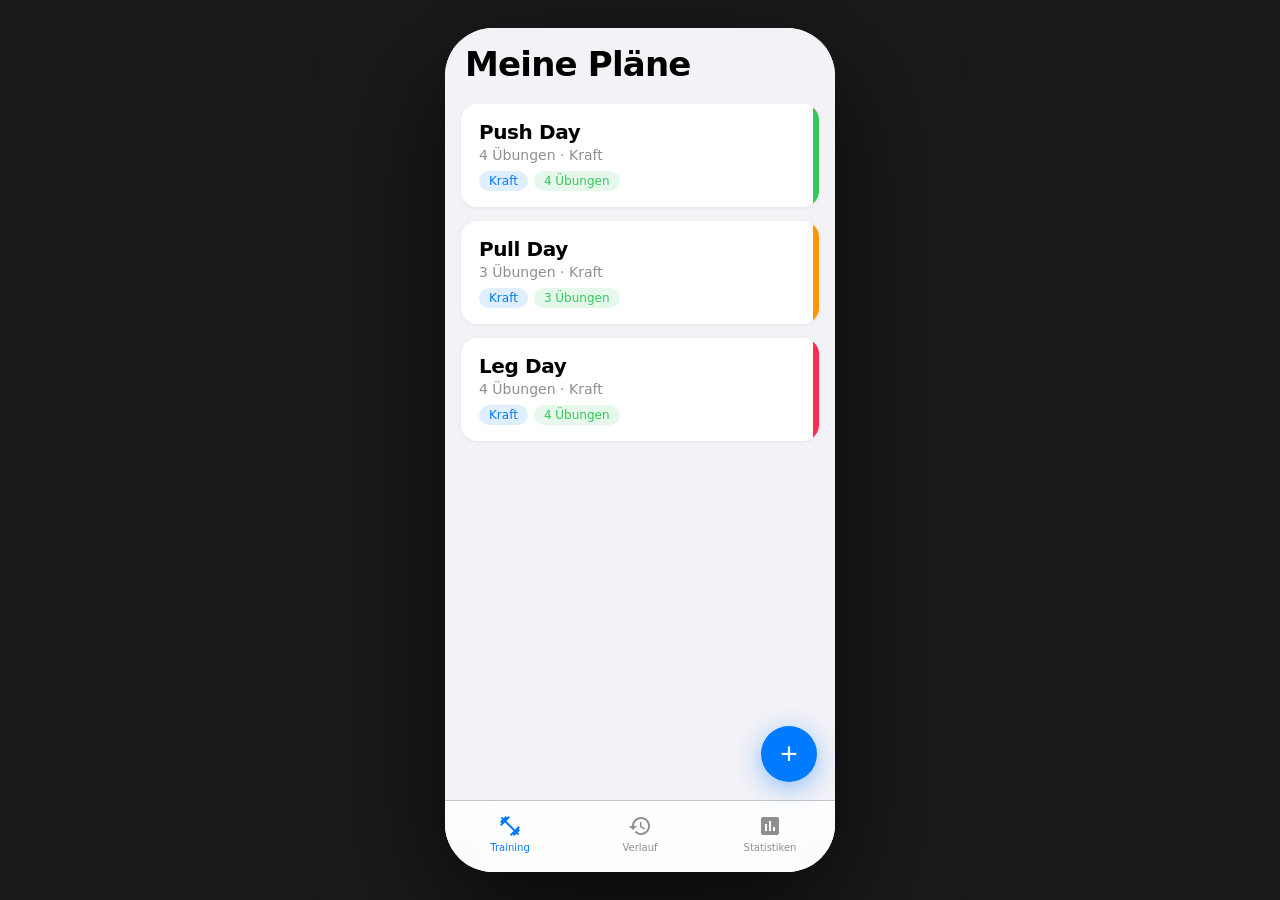
==== index.html @ 185071c6 "Add FitTrack iOS-style fitness app Single-file HTML/CSS/JS app with workout plan management, per-set" ====
<!DOCTYPE html>
<html lang="de">
<head>
  <meta charset="UTF-8">
  <meta name="viewport" content="width=device-width, initial-scale=1.0, maximum-scale=1.0, user-scalable=no">
  <title>FitTrack</title>
  <style>
    :root {
      --ios-blue: #007AFF;
      --ios-green: #34C759;
      --ios-red: #FF3B30;
      --ios-orange: #FF9500;
      --ios-purple: #AF52DE;
      --ios-gray: #8E8E93;
      --ios-gray2: #AEAEB2;
      --ios-gray3: #C7C7CC;
      --ios-gray4: #D1D1D6;
      --ios-gray5: #E5E5EA;
      --ios-gray6: #F2F2F7;
      --bg-primary: #F2F2F7;
      --bg-secondary: #FFFFFF;
      --label-primary: #000000;
      --label-secondary: #3C3C43;
      --separator: rgba(60,60,67,0.29);
      --tab-bar-height: 72px;
    }
    * { margin:0; padding:0; box-sizing:border-box; -webkit-tap-highlight-color:transparent; }

    body {
      font-family: -apple-system, BlinkMacSystemFont, 'SF Pro Display', 'Segoe UI', system-ui, sans-serif;
      background: #1a1a1a;
      display: flex;
      justify-content: center;
      align-items: center;
      min-height: 100vh;
      overflow: hidden;
    }

    /* Phone wrapper for desktop */
    .phone-frame {
      width: 390px;
      height: 844px;
      background: var(--bg-primary);
      border-radius: 48px;
      overflow: hidden;
      position: relative;
      box-shadow: 0 40px 120px rgba(0,0,0,0.7), inset 0 0 0 1.5px rgba(255,255,255,0.15);
    }

    @media (max-width: 430px) {
      body { background: var(--bg-primary); align-items: flex-start; }
      .phone-frame { width:100vw; height:100vh; height:100dvh; border-radius:0; box-shadow:none; }
    }

    .app {
      width: 100%;
      height: 100%;
      display: flex;
      flex-direction: column;
      overflow: hidden;
      position: relative;
      background: var(--bg-primary);
    }

    /* === SCREENS === */
    .screen {
      position: absolute;
      inset: 0;
      display: flex;
      flex-direction: column;
      background: var(--bg-primary);
      transform: translateX(100%);
      transition: transform 0.38s cubic-bezier(0.25,0.46,0.45,0.94);
      will-change: transform;
      z-index: 10;
    }
    .screen.active { transform: translateX(0); }
    .screen.slide-behind { transform: translateX(-30%); }

    .tab-screen { display:none; flex-direction:column; flex:1; overflow:hidden; }
    .tab-screen.active { display:flex; }

    #main-container {
      flex:1; display:flex; flex-direction:column; overflow:hidden;
      transition: transform 0.38s cubic-bezier(0.25,0.46,0.45,0.94);
    }

    /* === NAV BAR === */
    .nav-bar {
      background: rgba(255,255,255,0.88);
      backdrop-filter: blur(24px);
      -webkit-backdrop-filter: blur(24px);
      border-bottom: 0.5px solid var(--separator);
      padding: 0 16px 10px;
      height: 52px;
      display: flex;
      align-items: flex-end;
      flex-shrink: 0;
      position: relative;
      z-index: 5;
    }
    .nav-title { font-size:17px; font-weight:600; letter-spacing:-0.4px; flex:1; text-align:center; }
    .nav-btn {
      font-size:17px; color:var(--ios-blue); cursor:pointer; min-width:60px;
      display:flex; align-items:center; gap:4px; background:none; border:none;
      padding:0; font-family:inherit; letter-spacing:-0.2px;
    }
    .nav-btn.right { justify-content:flex-end; }

    /* === LARGE TITLE === */
    .large-title-wrap { padding:8px 20px 6px; }
    .large-title { font-size:34px; font-weight:800; letter-spacing:-0.8px; }

    /* === SCROLL === */
    .scroll-content {
      flex:1; overflow-y:auto; overflow-x:hidden;
      -webkit-overflow-scrolling:touch;
      scroll-behavior:smooth;
    }
    .scroll-content.with-tab { padding-bottom: var(--tab-bar-height); }

    /* === LIST GROUPS === */
    .section { margin:20px 16px 0; }
    .section-header {
      font-size:13px; font-weight:400; color:var(--ios-gray);
      text-transform:uppercase; letter-spacing:0.6px;
      padding:0 6px 7px;
    }
    .section-body { background:var(--bg-secondary); border-radius:12px; overflow:hidden; }

    .row {
      display:flex; align-items:center; padding:13px 16px;
      min-height:48px; cursor:pointer; position:relative;
      transition:background-color 0.1s;
    }
    .row:active { background:var(--ios-gray6); }
    .row + .row::before {
      content:''; position:absolute; top:0; left:16px; right:0;
      height:0.5px; background:var(--separator);
    }
    .row-icon {
      width:32px; height:32px; border-radius:8px;
      display:flex; align-items:center; justify-content:center;
      margin-right:14px; flex-shrink:0; font-size:17px;
    }
    .row-body { flex:1; min-width:0; }
    .row-title { font-size:17px; letter-spacing:-0.3px; }
    .row-sub { font-size:13px; color:var(--ios-gray); margin-top:2px; line-height:1.3; }
    .row-right { color:var(--ios-gray3); font-size:19px; margin-left:6px; flex-shrink:0; }
    .row-value { color:var(--ios-gray); font-size:17px; margin-right:6px; }

    /* === TAGS === */
    .tags { display:flex; gap:6px; flex-wrap:wrap; margin-top:8px; }
    .tag {
      font-size:12px; font-weight:500; padding:3px 10px; border-radius:100px;
      background:var(--ios-gray6); color:var(--ios-gray);
    }
    .tag.blue { background:rgba(0,122,255,.12); color:var(--ios-blue); }
    .tag.green { background:rgba(52,199,89,.12); color:var(--ios-green); }
    .tag.orange { background:rgba(255,149,0,.12); color:var(--ios-orange); }
    .tag.red { background:rgba(255,59,48,.12); color:var(--ios-red); }

    /* === WORKOUT CARD === */
    .workout-card {
      margin:14px 16px 0; background:var(--bg-secondary);
      border-radius:16px; padding:16px 18px;
      cursor:pointer; transition:transform 0.12s, box-shadow 0.12s;
      box-shadow:0 1px 4px rgba(0,0,0,0.06);
      position:relative; overflow:hidden;
    }
    .workout-card:active { transform:scale(0.975); box-shadow:0 1px 2px rgba(0,0,0,0.04); }
    .wc-title { font-size:20px; font-weight:700; letter-spacing:-0.4px; }
    .wc-meta { font-size:14px; color:var(--ios-gray); margin-top:3px; }
    .wc-stripe {
      position:absolute; top:0; right:0; bottom:0; width:6px;
    }

    /* === BUTTONS === */
    .btn {
      display:flex; align-items:center; justify-content:center;
      height:52px; border-radius:14px; font-size:17px; font-weight:600;
      cursor:pointer; border:none; transition:opacity .12s, transform .1s;
      font-family:inherit; letter-spacing:-0.3px; width:100%;
    }
    .btn:active { opacity:.82; transform:scale(0.985); }
    .btn-blue { background:var(--ios-blue); color:#fff; }
    .btn-green { background:var(--ios-green); color:#fff; }
    .btn-red { background:var(--ios-red); color:#fff; }
    .btn-gray { background:var(--ios-gray5); color:var(--label-primary); }
    .btn-sm { height:44px; font-size:15px; }

    /* === FAB === */
    .fab {
      position:absolute; bottom:calc(var(--tab-bar-height) + 18px); right:18px;
      width:56px; height:56px; border-radius:50%;
      background:var(--ios-blue); color:#fff; border:none;
      cursor:pointer; display:flex; align-items:center; justify-content:center;
      box-shadow:0 6px 24px rgba(0,122,255,.42); font-size:30px; font-weight:300;
      transition:transform .12s, box-shadow .12s; z-index:50; line-height:1;
    }
    .fab:active { transform:scale(0.92); box-shadow:0 3px 12px rgba(0,122,255,.3); }
    .fab.hidden { display:none; }

    /* === TAB BAR === */
    .tab-bar {
      height:var(--tab-bar-height); background:rgba(255,255,255,.9);
      backdrop-filter:blur(24px); -webkit-backdrop-filter:blur(24px);
      border-top:0.5px solid var(--separator);
      display:flex; align-items:flex-start; padding-top:10px; flex-shrink:0;
    }
    .tab-item {
      flex:1; display:flex; flex-direction:column; align-items:center;
      gap:3px; cursor:pointer; padding:2px 0;
    }
    .tab-icon { width:26px; height:26px; display:flex; align-items:center; justify-content:center; }
    .tab-label { font-size:10px; font-weight:500; color:var(--ios-gray); transition:color .18s; }
    .tab-item.active .tab-label { color:var(--ios-blue); }
    .tab-icon svg { transition:fill .18s; }
    .tab-item.active .tab-icon svg { fill:var(--ios-blue) !important; }

    /* === MODALS === */
    .overlay {
      position:absolute; inset:0; background:rgba(0,0,0,.42);
      z-index:100; display:none; align-items:flex-end; justify-content:center;
    }
    .overlay.open { display:flex; }
    .sheet {
      background:var(--bg-secondary); border-radius:22px 22px 0 0;
      width:100%; padding:12px 18px 30px;
      transform:translateY(100%); transition:transform .34s cubic-bezier(0.25,0.46,0.45,0.94);
    }
    .overlay.open .sheet { transform:translateY(0); }
    .sheet-handle { width:38px; height:5px; border-radius:3px; background:var(--ios-gray4); margin:0 auto 18px; }
    .sheet-title { font-size:20px; font-weight:700; letter-spacing:-0.4px; margin-bottom:18px; }

    /* === INPUTS === */
    .field { margin-bottom:14px; }
    .field-label {
      font-size:12px; font-weight:500; color:var(--ios-gray);
      text-transform:uppercase; letter-spacing:0.7px; margin-bottom:6px;
    }
    .ios-input {
      width:100%; height:46px; background:var(--ios-gray6); border:none;
      border-radius:11px; padding:0 14px; font-size:17px; font-family:inherit;
      color:var(--label-primary); outline:none; letter-spacing:-0.2px;
      transition:background .15s, box-shadow .15s;
      -webkit-appearance:none; appearance:none;
    }
    .ios-input:focus {
      background:#fff; box-shadow:0 0 0 3px rgba(0,122,255,.25);
    }
    .ios-input.error { background:rgba(255,59,48,.08); box-shadow:0 0 0 3px rgba(255,59,48,.3); }
    .ios-input::placeholder { color:var(--ios-gray3); }
    .input-row { display:grid; grid-template-columns:1fr 1fr 1fr; gap:10px; }
    .ios-input.center { text-align:center; }

    /* === ACTIVE WORKOUT === */
    .dark-bg { background:#1C1C1E !important; }
    .dark-nav {
      background:rgba(28,28,30,.9) !important;
      border-bottom-color:rgba(255,255,255,.12) !important;
    }
    .dark-card { background:#2C2C2E; border-radius:14px; padding:14px 16px; }
    .dark-input {
      background:#3A3A3C; color:#fff;
    }
    .dark-input:focus { background:#48484A; box-shadow:0 0 0 2px rgba(0,122,255,.45); }

    /* === TIMER DISPLAY === */
    .timer-main {
      font-size:64px; font-weight:200; font-variant-numeric:tabular-nums;
      letter-spacing:-3px; color:#fff; text-align:center; line-height:1;
    }
    .timer-sub {
      font-size:12px; color:rgba(255,255,255,.45); text-align:center;
      margin-top:5px; text-transform:uppercase; letter-spacing:1.2px;
    }

    /* === SET ROW === */
    .set-header {
      display:grid; grid-template-columns:34px 1fr 1fr 38px;
      gap:8px; margin-bottom:6px;
      font-size:11px; color:rgba(255,255,255,.35);
      text-transform:uppercase; letter-spacing:0.8px; text-align:center;
    }
    .set-row {
      display:grid; grid-template-columns:34px 1fr 1fr 38px;
      gap:8px; align-items:center;
      padding:7px 0; border-top:0.5px solid rgba(255,255,255,.08);
    }
    .set-num { font-size:15px; font-weight:600; color:rgba(255,255,255,.4); text-align:center; }
    .set-input {
      height:38px; background:#3A3A3C; border:none;
      border-radius:9px; font-size:15px; font-family:inherit;
      color:#fff; outline:none; text-align:center; width:100%;
      -webkit-appearance:none; appearance:none;
      transition:background .15s;
    }
    .set-input:focus { background:#48484A; box-shadow:0 0 0 2px rgba(0,122,255,.4); }
    .set-check {
      width:34px; height:34px; border-radius:50%; background:#3A3A3C;
      border:none; cursor:pointer; display:flex; align-items:center; justify-content:center;
      transition:background .2s, transform .1s; flex-shrink:0;
    }
    .set-check:active { transform:scale(0.88); }
    .set-check.done { background:var(--ios-green); }
    .set-row.done-row .set-input { opacity:0.45; }

    /* === REST OVERLAY === */
    .rest-overlay {
      position:absolute; inset:0; background:rgba(0,0,0,.97);
      z-index:200; display:none;
      flex-direction:column; align-items:center; justify-content:center;
      color:#fff;
    }
    .rest-overlay.open { display:flex; }
    .rest-title { font-size:22px; font-weight:600; letter-spacing:-0.3px; margin-bottom:36px; }
    .ring-wrap { position:relative; width:210px; height:210px; margin-bottom:36px; }
    .ring-center {
      position:absolute; inset:0; display:flex; flex-direction:column;
      align-items:center; justify-content:center;
    }
    .rest-time { font-size:52px; font-weight:200; font-variant-numeric:tabular-nums; letter-spacing:-2px; }
    .rest-time-sub { font-size:12px; color:rgba(255,255,255,.5); text-transform:uppercase; letter-spacing:1px; margin-top:2px; }
    .rest-btns { display:flex; gap:12px; margin-bottom:16px; }
    .rest-adj {
      width:130px; height:46px; border-radius:12px; border:none;
      background:rgba(255,255,255,.12); color:#fff; font-size:15px;
      font-weight:500; cursor:pointer; font-family:inherit; transition:background .12s;
    }
    .rest-adj:active { background:rgba(255,255,255,.2); }
    .rest-skip {
      width:272px; height:52px; border-radius:14px; border:none;
      background:var(--ios-blue); color:#fff; font-size:17px; font-weight:600;
      cursor:pointer; font-family:inherit; transition:opacity .12s;
    }
    .rest-skip:active { opacity:.82; }

    /* === STATS === */
    .stats-grid { display:grid; grid-template-columns:1fr 1fr; gap:12px; padding:0 16px; margin-top:18px; }
    .stat-card { background:var(--bg-secondary); border-radius:16px; padding:16px; }
    .stat-val { font-size:28px; font-weight:700; letter-spacing:-0.6px; }
    .stat-lbl { font-size:13px; color:var(--ios-gray); margin-top:3px; }
    .bar-chart { display:flex; align-items:flex-end; justify-content:space-between; height:72px; gap:4px; padding:0 4px; }
    .bar-col { flex:1; display:flex; flex-direction:column; align-items:center; gap:4px; }
    .bar { border-radius:4px 4px 0 0; width:100%; transition:height .4s ease; min-height:4px; }
    .bar-lbl { font-size:10px; color:var(--ios-gray); font-weight:500; }

    /* === EMPTY STATE === */
    .empty {
      display:flex; flex-direction:column; align-items:center;
      justify-content:center; padding:56px 28px; text-align:center;
    }
    .empty-ico { font-size:56px; opacity:.35; margin-bottom:14px; }
    .empty-h { font-size:20px; font-weight:600; margin-bottom:8px; letter-spacing:-0.3px; }
    .empty-p { font-size:15px; color:var(--ios-gray); line-height:1.5; }

    /* === SUMMARY === */
    .summary-head {
      background:linear-gradient(160deg, #30D158 0%, #25A244 100%);
      padding:36px 24px 30px; color:#fff; text-align:center;
    }
    .summary-ico { font-size:52px; margin-bottom:10px; }
    .summary-h { font-size:26px; font-weight:800; letter-spacing:-0.5px; margin-bottom:4px; }
    .summary-date { font-size:14px; opacity:.8; }

    /* === HISTORY === */
    .hist-badge {
      width:46px; height:46px; border-radius:11px;
      display:flex; flex-direction:column; align-items:center; justify-content:center;
      margin-right:14px; flex-shrink:0; color:#fff;
    }
    .hist-mon { font-size:10px; font-weight:700; text-transform:uppercase; letter-spacing:.5px; }
    .hist-day { font-size:20px; font-weight:800; line-height:1; }

    /* === MISC === */
    .c-blue { color:var(--ios-blue); }
    .c-green { color:var(--ios-green); }
    .c-orange { color:var(--ios-orange); }
    .c-purple { color:var(--ios-purple); }
    .delete-x {
      background:none; border:none; color:var(--ios-red);
      font-size:22px; cursor:pointer; padding:4px 6px; line-height:1;
    }

    @keyframes fadeUp {
      from { opacity:0; transform:translateY(14px); }
      to { opacity:1; transform:translateY(0); }
    }
    .fade-up { animation:fadeUp .3s ease forwards; }

    /* Scrollbar hidden */
    .scroll-content::-webkit-scrollbar { display:none; }
    .scroll-content { -ms-overflow-style:none; scrollbar-width:none; }
  </style>
</head>
<body>
<div class="phone-frame">
<div class="app" id="app">

  <!-- ========== MAIN CONTAINER (Tab-basiert) ========== -->
  <div id="main-container">

    <!-- TAB: Training / Pläne -->
    <div class="tab-screen active" id="tab-workouts">
      <div class="large-title-wrap" style="padding-top:16px;">
        <div class="large-title">Meine Pläne</div>
      </div>
      <div class="scroll-content with-tab" id="plans-scroll">
        <div id="plans-list"></div>
        <div style="height:90px;"></div>
      </div>
    </div>

    <!-- TAB: Verlauf -->
    <div class="tab-screen" id="tab-history">
      <div class="large-title-wrap" style="padding-top:16px;">
        <div class="large-title">Verlauf</div>
      </div>
      <div class="scroll-content with-tab" id="history-scroll">
        <div id="history-list"></div>
        <div style="height:20px;"></div>
      </div>
    </div>

    <!-- TAB: Statistiken -->
    <div class="tab-screen" id="tab-stats">
      <div class="large-title-wrap" style="padding-top:16px;">
        <div class="large-title">Statistiken</div>
      </div>
      <div class="scroll-content with-tab" id="stats-scroll">
        <div id="stats-body"></div>
        <div style="height:20px;"></div>
      </div>
    </div>

    <!-- FAB -->
    <button class="fab" id="main-fab" onclick="openSheet('sheet-add-plan')">+</button>

    <!-- TAB BAR -->
    <div class="tab-bar">
      <div class="tab-item active" id="ti-workouts" onclick="switchTab('workouts')">
        <div class="tab-icon">
          <svg width="24" height="24" viewBox="0 0 24 24" fill="#8E8E93">
            <path d="M20.57 14.86L22 13.43 20.57 12 17 15.57 8.43 7 12 3.43 10.57 2 9.14 3.43 7.71 2 5.57 4.14 4.14 2.71 2.71 4.14l1.43 1.43L2 7.71l1.43 1.43L2 10.57 3.43 12 7 8.43 15.57 17 12 20.57 13.43 22l1.43-1.43L16.29 22l2.14-2.14 1.43 1.43 1.43-1.43-1.43-1.43L22 16.29z"/>
          </svg>
        </div>
        <span class="tab-label">Training</span>
      </div>
      <div class="tab-item" id="ti-history" onclick="switchTab('history')">
        <div class="tab-icon">
          <svg width="24" height="24" viewBox="0 0 24 24" fill="#8E8E93">
            <path d="M13 3c-4.97 0-9 4.03-9 9H1l3.89 3.89.07.14L9 12H6c0-3.87 3.13-7 7-7s7 3.13 7 7-3.13 7-7 7c-1.93 0-3.68-.79-4.94-2.06l-1.42 1.42C8.27 19.99 10.51 21 13 21c4.97 0 9-4.03 9-9s-4.03-9-9-9zm-1 5v5l4.28 2.54.72-1.21-3.5-2.08V8H12z"/>
          </svg>
        </div>
        <span class="tab-label">Verlauf</span>
      </div>
      <div class="tab-item" id="ti-stats" onclick="switchTab('stats')">
        <div class="tab-icon">
          <svg width="24" height="24" viewBox="0 0 24 24" fill="#8E8E93">
            <path d="M19 3H5c-1.1 0-2 .9-2 2v14c0 1.1.9 2 2 2h14c1.1 0 2-.9 2-2V5c0-1.1-.9-2-2-2zM9 17H7v-7h2v7zm4 0h-2V7h2v10zm4 0h-2v-4h2v4z"/>
          </svg>
        </div>
        <span class="tab-label">Statistiken</span>
      </div>
    </div>
  </div>

  <!-- ========== SCREEN: Plan Detail ========== -->
  <div class="screen" id="screen-plan">
    <div class="nav-bar">
      <button class="nav-btn" onclick="goBack()">
        <svg width="10" height="17" viewBox="0 0 10 17" fill="none">
          <path d="M9 1L1 8.5L9 16" stroke="#007AFF" stroke-width="2" stroke-linecap="round" stroke-linejoin="round"/>
        </svg>
        &nbsp;Zurück
      </button>
      <span class="nav-title" id="plan-screen-title"></span>
      <button class="nav-btn right" onclick="openSheet('sheet-add-exercise')" title="Übung hinzufügen">
        <svg width="22" height="22" viewBox="0 0 24 24" fill="#007AFF"><path d="M19 13h-6v6h-2v-6H5v-2h6V5h2v6h6v2z"/></svg>
      </button>
    </div>
    <div class="scroll-content" id="exercises-scroll">
      <div id="exercises-list"></div>
      <div style="padding:20px 16px 8px;">
        <button class="btn btn-green" onclick="startWorkout()">
          <svg width="18" height="18" viewBox="0 0 24 24" fill="white" style="margin-right:8px;"><path d="M8 5v14l11-7z"/></svg>
          Training starten
        </button>
      </div>
      <div style="height:30px;"></div>
    </div>
  </div>

  <!-- ========== SCREEN: Aktives Training ========== -->
  <div class="screen dark-bg" id="screen-workout">
    <div class="nav-bar dark-nav">
      <button class="nav-btn" onclick="confirmStop()" style="color:#FF3B30;font-weight:400;">Beenden</button>
      <span class="nav-title" style="color:#fff;" id="workout-title"></span>
      <div style="min-width:60px;"></div>
    </div>

    <!-- Gesamt-Timer -->
    <div style="padding:18px 16px 14px; background:#1C1C1E; text-align:center; flex-shrink:0;">
      <div class="timer-main" id="total-timer">00:00</div>
      <div class="timer-sub">Gesamtdauer</div>
    </div>

    <div class="scroll-content dark-bg" id="workout-scroll">
      <div id="workout-exercises"></div>
      <div style="height:40px;"></div>
    </div>

    <!-- Rest Timer Overlay (innerhalb des Workout-Screens) -->
    <div class="rest-overlay" id="rest-overlay">
      <div class="rest-title">⏸ Pause</div>
      <div class="ring-wrap">
        <svg width="210" height="210" viewBox="0 0 210 210">
          <circle cx="105" cy="105" r="96" fill="none" stroke="rgba(255,255,255,.1)" stroke-width="8"/>
          <circle cx="105" cy="105" r="96" fill="none" stroke="#007AFF" stroke-width="8"
                  stroke-linecap="round"
                  stroke-dasharray="603.2" stroke-dashoffset="0"
                  id="rest-ring" style="transform:rotate(-90deg);transform-origin:50% 50%;"/>
        </svg>
        <div class="ring-center">
          <div class="rest-time" id="rest-display">01:30</div>
          <div class="rest-time-sub">verbleibend</div>
        </div>
      </div>
      <div class="rest-btns">
        <button class="rest-adj" onclick="adjRest(-15)">−15 Sek</button>
        <button class="rest-adj" onclick="adjRest(+15)">+15 Sek</button>
      </div>
      <button class="rest-skip" onclick="skipRest()">Überspringen</button>
    </div>
  </div>

  <!-- ========== SCREEN: Zusammenfassung ========== -->
  <div class="screen" id="screen-summary">
    <div class="nav-bar">
      <div style="min-width:60px;"></div>
      <span class="nav-title">Zusammenfassung</span>
      <button class="nav-btn right" onclick="closeSummary()" style="font-weight:700;">Fertig</button>
    </div>
    <div class="scroll-content">
      <div class="summary-head">
        <div class="summary-ico">🏆</div>
        <div class="summary-h" id="sum-title">Training abgeschlossen!</div>
        <div class="summary-date" id="sum-date"></div>
      </div>
      <div class="stats-grid">
        <div class="stat-card"><div class="stat-val c-blue" id="sum-dur">--</div><div class="stat-lbl">Dauer</div></div>
        <div class="stat-card"><div class="stat-val c-green" id="sum-sets">0</div><div class="stat-lbl">Sätze</div></div>
        <div class="stat-card"><div class="stat-val c-orange" id="sum-exs">0</div><div class="stat-lbl">Übungen</div></div>
        <div class="stat-card"><div class="stat-val c-purple" id="sum-vol">—</div><div class="stat-lbl">Volumen</div></div>
      </div>
      <div class="section" style="margin-top:18px;">
        <div class="section-header">Ausgeführte Übungen</div>
        <div class="section-body" id="sum-exercises"></div>
      </div>
      <div style="height:30px;"></div>
    </div>
  </div>

  <!-- ========== SHEET: Plan hinzufügen ========== -->
  <div class="overlay" id="sheet-add-plan" onclick="closeSheet('sheet-add-plan')">
    <div class="sheet" onclick="event.stopPropagation()">
      <div class="sheet-handle"></div>
      <div class="sheet-title">Neuer Trainingsplan</div>
      <div class="field">
        <div class="field-label">Name</div>
        <input class="ios-input" id="inp-plan-name" placeholder="z.B. Push Day, Bein Tag…" type="text">
      </div>
      <div class="field">
        <div class="field-label">Kategorie</div>
        <select class="ios-input" id="inp-plan-cat">
          <option>Kraft</option><option>Ausdauer</option><option>HIIT</option>
          <option>Ganzkörper</option><option>Flexibilität</option>
        </select>
      </div>
      <div style="margin-top:6px;">
        <button class="btn btn-blue" onclick="addPlan()">Plan erstellen</button>
        <button class="btn btn-gray" style="margin-top:10px;" onclick="closeSheet('sheet-add-plan')">Abbrechen</button>
      </div>
    </div>
  </div>

  <!-- ========== SHEET: Übung hinzufügen ========== -->
  <div class="overlay" id="sheet-add-exercise" onclick="closeSheet('sheet-add-exercise')">
    <div class="sheet" onclick="event.stopPropagation()">
      <div class="sheet-handle"></div>
      <div class="sheet-title">Neue Übung</div>
      <div class="field">
        <div class="field-label">Übungsname</div>
        <input class="ios-input" id="inp-ex-name" placeholder="z.B. Bankdrücken, Kniebeugen…" type="text">
      </div>
      <div class="input-row" style="margin-bottom:14px;">
        <div class="field">
          <div class="field-label">Sätze</div>
          <input class="ios-input center" id="inp-ex-sets" placeholder="3" type="number" min="1" max="20">
        </div>
        <div class="field">
          <div class="field-label">Wdh.</div>
          <input class="ios-input center" id="inp-ex-reps" placeholder="10" type="number" min="1" max="200">
        </div>
        <div class="field">
          <div class="field-label">kg</div>
          <input class="ios-input center" id="inp-ex-weight" placeholder="0" type="number" min="0" step="0.5">
        </div>
      </div>
      <div class="field">
        <div class="field-label">Pause (Sekunden)</div>
        <input class="ios-input center" id="inp-ex-rest" placeholder="90" type="number" min="0" max="600">
      </div>
      <div style="margin-top:6px;">
        <button class="btn btn-blue" onclick="addExercise()">Übung hinzufügen</button>
        <button class="btn btn-gray" style="margin-top:10px;" onclick="closeSheet('sheet-add-exercise')">Abbrechen</button>
      </div>
    </div>
  </div>

  <!-- ========== SHEET: Training beenden ========== -->
  <div class="overlay" id="sheet-stop" onclick="closeSheet('sheet-stop')">
    <div class="sheet" onclick="event.stopPropagation()">
      <div class="sheet-handle"></div>
      <div class="sheet-title" style="text-align:center;">Training beenden?</div>
      <p style="color:var(--ios-gray);font-size:15px;text-align:center;margin-bottom:22px;line-height:1.5;">
        Das Training wird gespeichert und<br>zum Verlauf hinzugefügt.
      </p>
      <button class="btn btn-red" onclick="endWorkout()">Training beenden &amp; speichern</button>
      <button class="btn btn-gray" style="margin-top:10px;" onclick="closeSheet('sheet-stop')">Weitermachen</button>
    </div>
  </div>

</div><!-- /app -->
</div><!-- /phone-frame -->

<script>
// ═══════════════════════════════════════════════
// STATE
// ═══════════════════════════════════════════════
let S = { plans: [], history: [] };

function loadState() {
  try { const d = localStorage.getItem('ft2'); if (d) S = JSON.parse(d); } catch(e) {}
}
function saveState() {
  try { localStorage.setItem('ft2', JSON.stringify(S)); } catch(e) {}
}

// ═══════════════════════════════════════════════
// NAVIGATION
// ═══════════════════════════════════════════════
let stack = [];
let curTab = 'workouts';

function switchTab(tab) {
  curTab = tab;
  ['workouts','history','stats'].forEach(t => {
    document.getElementById('tab-' + t).classList.toggle('active', t === tab);
    document.getElementById('ti-' + t).classList.toggle('active', t === tab);
  });
  document.getElementById('main-fab').classList.toggle('hidden', tab !== 'workouts');
  if (tab === 'history') renderHistory();
  if (tab === 'stats') renderStats();
}

function push(id) {
  if (stack.length === 0) {
    document.getElementById('main-container').style.transform = 'translateX(-30%)';
  } else {
    const prev = document.getElementById(stack[stack.length - 1]);
    prev.classList.remove('active');
    prev.classList.add('slide-behind');
  }
  const el = document.getElementById(id);
  el.classList.add('active');
  stack.push(id);
  updateFab();
}

function goBack() {
  if (!stack.length) return;
  const top = stack.pop();
  document.getElementById(top).classList.remove('active');
  if (stack.length) {
    const prev = document.getElementById(stack[stack.length - 1]);
    prev.classList.remove('slide-behind');
    prev.classList.add('active');
  } else {
    document.getElementById('main-container').style.transform = '';
  }
  updateFab();
}

function popAll() {
  while (stack.length) {
    const top = stack.pop();
    document.getElementById(top).classList.remove('active', 'slide-behind');
  }
  document.getElementById('main-container').style.transform = '';
  updateFab();
}

function updateFab() {
  document.getElementById('main-fab').classList.toggle('hidden', stack.length > 0 || curTab !== 'workouts');
}

// ═══════════════════════════════════════════════
// SHEETS
// ═══════════════════════════════════════════════
function openSheet(id) { document.getElementById(id).classList.add('open'); }
function closeSheet(id) { document.getElementById(id).classList.remove('open'); }

// ═══════════════════════════════════════════════
// PLANS
// ═══════════════════════════════════════════════
const EX_COLORS = ['#007AFF','#34C759','#FF9500','#FF2D55','#AF52DE','#5AC8FA','#FF6B35','#32ADE6'];
const EX_EMOJI = (n) => {
  n = n.toLowerCase();
  if (/bank|bench|press/.test(n)) return '🏋️';
  if (/knie|squat/.test(n)) return '🦵';
  if (/kreuz|deadlift/.test(n)) return '⚡';
  if (/lauf|run/.test(n)) return '🏃';
  if (/schulter|shoulder|ohp/.test(n)) return '🤸';
  if (/bizeps|bicep|curl/.test(n)) return '💪';
  if (/trizeps|tricep|dip/.test(n)) return '🔱';
  if (/rücken|back|row|latzug/.test(n)) return '🦾';
  if (/bauch|ab|crunch/.test(n)) return '🎯';
  if (/liegestütz|push/.test(n)) return '⬆️';
  if (/klimmzug|pull/.test(n)) return '🧗';
  return '💪';
};

function exColor(i) { return EX_COLORS[i % EX_COLORS.length]; }
function hashColor(seed) {
  let h = 0; for (const c of String(seed)) h = (h * 31 + c.charCodeAt(0)) | 0;
  return EX_COLORS[Math.abs(h) % EX_COLORS.length];
}

function renderPlans() {
  const el = document.getElementById('plans-list');
  if (!S.plans.length) {
    el.innerHTML = `<div class="empty"><div class="empty-ico">💪</div><div class="empty-h">Keine Pläne</div><div class="empty-p">Erstelle deinen ersten Trainingsplan mit dem <strong>+</strong> Button</div></div>`;
    return;
  }
  el.innerHTML = S.plans.map((p, i) => {
    const last = [...S.history].reverse().find(h => h.planId === p.id);
    const lastTag = last ? (() => {
      const d = Math.floor((Date.now() - new Date(last.date)) / 86400000);
      return `<span class="tag orange">${d===0?'Heute':d===1?'Gestern':'vor '+d+' d'}</span>`;
    })() : '';
    return `
    <div class="workout-card fade-up" style="animation-delay:${i*0.06}s;" onclick="openPlan('${p.id}')">
      <div class="wc-stripe" style="background:${hashColor(p.id)};"></div>
      <div class="wc-title">${esc(p.name)}</div>
      <div class="wc-meta">${p.exercises.length} Übung${p.exercises.length!==1?'en':''} · ${p.category}</div>
      <div class="tags">
        <span class="tag blue">${p.category}</span>
        ${p.exercises.length ? `<span class="tag green">${p.exercises.length} Übungen</span>` : ''}
        ${lastTag}
      </div>
    </div>`;
  }).join('');
}

function addPlan() {
  const name = document.getElementById('inp-plan-name').value.trim();
  if (!name) { shake('inp-plan-name'); return; }
  S.plans.push({
    id: uid(), name,
    category: document.getElementById('inp-plan-cat').value,
    exercises: [], createdAt: Date.now()
  });
  saveState(); closeSheet('sheet-add-plan'); renderPlans();
}

let curPlanId = null;

function openPlan(id) {
  curPlanId = id;
  const p = S.plans.find(p => p.id === id);
  document.getElementById('plan-screen-title').textContent = p.name;
  renderExercises();
  push('screen-plan');
}

// ═══════════════════════════════════════════════
// EXERCISES
// ═══════════════════════════════════════════════
function renderExercises() {
  const p = S.plans.find(p => p.id === curPlanId);
  const el = document.getElementById('exercises-list');
  if (!p || !p.exercises.length) {
    el.innerHTML = `<div class="empty"><div class="empty-ico">🏋️</div><div class="empty-h">Keine Übungen</div><div class="empty-p">Tippe auf <strong>+</strong> oben rechts um Übungen hinzuzufügen</div></div>`;
    return;
  }
  el.innerHTML = `
    <div class="section" style="margin-top:16px;">
      <div class="section-header">Übungen (${p.exercises.length})</div>
      <div class="section-body">
        ${p.exercises.map((ex, i) => `
          <div class="row" style="position:relative;">
            <div class="row-icon" style="background:${exColor(i)}18;color:${exColor(i)};">${EX_EMOJI(ex.name)}</div>
            <div class="row-body">
              <div class="row-title">${esc(ex.name)}</div>
              <div class="row-sub">${ex.sets} Sätze × ${ex.reps} Wdh. · ${ex.weight > 0 ? ex.weight + ' kg' : 'Körpergew.'} · Pause: ${fmtSec(ex.rest)}</div>
            </div>
            <button class="delete-x" onclick="event.stopPropagation();delExercise('${ex.id}')">×</button>
          </div>
        `).join('')}
      </div>
    </div>`;
}

function addExercise() {
  const name = document.getElementById('inp-ex-name').value.trim();
  if (!name) { shake('inp-ex-name'); return; }
  const p = S.plans.find(p => p.id === curPlanId);
  p.exercises.push({
    id: uid(), name,
    sets: parseInt(document.getElementById('inp-ex-sets').value) || 3,
    reps: parseInt(document.getElementById('inp-ex-reps').value) || 10,
    weight: parseFloat(document.getElementById('inp-ex-weight').value) || 0,
    rest: parseInt(document.getElementById('inp-ex-rest').value) || 90,
  });
  saveState(); closeSheet('sheet-add-exercise'); renderExercises();
}

function delExercise(id) {
  const p = S.plans.find(p => p.id === curPlanId);
  p.exercises = p.exercises.filter(e => e.id !== id);
  saveState(); renderExercises();
}

// ═══════════════════════════════════════════════
// AKTIVES TRAINING
// ═══════════════════════════════════════════════
let aw = null;          // activeWorkout object
let totalTimer = null;
let totalStart = 0;
let restInterval = null;
let restEnd = 0;
let restDur = 0;

function startWorkout() {
  const p = S.plans.find(p => p.id === curPlanId);
  if (!p?.exercises.length) { alert('Füge zuerst Übungen hinzu!'); return; }

  aw = {
    planId: p.id, planName: p.name,
    startTime: Date.now(),
    exercises: p.exercises.map(ex => ({
      ...ex,
      sets: Array.from({ length: ex.sets }, (_, i) => ({
        idx: i, reps: ex.reps, weight: ex.weight, done: false,
      }))
    }))
  };

  document.getElementById('workout-title').textContent = p.name;
  document.getElementById('total-timer').textContent = '00:00';
  totalStart = Date.now();
  totalTimer = setInterval(() => {
    document.getElementById('total-timer').textContent = fmtMs(Date.now() - totalStart);
  }, 1000);

  renderWorkout();
  push('screen-workout');
}

function renderWorkout() {
  if (!aw) return;
  document.getElementById('workout-exercises').innerHTML = aw.exercises.map((ex, ei) => `
    <div style="margin:14px 16px 0;">
      <div style="display:flex;align-items:center;margin-bottom:10px;">
        <div style="width:34px;height:34px;border-radius:9px;background:${exColor(ei)}28;color:${exColor(ei)};
          display:flex;align-items:center;justify-content:center;font-size:18px;margin-right:10px;">
          ${EX_EMOJI(ex.name)}
        </div>
        <div>
          <div style="color:#fff;font-size:17px;font-weight:600;letter-spacing:-0.3px;">${esc(ex.name)}</div>
          <div style="color:rgba(255,255,255,.42);font-size:12px;margin-top:1px;">
            ${ex.weight > 0 ? ex.weight + ' kg' : 'Körpergewicht'} · Pause: ${fmtSec(ex.rest)}
          </div>
        </div>
      </div>
      <div class="dark-card">
        <div class="set-header">
          <div>Satz</div><div>Wdh.</div><div>kg</div><div></div>
        </div>
        ${ex.sets.map((s, si) => `
          <div class="set-row${s.done ? ' done-row' : ''}" id="srow-${ex.id}-${si}">
            <div class="set-num">${si + 1}</div>
            <input class="set-input${s.done ? ' dark-input' : ''}" type="number" value="${s.reps}" min="0"
              onchange="setVal('${ex.id}',${si},'reps',this.value)" id="sreps-${ex.id}-${si}">
            <input class="set-input${s.done ? ' dark-input' : ''}" type="number" value="${s.weight}" min="0" step="0.5"
              onchange="setVal('${ex.id}',${si},'weight',this.value)" id="swgt-${ex.id}-${si}">
            <button class="set-check${s.done ? ' done' : ''}" onclick="toggleSet('${ex.id}',${si})" id="schk-${ex.id}-${si}">
              ${s.done ? checkSVG() : ''}
            </button>
          </div>
        `).join('')}
      </div>
    </div>
  `).join('');
}

function setVal(exId, si, field, val) {
  const ex = aw.exercises.find(e => e.id === exId);
  if (ex) ex.sets[si][field] = parseFloat(val) || 0;
}

function toggleSet(exId, si) {
  const ex = aw.exercises.find(e => e.id === exId);
  if (!ex) return;
  const s = ex.sets[si];
  s.done = !s.done;

  const row = document.getElementById(`srow-${exId}-${si}`);
  const chk = document.getElementById(`schk-${exId}-${si}`);
  if (row) row.classList.toggle('done-row', s.done);
  if (chk) {
    chk.classList.toggle('done', s.done);
    chk.innerHTML = s.done ? checkSVG() : '';
  }

  if (s.done && ex.rest > 0) startRest(ex.rest);
}

function checkSVG() {
  return `<svg viewBox="0 0 24 24" width="15" height="15" fill="white"><path d="M9 16.17L4.83 12l-1.42 1.41L9 19 21 7l-1.41-1.41z"/></svg>`;
}

// ═══════════════════════════════════════════════
// REST TIMER
// ═══════════════════════════════════════════════
const CIRC = 2 * Math.PI * 96; // 603.2

function startRest(dur) {
  stopRest();
  restDur = dur;
  restEnd = Date.now() + dur * 1000;
  document.getElementById('rest-overlay').classList.add('open');
  updateRestUI();
  restInterval = setInterval(() => {
    const rem = (restEnd - Date.now()) / 1000;
    if (rem <= 0) { skipRest(); return; }
    updateRestUI(rem);
  }, 100);
}

function updateRestUI(rem) {
  const r = rem !== undefined ? rem : restDur;
  document.getElementById('rest-display').textContent = fmtSec(Math.ceil(r));
  const frac = Math.max(0, r / restDur);
  document.getElementById('rest-ring').style.strokeDashoffset = CIRC * (1 - frac);
}

function adjRest(delta) {
  restEnd += delta * 1000;
  restDur = Math.max(5, restDur + delta);
  const rem = (restEnd - Date.now()) / 1000;
  updateRestUI(Math.max(0, rem));
}

function skipRest() { stopRest(); document.getElementById('rest-overlay').classList.remove('open'); }
function stopRest() { if (restInterval) { clearInterval(restInterval); restInterval = null; } }

// ═══════════════════════════════════════════════
// END WORKOUT
// ═══════════════════════════════════════════════
function confirmStop() { openSheet('sheet-stop'); }

function endWorkout() {
  if (totalTimer) { clearInterval(totalTimer); totalTimer = null; }
  stopRest();
  document.getElementById('rest-overlay').classList.remove('open');

  const dur = Date.now() - aw.startTime;
  const entry = {
    id: uid(), planId: aw.planId, planName: aw.planName,
    date: new Date().toISOString(), duration: dur,
    exercises: aw.exercises.map(ex => ({
      name: ex.name, weight: ex.sets[0]?.weight ?? 0,
      sets: ex.sets.filter(s => s.done).length,
      totalSets: ex.sets.length,
      reps: ex.sets.filter(s => s.done).map(s => s.reps),
    }))
  };
  S.history.push(entry);
  saveState();

  closeSheet('sheet-stop');
  popAll();
  aw = null;

  setTimeout(() => showSummary(entry, dur), 380);
}

// ═══════════════════════════════════════════════
// SUMMARY
// ═══════════════════════════════════════════════
function showSummary(entry, dur) {
  const sets = entry.exercises.reduce((s, e) => s + e.sets, 0);
  const vol  = entry.exercises.reduce((s, e) => s + e.reps.reduce((r, rep) => r + rep * e.weight, 0), 0);

  document.getElementById('sum-title').textContent = esc(entry.planName) + ' abgeschlossen!';
  document.getElementById('sum-date').textContent = new Date(entry.date).toLocaleDateString('de-DE', {weekday:'long',day:'numeric',month:'long'});
  document.getElementById('sum-dur').textContent  = fmtMs(dur);
  document.getElementById('sum-sets').textContent = sets;
  document.getElementById('sum-exs').textContent  = entry.exercises.length;
  document.getElementById('sum-vol').textContent  = vol > 0 ? Math.round(vol) + ' kg' : '—';

  document.getElementById('sum-exercises').innerHTML = entry.exercises.map(ex => `
    <div class="row">
      <div class="row-body">
        <div class="row-title">${esc(ex.name)}</div>
        <div class="row-sub">${ex.sets}/${ex.totalSets} Sätze ${ex.weight > 0 ? '· ' + ex.weight + ' kg' : ''}</div>
      </div>
      <div style="color:var(--ios-green);font-size:18px;font-weight:700;">${ex.sets === ex.totalSets ? '✓' : ex.sets + '/' + ex.totalSets}</div>
    </div>
  `).join('');

  switchTab('workouts');
  renderPlans();
  push('screen-summary');
}

function closeSummary() { goBack(); }

// ═══════════════════════════════════════════════
// HISTORY
// ═══════════════════════════════════════════════
const MONTHS = ['Jan','Feb','Mär','Apr','Mai','Jun','Jul','Aug','Sep','Okt','Nov','Dez'];

function renderHistory() {
  const el = document.getElementById('history-list');
  if (!S.history.length) {
    el.innerHTML = `<div class="empty"><div class="empty-ico">📅</div><div class="empty-h">Kein Verlauf</div><div class="empty-p">Abgeschlossene Trainingseinheiten erscheinen hier</div></div>`;
    return;
  }
  const sorted = [...S.history].reverse();
  const groups = {};
  sorted.forEach(h => {
    const d = new Date(h.date);
    const k = `${d.getFullYear()}-${d.getMonth()}`;
    if (!groups[k]) groups[k] = { label: d.toLocaleDateString('de-DE',{month:'long',year:'numeric'}), items:[] };
    groups[k].items.push(h);
  });

  el.innerHTML = Object.values(groups).map(g => `
    <div class="section">
      <div class="section-header">${g.label}</div>
      <div class="section-body">
        ${g.items.map(h => {
          const d = new Date(h.date);
          const sets = h.exercises.reduce((s,e)=>s+e.sets,0);
          return `
          <div class="row" style="position:relative;">
            <div class="hist-badge" style="background:${hashColor(h.planId)};">
              <div class="hist-mon">${MONTHS[d.getMonth()]}</div>
              <div class="hist-day">${d.getDate()}</div>
            </div>
            <div class="row-body">
              <div class="row-title">${esc(h.planName)}</div>
              <div class="row-sub">${fmtMs(h.duration)} · ${sets} Sätze · ${h.exercises.length} Übungen</div>
            </div>
            <div class="row-right">›</div>
          </div>`;
        }).join('')}
      </div>
    </div>
  `).join('');
}

// ═══════════════════════════════════════════════
// STATS
// ═══════════════════════════════════════════════
function renderStats() {
  const total = S.history.length;
  const dur   = S.history.reduce((s,h) => s + h.duration, 0);
  const sets  = S.history.reduce((s,h) => s + h.exercises.reduce((ss,e)=>ss+e.sets,0), 0);
  const vol   = S.history.reduce((s,h) => s + h.exercises.reduce((ss,e)=>ss+e.reps.reduce((r,rep)=>r+rep*e.weight,0),0), 0);

  // Last 7 days bar chart
  const days7 = Array.from({length:7}, (_,i) => {
    const d = new Date(); d.setDate(d.getDate() - (6-i));
    return { lbl: ['So','Mo','Di','Mi','Do','Fr','Sa'][d.getDay()], ds: d.toDateString() };
  });
  const counts = days7.map(day => S.history.filter(h => new Date(h.date).toDateString() === day.ds).length);
  const maxC = Math.max(...counts, 1);

  document.getElementById('stats-body').innerHTML = `
    <div class="stats-grid">
      <div class="stat-card"><div class="stat-val c-blue">${total}</div><div class="stat-lbl">Einheiten</div></div>
      <div class="stat-card"><div class="stat-val c-orange">${fmtMs(dur,true)}</div><div class="stat-lbl">Gesamtdauer</div></div>
      <div class="stat-card"><div class="stat-val c-green">${sets}</div><div class="stat-lbl">Sätze gesamt</div></div>
      <div class="stat-card"><div class="stat-val c-purple">${vol > 0 ? Math.round(vol/1000)+'t' : '—'}</div><div class="stat-lbl">Volumen ges.</div></div>
    </div>

    <div class="section">
      <div class="section-header">Aktivität – letzte 7 Tage</div>
      <div class="section-body" style="padding:16px 12px 12px;">
        <div class="bar-chart">
          ${days7.map((day,i) => `
            <div class="bar-col">
              <div class="bar" style="height:${4 + counts[i]/maxC*52}px;background:${counts[i]>0?'var(--ios-blue)':'var(--ios-gray5)'};"></div>
              <div class="bar-lbl">${day.lbl}</div>
            </div>
          `).join('')}
        </div>
      </div>
    </div>

    ${S.plans.length ? `
    <div class="section" style="margin-bottom:4px;">
      <div class="section-header">Meine Pläne</div>
      <div class="section-body">
        ${S.plans.map(p => {
          const cnt = S.history.filter(h=>h.planId===p.id).length;
          return `<div class="row" onclick="switchTab('workouts');openPlan('${p.id}')">
            <div class="row-icon" style="background:${hashColor(p.id)}22;color:${hashColor(p.id)};font-size:16px;">💪</div>
            <div class="row-body">
              <div class="row-title">${esc(p.name)}</div>
              <div class="row-sub">${cnt}× durchgeführt · ${p.exercises.length} Übungen</div>
            </div>
            <div class="row-right">›</div>
          </div>`;
        }).join('')}
      </div>
    </div>` : ''}
  `;
}

// ═══════════════════════════════════════════════
// HELPERS
// ═══════════════════════════════════════════════
function uid() { return Date.now().toString(36) + Math.random().toString(36).slice(2,6); }
function esc(s) { return String(s).replace(/&/g,'&amp;').replace(/</g,'&lt;').replace(/>/g,'&gt;').replace(/"/g,'&quot;'); }

function fmtMs(ms, short=false) {
  const s = Math.floor(ms/1000);
  const h = Math.floor(s/3600), m = Math.floor((s%3600)/60), ss = s%60;
  if (short) return h>0 ? `${h}h ${m}m` : `${m}m`;
  return h>0 ? `${pad(h)}:${pad(m)}:${pad(ss)}` : `${pad(m)}:${pad(ss)}`;
}
function fmtSec(s) {
  if (!s) return '0s';
  const m = Math.floor(s/60), r = s%60;
  return m>0 ? (r>0 ? `${m}m ${r}s` : `${m}m`) : `${s}s`;
}
function pad(n) { return String(n).padStart(2,'0'); }

function shake(id) {
  const el = document.getElementById(id);
  el.classList.add('error');
  setTimeout(() => el.classList.remove('error'), 1200);
  el.focus();
}

// Enter key in sheets
document.addEventListener('keydown', e => {
  if (e.key !== 'Enter') return;
  if (document.getElementById('sheet-add-plan').classList.contains('open')) addPlan();
  else if (document.getElementById('sheet-add-exercise').classList.contains('open')) addExercise();
});

// ═══════════════════════════════════════════════
// INIT
// ═══════════════════════════════════════════════
loadState();

// Demo-Daten beim ersten Start
if (!S.plans.length) {
  S.plans = [
    {
      id: 'p1', name: 'Push Day', category: 'Kraft', createdAt: Date.now(),
      exercises: [
        { id: 'e1', name: 'Bankdrücken',      sets:4, reps:8,  weight:80,  rest:120 },
        { id: 'e2', name: 'Schulterdrücken',  sets:3, reps:10, weight:50,  rest:90  },
        { id: 'e3', name: 'Schrägbankdrücken',sets:3, reps:10, weight:60,  rest:90  },
        { id: 'e4', name: 'Trizeps Dips',     sets:3, reps:12, weight:0,   rest:60  },
      ]
    },
    {
      id: 'p2', name: 'Pull Day', category: 'Kraft', createdAt: Date.now(),
      exercises: [
        { id: 'e5', name: 'Klimmzüge',        sets:4, reps:8,  weight:0,   rest:120 },
        { id: 'e6', name: 'Latzug',            sets:3, reps:12, weight:70,  rest:90  },
        { id: 'e7', name: 'Bizeps Curls',      sets:3, reps:12, weight:20,  rest:60  },
      ]
    },
    {
      id: 'p3', name: 'Leg Day', category: 'Kraft', createdAt: Date.now(),
      exercises: [
        { id: 'e8', name: 'Kniebeugen',        sets:5, reps:5,  weight:100, rest:180 },
        { id: 'e9', name: 'Kreuzheben',        sets:4, reps:6,  weight:120, rest:180 },
        { id: 'ea', name: 'Beinpresse',        sets:3, reps:12, weight:150, rest:90  },
        { id: 'eb', name: 'Wadendrücken',      sets:4, reps:15, weight:80,  rest:60  },
      ]
    }
  ];
  saveState();
}

renderPlans();
</script>
</body>
</html>
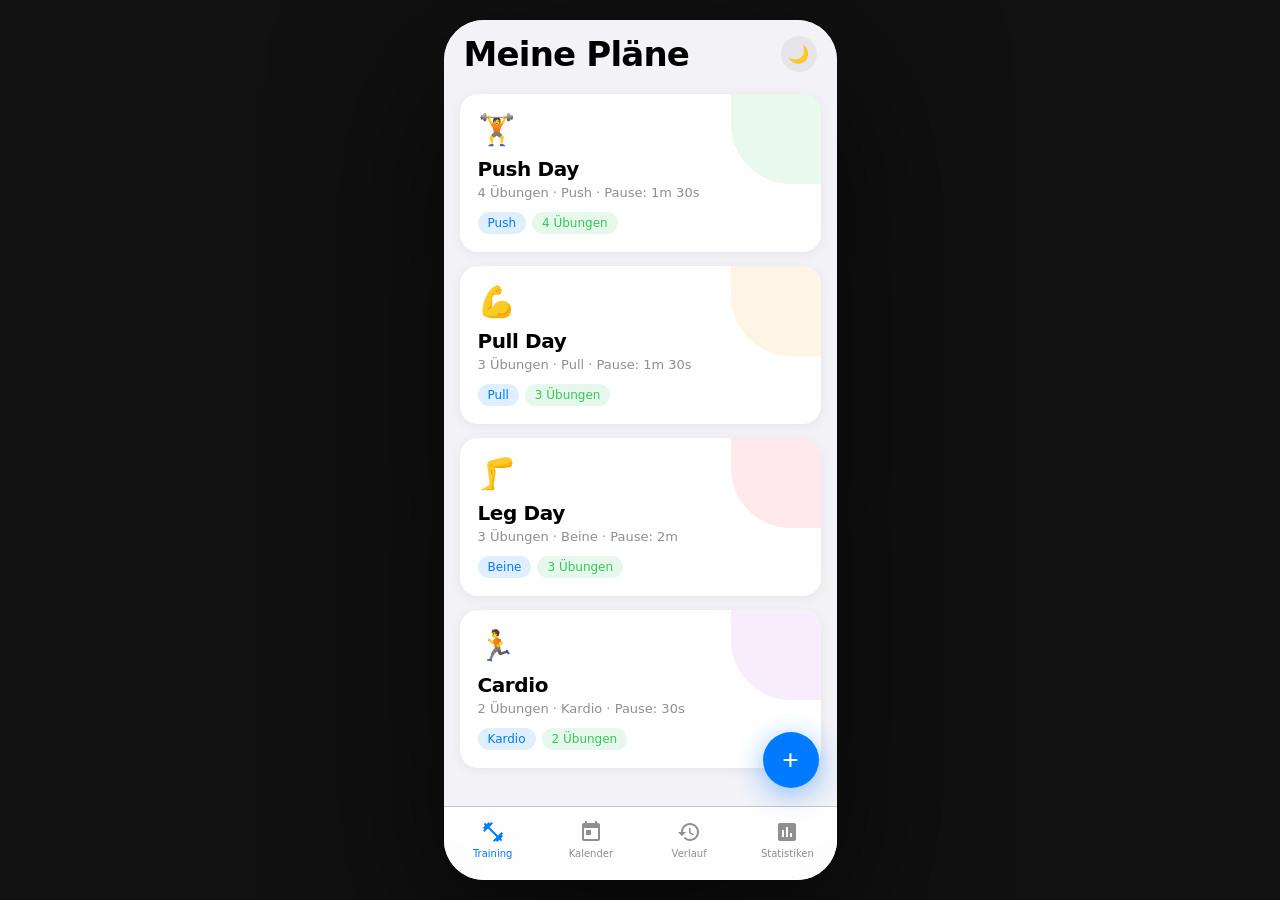
==== commit 51a1ad3b: "Redesign app with dark mode, calendar, icon picker and more categories - Add dark/light mode toggle " ====
--- a/index.html
+++ b/index.html
@@ -1,763 +1,749 @@
 <!DOCTYPE html>
-<html lang="de">
+<html lang="de" data-theme="light">
 <head>
-  <meta charset="UTF-8">
-  <meta name="viewport" content="width=device-width, initial-scale=1.0, maximum-scale=1.0, user-scalable=no">
-  <title>FitTrack</title>
-  <style>
-    :root {
-      --ios-blue: #007AFF;
-      --ios-green: #34C759;
-      --ios-red: #FF3B30;
-      --ios-orange: #FF9500;
-      --ios-purple: #AF52DE;
-      --ios-gray: #8E8E93;
-      --ios-gray2: #AEAEB2;
-      --ios-gray3: #C7C7CC;
-      --ios-gray4: #D1D1D6;
-      --ios-gray5: #E5E5EA;
-      --ios-gray6: #F2F2F7;
-      --bg-primary: #F2F2F7;
-      --bg-secondary: #FFFFFF;
-      --label-primary: #000000;
-      --label-secondary: #3C3C43;
-      --separator: rgba(60,60,67,0.29);
-      --tab-bar-height: 72px;
-    }
-    * { margin:0; padding:0; box-sizing:border-box; -webkit-tap-highlight-color:transparent; }
-
-    body {
-      font-family: -apple-system, BlinkMacSystemFont, 'SF Pro Display', 'Segoe UI', system-ui, sans-serif;
-      background: #1a1a1a;
-      display: flex;
-      justify-content: center;
-      align-items: center;
-      min-height: 100vh;
-      overflow: hidden;
-    }
-
-    /* Phone wrapper for desktop */
-    .phone-frame {
-      width: 390px;
-      height: 844px;
-      background: var(--bg-primary);
-      border-radius: 48px;
-      overflow: hidden;
-      position: relative;
-      box-shadow: 0 40px 120px rgba(0,0,0,0.7), inset 0 0 0 1.5px rgba(255,255,255,0.15);
-    }
-
-    @media (max-width: 430px) {
-      body { background: var(--bg-primary); align-items: flex-start; }
-      .phone-frame { width:100vw; height:100vh; height:100dvh; border-radius:0; box-shadow:none; }
-    }
-
-    .app {
-      width: 100%;
-      height: 100%;
-      display: flex;
-      flex-direction: column;
-      overflow: hidden;
-      position: relative;
-      background: var(--bg-primary);
-    }
-
-    /* === SCREENS === */
-    .screen {
-      position: absolute;
-      inset: 0;
-      display: flex;
-      flex-direction: column;
-      background: var(--bg-primary);
-      transform: translateX(100%);
-      transition: transform 0.38s cubic-bezier(0.25,0.46,0.45,0.94);
-      will-change: transform;
-      z-index: 10;
-    }
-    .screen.active { transform: translateX(0); }
-    .screen.slide-behind { transform: translateX(-30%); }
-
-    .tab-screen { display:none; flex-direction:column; flex:1; overflow:hidden; }
-    .tab-screen.active { display:flex; }
-
-    #main-container {
-      flex:1; display:flex; flex-direction:column; overflow:hidden;
-      transition: transform 0.38s cubic-bezier(0.25,0.46,0.45,0.94);
-    }
-
-    /* === NAV BAR === */
-    .nav-bar {
-      background: rgba(255,255,255,0.88);
-      backdrop-filter: blur(24px);
-      -webkit-backdrop-filter: blur(24px);
-      border-bottom: 0.5px solid var(--separator);
-      padding: 0 16px 10px;
-      height: 52px;
-      display: flex;
-      align-items: flex-end;
-      flex-shrink: 0;
-      position: relative;
-      z-index: 5;
-    }
-    .nav-title { font-size:17px; font-weight:600; letter-spacing:-0.4px; flex:1; text-align:center; }
-    .nav-btn {
-      font-size:17px; color:var(--ios-blue); cursor:pointer; min-width:60px;
-      display:flex; align-items:center; gap:4px; background:none; border:none;
-      padding:0; font-family:inherit; letter-spacing:-0.2px;
-    }
-    .nav-btn.right { justify-content:flex-end; }
-
-    /* === LARGE TITLE === */
-    .large-title-wrap { padding:8px 20px 6px; }
-    .large-title { font-size:34px; font-weight:800; letter-spacing:-0.8px; }
-
-    /* === SCROLL === */
-    .scroll-content {
-      flex:1; overflow-y:auto; overflow-x:hidden;
-      -webkit-overflow-scrolling:touch;
-      scroll-behavior:smooth;
-    }
-    .scroll-content.with-tab { padding-bottom: var(--tab-bar-height); }
-
-    /* === LIST GROUPS === */
-    .section { margin:20px 16px 0; }
-    .section-header {
-      font-size:13px; font-weight:400; color:var(--ios-gray);
-      text-transform:uppercase; letter-spacing:0.6px;
-      padding:0 6px 7px;
-    }
-    .section-body { background:var(--bg-secondary); border-radius:12px; overflow:hidden; }
-
-    .row {
-      display:flex; align-items:center; padding:13px 16px;
-      min-height:48px; cursor:pointer; position:relative;
-      transition:background-color 0.1s;
-    }
-    .row:active { background:var(--ios-gray6); }
-    .row + .row::before {
-      content:''; position:absolute; top:0; left:16px; right:0;
-      height:0.5px; background:var(--separator);
-    }
-    .row-icon {
-      width:32px; height:32px; border-radius:8px;
-      display:flex; align-items:center; justify-content:center;
-      margin-right:14px; flex-shrink:0; font-size:17px;
-    }
-    .row-body { flex:1; min-width:0; }
-    .row-title { font-size:17px; letter-spacing:-0.3px; }
-    .row-sub { font-size:13px; color:var(--ios-gray); margin-top:2px; line-height:1.3; }
-    .row-right { color:var(--ios-gray3); font-size:19px; margin-left:6px; flex-shrink:0; }
-    .row-value { color:var(--ios-gray); font-size:17px; margin-right:6px; }
-
-    /* === TAGS === */
-    .tags { display:flex; gap:6px; flex-wrap:wrap; margin-top:8px; }
-    .tag {
-      font-size:12px; font-weight:500; padding:3px 10px; border-radius:100px;
-      background:var(--ios-gray6); color:var(--ios-gray);
-    }
-    .tag.blue { background:rgba(0,122,255,.12); color:var(--ios-blue); }
-    .tag.green { background:rgba(52,199,89,.12); color:var(--ios-green); }
-    .tag.orange { background:rgba(255,149,0,.12); color:var(--ios-orange); }
-    .tag.red { background:rgba(255,59,48,.12); color:var(--ios-red); }
-
-    /* === WORKOUT CARD === */
-    .workout-card {
-      margin:14px 16px 0; background:var(--bg-secondary);
-      border-radius:16px; padding:16px 18px;
-      cursor:pointer; transition:transform 0.12s, box-shadow 0.12s;
-      box-shadow:0 1px 4px rgba(0,0,0,0.06);
-      position:relative; overflow:hidden;
-    }
-    .workout-card:active { transform:scale(0.975); box-shadow:0 1px 2px rgba(0,0,0,0.04); }
-    .wc-title { font-size:20px; font-weight:700; letter-spacing:-0.4px; }
-    .wc-meta { font-size:14px; color:var(--ios-gray); margin-top:3px; }
-    .wc-stripe {
-      position:absolute; top:0; right:0; bottom:0; width:6px;
-    }
-
-    /* === BUTTONS === */
-    .btn {
-      display:flex; align-items:center; justify-content:center;
-      height:52px; border-radius:14px; font-size:17px; font-weight:600;
-      cursor:pointer; border:none; transition:opacity .12s, transform .1s;
-      font-family:inherit; letter-spacing:-0.3px; width:100%;
-    }
-    .btn:active { opacity:.82; transform:scale(0.985); }
-    .btn-blue { background:var(--ios-blue); color:#fff; }
-    .btn-green { background:var(--ios-green); color:#fff; }
-    .btn-red { background:var(--ios-red); color:#fff; }
-    .btn-gray { background:var(--ios-gray5); color:var(--label-primary); }
-    .btn-sm { height:44px; font-size:15px; }
-
-    /* === FAB === */
-    .fab {
-      position:absolute; bottom:calc(var(--tab-bar-height) + 18px); right:18px;
-      width:56px; height:56px; border-radius:50%;
-      background:var(--ios-blue); color:#fff; border:none;
-      cursor:pointer; display:flex; align-items:center; justify-content:center;
-      box-shadow:0 6px 24px rgba(0,122,255,.42); font-size:30px; font-weight:300;
-      transition:transform .12s, box-shadow .12s; z-index:50; line-height:1;
-    }
-    .fab:active { transform:scale(0.92); box-shadow:0 3px 12px rgba(0,122,255,.3); }
-    .fab.hidden { display:none; }
-
-    /* === TAB BAR === */
-    .tab-bar {
-      height:var(--tab-bar-height); background:rgba(255,255,255,.9);
-      backdrop-filter:blur(24px); -webkit-backdrop-filter:blur(24px);
-      border-top:0.5px solid var(--separator);
-      display:flex; align-items:flex-start; padding-top:10px; flex-shrink:0;
-    }
-    .tab-item {
-      flex:1; display:flex; flex-direction:column; align-items:center;
-      gap:3px; cursor:pointer; padding:2px 0;
-    }
-    .tab-icon { width:26px; height:26px; display:flex; align-items:center; justify-content:center; }
-    .tab-label { font-size:10px; font-weight:500; color:var(--ios-gray); transition:color .18s; }
-    .tab-item.active .tab-label { color:var(--ios-blue); }
-    .tab-icon svg { transition:fill .18s; }
-    .tab-item.active .tab-icon svg { fill:var(--ios-blue) !important; }
-
-    /* === MODALS === */
-    .overlay {
-      position:absolute; inset:0; background:rgba(0,0,0,.42);
-      z-index:100; display:none; align-items:flex-end; justify-content:center;
-    }
-    .overlay.open { display:flex; }
-    .sheet {
-      background:var(--bg-secondary); border-radius:22px 22px 0 0;
-      width:100%; padding:12px 18px 30px;
-      transform:translateY(100%); transition:transform .34s cubic-bezier(0.25,0.46,0.45,0.94);
-    }
-    .overlay.open .sheet { transform:translateY(0); }
-    .sheet-handle { width:38px; height:5px; border-radius:3px; background:var(--ios-gray4); margin:0 auto 18px; }
-    .sheet-title { font-size:20px; font-weight:700; letter-spacing:-0.4px; margin-bottom:18px; }
-
-    /* === INPUTS === */
-    .field { margin-bottom:14px; }
-    .field-label {
-      font-size:12px; font-weight:500; color:var(--ios-gray);
-      text-transform:uppercase; letter-spacing:0.7px; margin-bottom:6px;
-    }
-    .ios-input {
-      width:100%; height:46px; background:var(--ios-gray6); border:none;
-      border-radius:11px; padding:0 14px; font-size:17px; font-family:inherit;
-      color:var(--label-primary); outline:none; letter-spacing:-0.2px;
-      transition:background .15s, box-shadow .15s;
-      -webkit-appearance:none; appearance:none;
-    }
-    .ios-input:focus {
-      background:#fff; box-shadow:0 0 0 3px rgba(0,122,255,.25);
-    }
-    .ios-input.error { background:rgba(255,59,48,.08); box-shadow:0 0 0 3px rgba(255,59,48,.3); }
-    .ios-input::placeholder { color:var(--ios-gray3); }
-    .input-row { display:grid; grid-template-columns:1fr 1fr 1fr; gap:10px; }
-    .ios-input.center { text-align:center; }
-
-    /* === ACTIVE WORKOUT === */
-    .dark-bg { background:#1C1C1E !important; }
-    .dark-nav {
-      background:rgba(28,28,30,.9) !important;
-      border-bottom-color:rgba(255,255,255,.12) !important;
-    }
-    .dark-card { background:#2C2C2E; border-radius:14px; padding:14px 16px; }
-    .dark-input {
-      background:#3A3A3C; color:#fff;
-    }
-    .dark-input:focus { background:#48484A; box-shadow:0 0 0 2px rgba(0,122,255,.45); }
-
-    /* === TIMER DISPLAY === */
-    .timer-main {
-      font-size:64px; font-weight:200; font-variant-numeric:tabular-nums;
-      letter-spacing:-3px; color:#fff; text-align:center; line-height:1;
-    }
-    .timer-sub {
-      font-size:12px; color:rgba(255,255,255,.45); text-align:center;
-      margin-top:5px; text-transform:uppercase; letter-spacing:1.2px;
-    }
-
-    /* === SET ROW === */
-    .set-header {
-      display:grid; grid-template-columns:34px 1fr 1fr 38px;
-      gap:8px; margin-bottom:6px;
-      font-size:11px; color:rgba(255,255,255,.35);
-      text-transform:uppercase; letter-spacing:0.8px; text-align:center;
-    }
-    .set-row {
-      display:grid; grid-template-columns:34px 1fr 1fr 38px;
-      gap:8px; align-items:center;
-      padding:7px 0; border-top:0.5px solid rgba(255,255,255,.08);
-    }
-    .set-num { font-size:15px; font-weight:600; color:rgba(255,255,255,.4); text-align:center; }
-    .set-input {
-      height:38px; background:#3A3A3C; border:none;
-      border-radius:9px; font-size:15px; font-family:inherit;
-      color:#fff; outline:none; text-align:center; width:100%;
-      -webkit-appearance:none; appearance:none;
-      transition:background .15s;
-    }
-    .set-input:focus { background:#48484A; box-shadow:0 0 0 2px rgba(0,122,255,.4); }
-    .set-check {
-      width:34px; height:34px; border-radius:50%; background:#3A3A3C;
-      border:none; cursor:pointer; display:flex; align-items:center; justify-content:center;
-      transition:background .2s, transform .1s; flex-shrink:0;
-    }
-    .set-check:active { transform:scale(0.88); }
-    .set-check.done { background:var(--ios-green); }
-    .set-row.done-row .set-input { opacity:0.45; }
-
-    /* === REST OVERLAY === */
-    .rest-overlay {
-      position:absolute; inset:0; background:rgba(0,0,0,.97);
-      z-index:200; display:none;
-      flex-direction:column; align-items:center; justify-content:center;
-      color:#fff;
-    }
-    .rest-overlay.open { display:flex; }
-    .rest-title { font-size:22px; font-weight:600; letter-spacing:-0.3px; margin-bottom:36px; }
-    .ring-wrap { position:relative; width:210px; height:210px; margin-bottom:36px; }
-    .ring-center {
-      position:absolute; inset:0; display:flex; flex-direction:column;
-      align-items:center; justify-content:center;
-    }
-    .rest-time { font-size:52px; font-weight:200; font-variant-numeric:tabular-nums; letter-spacing:-2px; }
-    .rest-time-sub { font-size:12px; color:rgba(255,255,255,.5); text-transform:uppercase; letter-spacing:1px; margin-top:2px; }
-    .rest-btns { display:flex; gap:12px; margin-bottom:16px; }
-    .rest-adj {
-      width:130px; height:46px; border-radius:12px; border:none;
-      background:rgba(255,255,255,.12); color:#fff; font-size:15px;
-      font-weight:500; cursor:pointer; font-family:inherit; transition:background .12s;
-    }
-    .rest-adj:active { background:rgba(255,255,255,.2); }
-    .rest-skip {
-      width:272px; height:52px; border-radius:14px; border:none;
-      background:var(--ios-blue); color:#fff; font-size:17px; font-weight:600;
-      cursor:pointer; font-family:inherit; transition:opacity .12s;
-    }
-    .rest-skip:active { opacity:.82; }
-
-    /* === STATS === */
-    .stats-grid { display:grid; grid-template-columns:1fr 1fr; gap:12px; padding:0 16px; margin-top:18px; }
-    .stat-card { background:var(--bg-secondary); border-radius:16px; padding:16px; }
-    .stat-val { font-size:28px; font-weight:700; letter-spacing:-0.6px; }
-    .stat-lbl { font-size:13px; color:var(--ios-gray); margin-top:3px; }
-    .bar-chart { display:flex; align-items:flex-end; justify-content:space-between; height:72px; gap:4px; padding:0 4px; }
-    .bar-col { flex:1; display:flex; flex-direction:column; align-items:center; gap:4px; }
-    .bar { border-radius:4px 4px 0 0; width:100%; transition:height .4s ease; min-height:4px; }
-    .bar-lbl { font-size:10px; color:var(--ios-gray); font-weight:500; }
-
-    /* === EMPTY STATE === */
-    .empty {
-      display:flex; flex-direction:column; align-items:center;
-      justify-content:center; padding:56px 28px; text-align:center;
-    }
-    .empty-ico { font-size:56px; opacity:.35; margin-bottom:14px; }
-    .empty-h { font-size:20px; font-weight:600; margin-bottom:8px; letter-spacing:-0.3px; }
-    .empty-p { font-size:15px; color:var(--ios-gray); line-height:1.5; }
-
-    /* === SUMMARY === */
-    .summary-head {
-      background:linear-gradient(160deg, #30D158 0%, #25A244 100%);
-      padding:36px 24px 30px; color:#fff; text-align:center;
-    }
-    .summary-ico { font-size:52px; margin-bottom:10px; }
-    .summary-h { font-size:26px; font-weight:800; letter-spacing:-0.5px; margin-bottom:4px; }
-    .summary-date { font-size:14px; opacity:.8; }
-
-    /* === HISTORY === */
-    .hist-badge {
-      width:46px; height:46px; border-radius:11px;
-      display:flex; flex-direction:column; align-items:center; justify-content:center;
-      margin-right:14px; flex-shrink:0; color:#fff;
-    }
-    .hist-mon { font-size:10px; font-weight:700; text-transform:uppercase; letter-spacing:.5px; }
-    .hist-day { font-size:20px; font-weight:800; line-height:1; }
-
-    /* === MISC === */
-    .c-blue { color:var(--ios-blue); }
-    .c-green { color:var(--ios-green); }
-    .c-orange { color:var(--ios-orange); }
-    .c-purple { color:var(--ios-purple); }
-    .delete-x {
-      background:none; border:none; color:var(--ios-red);
-      font-size:22px; cursor:pointer; padding:4px 6px; line-height:1;
-    }
-
-    @keyframes fadeUp {
-      from { opacity:0; transform:translateY(14px); }
-      to { opacity:1; transform:translateY(0); }
-    }
-    .fade-up { animation:fadeUp .3s ease forwards; }
-
-    /* Scrollbar hidden */
-    .scroll-content::-webkit-scrollbar { display:none; }
-    .scroll-content { -ms-overflow-style:none; scrollbar-width:none; }
-  </style>
+<meta charset="UTF-8">
+<meta name="viewport" content="width=device-width, initial-scale=1.0, maximum-scale=1.0, user-scalable=no">
+<title>FitTrack</title>
+<style>
+:root {
+  --blue:#007AFF; --green:#34C759; --red:#FF3B30; --orange:#FF9500;
+  --purple:#AF52DE; --pink:#FF2D55; --teal:#5AC8FA; --indigo:#5856D6;
+  --bg:#F2F2F7; --card:#FFF; --inp:#F2F2F7; --inp-f:#FFF;
+  --lbl:#000; --lbl2:rgba(60,60,67,.6); --lbl3:rgba(60,60,67,.3);
+  --sep:rgba(60,60,67,.29); --tab-bg:rgba(255,255,255,.92);
+  --nav-bg:rgba(255,255,255,.9); --gray:#8E8E93; --g5:#E5E5EA; --g6:#F2F2F7;
+  --tab-h:74px; --tr:background .28s,color .28s,border-color .28s,box-shadow .28s;
+}
+[data-theme="dark"] {
+  --bg:#000; --card:#1C1C1E; --inp:#2C2C2E; --inp-f:#3A3A3C;
+  --lbl:#FFF; --lbl2:rgba(235,235,245,.6); --lbl3:rgba(235,235,245,.3);
+  --sep:rgba(84,84,88,.55); --tab-bg:rgba(28,28,30,.92);
+  --nav-bg:rgba(28,28,30,.9); --g5:#2C2C2E; --g6:#1C1C1E;
+}
+*{margin:0;padding:0;box-sizing:border-box;-webkit-tap-highlight-color:transparent}
+body{
+  font-family:-apple-system,BlinkMacSystemFont,'SF Pro Display','Segoe UI',system-ui,sans-serif;
+  background:#111;display:flex;justify-content:center;align-items:center;
+  min-height:100vh;overflow:hidden;transition:background .3s;
+}
+[data-theme="dark"] body{background:#000}
+.frame{
+  width:393px;height:852px;background:var(--bg);border-radius:50px;overflow:hidden;
+  position:relative;transition:var(--tr);
+  box-shadow:0 50px 160px rgba(0,0,0,.75),inset 0 0 0 1.5px rgba(255,255,255,.12);
+}
+@media(max-height:900px){.frame{height:calc(100vh - 40px);border-radius:40px}}
+@media(max-width:430px){body{background:var(--bg);align-items:flex-start}.frame{width:100vw;height:100vh;height:100dvh;border-radius:0;box-shadow:none}}
+.app{width:100%;height:100%;display:flex;flex-direction:column;overflow:hidden;position:relative;background:var(--bg);transition:var(--tr)}
+
+/* SCREENS */
+.screen{position:absolute;inset:0;display:flex;flex-direction:column;background:var(--bg);
+  transform:translateX(100%);transition:transform .38s cubic-bezier(.25,.46,.45,.94),background .28s;will-change:transform;z-index:10}
+.screen.active{transform:translateX(0)}
+.screen.behind{transform:translateX(-30%)}
+.tab-s{display:none;flex-direction:column;flex:1;overflow:hidden}
+.tab-s.active{display:flex}
+#mc{flex:1;display:flex;flex-direction:column;overflow:hidden;transition:transform .38s cubic-bezier(.25,.46,.45,.94)}
+
+/* NAV */
+.nav{background:var(--nav-bg);backdrop-filter:blur(24px);-webkit-backdrop-filter:blur(24px);
+  border-bottom:.5px solid var(--sep);padding:0 16px 10px;height:52px;
+  display:flex;align-items:flex-end;flex-shrink:0;z-index:5;transition:var(--tr)}
+.nav-t{font-size:17px;font-weight:600;letter-spacing:-.4px;flex:1;text-align:center;color:var(--lbl)}
+.nav-b{font-size:17px;color:var(--blue);cursor:pointer;min-width:60px;display:flex;
+  align-items:center;gap:3px;background:none;border:none;padding:0;font-family:inherit}
+.nav-b.r{justify-content:flex-end}
+
+/* LARGE TITLE */
+.lt-area{display:flex;align-items:center;justify-content:space-between;padding:14px 20px 6px}
+.lt{font-size:34px;font-weight:800;letter-spacing:-.8px;color:var(--lbl);transition:var(--tr)}
+
+/* THEME TOGGLE */
+.theme-btn{width:36px;height:36px;border-radius:50%;background:var(--g5);border:none;
+  cursor:pointer;display:flex;align-items:center;justify-content:center;font-size:17px;
+  transition:background .2s,transform .15s;flex-shrink:0}
+.theme-btn:active{transform:scale(.88)}
+
+/* SCROLL */
+.scroll{flex:1;overflow-y:auto;overflow-x:hidden;-webkit-overflow-scrolling:touch}
+.scroll.tab{padding-bottom:var(--tab-h)}
+.scroll::-webkit-scrollbar{display:none}
+.scroll{-ms-overflow-style:none;scrollbar-width:none}
+
+/* TAB BAR */
+.tabbar{height:var(--tab-h);background:var(--tab-bg);backdrop-filter:blur(24px);
+  -webkit-backdrop-filter:blur(24px);border-top:.5px solid var(--sep);
+  display:flex;align-items:flex-start;padding-top:10px;flex-shrink:0;transition:var(--tr)}
+.ti{flex:1;display:flex;flex-direction:column;align-items:center;gap:3px;cursor:pointer;padding:2px 0}
+.ti-ic{width:26px;height:26px;display:flex;align-items:center;justify-content:center}
+.ti-lb{font-size:10px;font-weight:500;color:var(--gray);transition:color .18s}
+.ti.act .ti-lb{color:var(--blue)}
+.ti-ic svg{transition:fill .18s}
+.ti.act .ti-ic svg{fill:var(--blue)!important}
+
+/* FAB */
+.fab{position:absolute;bottom:calc(var(--tab-h) + 18px);right:18px;
+  width:56px;height:56px;border-radius:50%;background:var(--blue);color:#fff;border:none;
+  cursor:pointer;display:flex;align-items:center;justify-content:center;
+  box-shadow:0 6px 28px rgba(0,122,255,.45);font-size:28px;font-weight:200;
+  transition:transform .12s,box-shadow .12s;z-index:50;line-height:1}
+.fab:active{transform:scale(.92);box-shadow:0 3px 14px rgba(0,122,255,.3)}
+.fab.off{display:none}
+
+/* SECTIONS */
+.sec{margin:22px 16px 0}
+.sec-h{font-size:12px;font-weight:500;color:var(--gray);text-transform:uppercase;
+  letter-spacing:.7px;padding:0 6px 8px}
+.sec-b{background:var(--card);border-radius:14px;overflow:hidden;transition:var(--tr)}
+
+/* ROWS */
+.row{display:flex;align-items:center;padding:14px 16px;min-height:52px;cursor:pointer;
+  position:relative;transition:background .1s}
+.row:active{background:var(--g5)}
+.row+.row::before{content:'';position:absolute;top:0;left:16px;right:0;height:.5px;background:var(--sep)}
+.row-ic{width:34px;height:34px;border-radius:9px;display:flex;align-items:center;
+  justify-content:center;margin-right:14px;flex-shrink:0;font-size:18px}
+.row-bd{flex:1;min-width:0}
+.row-t{font-size:17px;letter-spacing:-.3px;color:var(--lbl)}
+.row-s{font-size:13px;color:var(--gray);margin-top:2px;line-height:1.3}
+.row-r{color:var(--lbl3);font-size:20px;margin-left:6px}
+
+/* WORKOUT CARDS */
+.wcard{margin:14px 16px 0;background:var(--card);border-radius:18px;padding:18px;
+  cursor:pointer;position:relative;overflow:hidden;
+  box-shadow:0 2px 12px rgba(0,0,0,.06);transition:transform .12s,background .28s,box-shadow .28s}
+[data-theme="dark"] .wcard{box-shadow:0 2px 16px rgba(0,0,0,.35)}
+.wcard:active{transform:scale(.975)}
+.wc-acc{position:absolute;top:0;right:0;width:90px;height:90px;border-radius:0 18px 0 60px;opacity:.1}
+.wc-ico{font-size:30px;margin-bottom:10px;display:block}
+.wc-t{font-size:20px;font-weight:700;letter-spacing:-.4px;color:var(--lbl);margin-bottom:4px}
+.wc-m{font-size:13px;color:var(--gray);margin-bottom:12px}
+.tags{display:flex;gap:6px;flex-wrap:wrap}
+.tag{font-size:12px;font-weight:500;padding:4px 10px;border-radius:100px;
+  background:var(--g5);color:var(--gray);transition:var(--tr)}
+.tag.bl{background:rgba(0,122,255,.12);color:var(--blue)}
+.tag.gr{background:rgba(52,199,89,.12);color:var(--green)}
+.tag.or{background:rgba(255,149,0,.12);color:var(--orange)}
+.tag.pu{background:rgba(175,82,222,.12);color:var(--purple)}
+
+/* BUTTONS */
+.btn{display:flex;align-items:center;justify-content:center;height:52px;border-radius:14px;
+  font-size:17px;font-weight:600;cursor:pointer;border:none;font-family:inherit;
+  letter-spacing:-.3px;width:100%;gap:8px;transition:opacity .12s,transform .1s}
+.btn:active{opacity:.82;transform:scale(.985)}
+.b-bl{background:var(--blue);color:#fff}
+.b-gr{background:var(--green);color:#fff}
+.b-rd{background:var(--red);color:#fff}
+.b-gy{background:var(--g5);color:var(--lbl);transition:var(--tr)}
+
+/* OVERLAYS */
+.ov{position:absolute;inset:0;background:rgba(0,0,0,.5);z-index:100;
+  display:none;align-items:flex-end;backdrop-filter:blur(3px)}
+.ov.op{display:flex}
+.sheet{background:var(--card);border-radius:24px 24px 0 0;width:100%;
+  padding:14px 20px 36px;transform:translateY(100%);
+  transition:transform .36s cubic-bezier(.25,.46,.45,.94),background .28s;
+  max-height:88%;overflow-y:auto}
+.ov.op .sheet{transform:translateY(0)}
+.sh-handle{width:40px;height:5px;border-radius:3px;background:var(--lbl3);margin:0 auto 20px;transition:var(--tr)}
+.sh-t{font-size:22px;font-weight:700;letter-spacing:-.5px;margin-bottom:22px;color:var(--lbl)}
+
+/* INPUTS */
+.fld{margin-bottom:16px}
+.fld-l{font-size:12px;font-weight:600;color:var(--gray);text-transform:uppercase;
+  letter-spacing:.7px;margin-bottom:7px}
+.inp{width:100%;height:48px;background:var(--inp);border:none;border-radius:12px;
+  padding:0 14px;font-size:17px;font-family:inherit;color:var(--lbl);outline:none;
+  letter-spacing:-.2px;transition:var(--tr);-webkit-appearance:none;appearance:none}
+.inp:focus{background:var(--inp-f);box-shadow:0 0 0 3px rgba(0,122,255,.25)}
+.inp.err{background:rgba(255,59,48,.1);box-shadow:0 0 0 3px rgba(255,59,48,.3)}
+.inp::placeholder{color:var(--lbl3)}
+.inp.c{text-align:center}
+.inp-row{display:grid;grid-template-columns:1fr 1fr 1fr;gap:10px}
+
+/* ICON PICKER */
+.ico-grid{display:grid;grid-template-columns:repeat(4,1fr);gap:10px;margin-bottom:4px}
+.ico-opt{height:76px;border-radius:14px;background:var(--inp);border:2.5px solid transparent;
+  cursor:pointer;display:flex;flex-direction:column;align-items:center;justify-content:center;
+  gap:6px;transition:all .18s;font-family:inherit}
+.ico-opt:active{transform:scale(.94)}
+.ico-opt.sel{background:rgba(0,122,255,.1);border-color:var(--blue)}
+.ico-opt .ie{font-size:28px;line-height:1}
+.ico-opt .il{font-size:10px;font-weight:500;color:var(--gray)}
+.ico-opt.sel .il{color:var(--blue)}
+
+/* CATEGORY CHIPS */
+.cat-wrap{display:flex;flex-wrap:wrap;gap:8px;margin-bottom:4px}
+.cat-c{padding:8px 14px;border-radius:100px;background:var(--inp);border:2px solid transparent;
+  font-size:14px;font-weight:500;cursor:pointer;color:var(--lbl);font-family:inherit;
+  transition:all .18s}
+.cat-c:active{transform:scale(.94)}
+.cat-c.sel{background:rgba(0,122,255,.1);border-color:var(--blue);color:var(--blue)}
+
+/* REST PRESETS */
+.rest-wrap{display:flex;gap:8px;flex-wrap:wrap}
+.rp{padding:8px 14px;border-radius:100px;background:var(--inp);border:2px solid transparent;
+  font-size:14px;font-weight:500;cursor:pointer;color:var(--lbl);font-family:inherit;transition:all .18s}
+.rp:active{transform:scale(.94)}
+.rp.sel{background:rgba(52,199,89,.12);border-color:var(--green);color:var(--green)}
+
+/* ACTIVE WORKOUT */
+.wdark{background:#0A0A0A!important}
+.wdark-nav{background:rgba(10,10,10,.92)!important;border-bottom-color:rgba(255,255,255,.1)!important}
+.wo-top{background:#0A0A0A;padding:18px 16px 14px;text-align:center;flex-shrink:0}
+.tm{font-size:66px;font-weight:200;font-variant-numeric:tabular-nums;
+  letter-spacing:-3px;color:#fff;line-height:1}
+.tm-s{font-size:11px;color:rgba(255,255,255,.38);text-transform:uppercase;letter-spacing:1.5px;margin-top:5px}
+.ex-card{margin:14px 16px 0}
+.ex-hd{display:flex;align-items:center;margin-bottom:10px;gap:10px}
+.ex-ic{width:36px;height:36px;border-radius:10px;flex-shrink:0;
+  display:flex;align-items:center;justify-content:center;font-size:18px}
+.ex-n{color:#fff;font-size:17px;font-weight:600;letter-spacing:-.3px}
+.ex-m{color:rgba(255,255,255,.4);font-size:12px;margin-top:1px}
+.dk-card{background:#1C1C1E;border-radius:14px;padding:14px 16px}
+.sh{display:grid;grid-template-columns:34px 1fr 1fr 38px;gap:8px;
+  margin-bottom:8px;font-size:11px;color:rgba(255,255,255,.28);
+  text-transform:uppercase;letter-spacing:.8px;text-align:center}
+.sr{display:grid;grid-template-columns:34px 1fr 1fr 38px;gap:8px;align-items:center;
+  padding:7px 0;border-top:.5px solid rgba(255,255,255,.07)}
+.sn{font-size:15px;font-weight:600;color:rgba(255,255,255,.32);text-align:center}
+.si{height:38px;background:#2C2C2E;border:none;border-radius:9px;font-size:15px;
+  font-family:inherit;color:#fff;outline:none;text-align:center;width:100%;
+  -webkit-appearance:none;transition:background .15s}
+.si:focus{background:#3A3A3C;box-shadow:0 0 0 2px rgba(0,122,255,.4)}
+.sc{width:34px;height:34px;border-radius:50%;background:#2C2C2E;border:none;
+  cursor:pointer;display:flex;align-items:center;justify-content:center;
+  transition:background .2s,transform .1s;flex-shrink:0}
+.sc:active{transform:scale(.88)}
+.sc.done{background:var(--green)}
+.sr.dk .si{opacity:.45}
+
+/* REST OVERLAY */
+.ro{position:absolute;inset:0;background:rgba(0,0,0,.97);z-index:200;
+  display:none;flex-direction:column;align-items:center;justify-content:center;color:#fff}
+.ro.op{display:flex}
+.ro-t{font-size:22px;font-weight:600;letter-spacing:-.3px;margin-bottom:36px}
+.rw{position:relative;width:200px;height:200px;margin-bottom:36px}
+.rc{position:absolute;inset:0;display:flex;flex-direction:column;align-items:center;justify-content:center}
+.rd{font-size:54px;font-weight:200;font-variant-numeric:tabular-nums;letter-spacing:-2px}
+.rs{font-size:11px;color:rgba(255,255,255,.38);text-transform:uppercase;letter-spacing:1.2px;margin-top:3px}
+.rb-row{display:flex;gap:12px;margin-bottom:14px}
+.ra{width:130px;height:46px;border-radius:12px;border:none;background:rgba(255,255,255,.12);
+  color:#fff;font-size:15px;font-weight:500;cursor:pointer;font-family:inherit;transition:background .12s}
+.ra:active{background:rgba(255,255,255,.22)}
+.rsk{width:272px;height:52px;border-radius:14px;border:none;background:var(--blue);
+  color:#fff;font-size:17px;font-weight:600;cursor:pointer;font-family:inherit;transition:opacity .12s}
+.rsk:active{opacity:.82}
+
+/* CALENDAR */
+.cal-week{display:grid;grid-template-columns:repeat(7,1fr);gap:5px;
+  padding:0 16px;margin-top:16px}
+.cd{background:var(--card);border-radius:14px;padding:10px 3px;text-align:center;
+  cursor:pointer;transition:transform .12s,background .28s;
+  min-height:84px;display:flex;flex-direction:column;align-items:center;gap:5px;
+  border:2px solid transparent}
+.cd:active{transform:scale(.93)}
+.cd.today{background:rgba(0,122,255,.08);border-color:var(--blue)}
+.cd-dn{font-size:10px;font-weight:700;color:var(--gray);text-transform:uppercase;letter-spacing:.4px}
+.cd.today .cd-dn{color:var(--blue)}
+.cd-num{width:28px;height:28px;border-radius:50%;display:flex;align-items:center;
+  justify-content:center;font-size:14px;font-weight:600;color:var(--lbl)}
+.cd.today .cd-num{background:var(--blue);color:#fff}
+.cd-pi{font-size:20px;line-height:1}
+.cd-pl{font-size:9px;font-weight:700;padding:2px 5px;border-radius:100px;
+  color:#fff;max-width:52px;overflow:hidden;text-overflow:ellipsis;white-space:nowrap}
+
+/* STATS */
+.s-grid{display:grid;grid-template-columns:1fr 1fr;gap:12px;padding:0 16px;margin-top:18px}
+.s-card{background:var(--card);border-radius:16px;padding:18px;transition:var(--tr)}
+.s-v{font-size:28px;font-weight:800;letter-spacing:-.6px}
+.s-l{font-size:13px;color:var(--gray);margin-top:3px}
+.bc{display:flex;align-items:flex-end;justify-content:space-between;
+  height:68px;gap:4px;padding:0 2px}
+.bc-col{flex:1;display:flex;flex-direction:column;align-items:center;gap:4px}
+.bc-b{border-radius:5px 5px 0 0;width:100%;transition:height .5s ease;min-height:4px}
+.bc-l{font-size:10px;color:var(--gray);font-weight:500}
+
+/* HISTORY */
+.hb{width:46px;height:46px;border-radius:12px;display:flex;flex-direction:column;
+  align-items:center;justify-content:center;margin-right:14px;flex-shrink:0;color:#fff}
+.hm{font-size:10px;font-weight:700;text-transform:uppercase;letter-spacing:.5px}
+.hd{font-size:20px;font-weight:800;line-height:1}
+
+/* SUMMARY */
+.sum-hd{padding:40px 24px 32px;color:#fff;text-align:center;
+  background:linear-gradient(155deg,#30D158,#25A244)}
+.sum-e{font-size:56px;margin-bottom:12px}
+.sum-t{font-size:28px;font-weight:800;letter-spacing:-.5px;margin-bottom:4px}
+.sum-d{font-size:14px;opacity:.8}
+
+/* EMPTY */
+.empty{display:flex;flex-direction:column;align-items:center;justify-content:center;
+  padding:60px 28px;text-align:center}
+.ei{font-size:60px;opacity:.28;margin-bottom:16px}
+.eh{font-size:20px;font-weight:700;margin-bottom:8px;color:var(--lbl)}
+.ep{font-size:15px;color:var(--gray);line-height:1.5}
+
+/* DELETE */
+.del{background:none;border:none;color:var(--red);font-size:22px;cursor:pointer;
+  padding:4px 8px;line-height:1;flex-shrink:0}
+
+/* COLORS */
+.c-bl{color:var(--blue)}.c-gr{color:var(--green)}.c-or{color:var(--orange)}.c-pu{color:var(--purple)}
+
+@keyframes fadeUp{from{opacity:0;transform:translateY(14px)}to{opacity:1;transform:translateY(0)}}
+.fu{animation:fadeUp .3s ease forwards}
+</style>
 </head>
 <body>
-<div class="phone-frame">
+<div class="frame">
 <div class="app" id="app">
 
-  <!-- ========== MAIN CONTAINER (Tab-basiert) ========== -->
-  <div id="main-container">
-
-    <!-- TAB: Training / Pläne -->
-    <div class="tab-screen active" id="tab-workouts">
-      <div class="large-title-wrap" style="padding-top:16px;">
-        <div class="large-title">Meine Pläne</div>
-      </div>
-      <div class="scroll-content with-tab" id="plans-scroll">
-        <div id="plans-list"></div>
-        <div style="height:90px;"></div>
-      </div>
-    </div>
-
-    <!-- TAB: Verlauf -->
-    <div class="tab-screen" id="tab-history">
-      <div class="large-title-wrap" style="padding-top:16px;">
-        <div class="large-title">Verlauf</div>
-      </div>
-      <div class="scroll-content with-tab" id="history-scroll">
-        <div id="history-list"></div>
-        <div style="height:20px;"></div>
-      </div>
-    </div>
-
-    <!-- TAB: Statistiken -->
-    <div class="tab-screen" id="tab-stats">
-      <div class="large-title-wrap" style="padding-top:16px;">
-        <div class="large-title">Statistiken</div>
-      </div>
-      <div class="scroll-content with-tab" id="stats-scroll">
-        <div id="stats-body"></div>
-        <div style="height:20px;"></div>
-      </div>
-    </div>
-
-    <!-- FAB -->
-    <button class="fab" id="main-fab" onclick="openSheet('sheet-add-plan')">+</button>
-
-    <!-- TAB BAR -->
-    <div class="tab-bar">
-      <div class="tab-item active" id="ti-workouts" onclick="switchTab('workouts')">
-        <div class="tab-icon">
-          <svg width="24" height="24" viewBox="0 0 24 24" fill="#8E8E93">
-            <path d="M20.57 14.86L22 13.43 20.57 12 17 15.57 8.43 7 12 3.43 10.57 2 9.14 3.43 7.71 2 5.57 4.14 4.14 2.71 2.71 4.14l1.43 1.43L2 7.71l1.43 1.43L2 10.57 3.43 12 7 8.43 15.57 17 12 20.57 13.43 22l1.43-1.43L16.29 22l2.14-2.14 1.43 1.43 1.43-1.43-1.43-1.43L22 16.29z"/>
-          </svg>
-        </div>
-        <span class="tab-label">Training</span>
-      </div>
-      <div class="tab-item" id="ti-history" onclick="switchTab('history')">
-        <div class="tab-icon">
-          <svg width="24" height="24" viewBox="0 0 24 24" fill="#8E8E93">
-            <path d="M13 3c-4.97 0-9 4.03-9 9H1l3.89 3.89.07.14L9 12H6c0-3.87 3.13-7 7-7s7 3.13 7 7-3.13 7-7 7c-1.93 0-3.68-.79-4.94-2.06l-1.42 1.42C8.27 19.99 10.51 21 13 21c4.97 0 9-4.03 9-9s-4.03-9-9-9zm-1 5v5l4.28 2.54.72-1.21-3.5-2.08V8H12z"/>
-          </svg>
-        </div>
-        <span class="tab-label">Verlauf</span>
-      </div>
-      <div class="tab-item" id="ti-stats" onclick="switchTab('stats')">
-        <div class="tab-icon">
-          <svg width="24" height="24" viewBox="0 0 24 24" fill="#8E8E93">
-            <path d="M19 3H5c-1.1 0-2 .9-2 2v14c0 1.1.9 2 2 2h14c1.1 0 2-.9 2-2V5c0-1.1-.9-2-2-2zM9 17H7v-7h2v7zm4 0h-2V7h2v10zm4 0h-2v-4h2v4z"/>
-          </svg>
-        </div>
-        <span class="tab-label">Statistiken</span>
-      </div>
-    </div>
-  </div>
-
-  <!-- ========== SCREEN: Plan Detail ========== -->
-  <div class="screen" id="screen-plan">
-    <div class="nav-bar">
-      <button class="nav-btn" onclick="goBack()">
-        <svg width="10" height="17" viewBox="0 0 10 17" fill="none">
-          <path d="M9 1L1 8.5L9 16" stroke="#007AFF" stroke-width="2" stroke-linecap="round" stroke-linejoin="round"/>
-        </svg>
-        &nbsp;Zurück
+<!-- MAIN -->
+<div id="mc">
+
+  <!-- TAB: Training -->
+  <div class="tab-s active" id="tab-training">
+    <div class="lt-area">
+      <div class="lt">Meine Pläne</div>
+      <button class="theme-btn" onclick="toggleTheme()" id="theme-btn">🌙</button>
+    </div>
+    <div class="scroll tab" id="plans-scroll">
+      <div id="plans-list"></div>
+      <div style="height:90px"></div>
+    </div>
+    <button class="fab" id="fab" onclick="openSheet('sh-plan')">+</button>
+  </div>
+
+  <!-- TAB: Kalender -->
+  <div class="tab-s" id="tab-kalender">
+    <div class="lt-area">
+      <div class="lt">Wochenplan</div>
+      <button class="theme-btn" onclick="toggleTheme()">🌙</button>
+    </div>
+    <div class="scroll tab" id="cal-scroll">
+      <div id="cal-body"></div>
+      <div style="height:20px"></div>
+    </div>
+  </div>
+
+  <!-- TAB: Verlauf -->
+  <div class="tab-s" id="tab-verlauf">
+    <div class="lt-area">
+      <div class="lt">Verlauf</div>
+      <button class="theme-btn" onclick="toggleTheme()">🌙</button>
+    </div>
+    <div class="scroll tab" id="hist-scroll">
+      <div id="hist-list"></div>
+      <div style="height:20px"></div>
+    </div>
+  </div>
+
+  <!-- TAB: Stats -->
+  <div class="tab-s" id="tab-stats">
+    <div class="lt-area">
+      <div class="lt">Statistiken</div>
+      <button class="theme-btn" onclick="toggleTheme()">🌙</button>
+    </div>
+    <div class="scroll tab" id="stats-scroll">
+      <div id="stats-body"></div>
+      <div style="height:20px"></div>
+    </div>
+  </div>
+
+  <!-- TAB BAR -->
+  <div class="tabbar">
+    <div class="ti act" id="ti-training" onclick="switchTab('training')">
+      <div class="ti-ic"><svg width="24" height="24" viewBox="0 0 24 24" fill="#8E8E93"><path d="M20.57 14.86L22 13.43 20.57 12 17 15.57 8.43 7 12 3.43 10.57 2 9.14 3.43 7.71 2 5.57 4.14 4.14 2.71 2.71 4.14l1.43 1.43L2 7.71l1.43 1.43L2 10.57 3.43 12 7 8.43 15.57 17 12 20.57 13.43 22l1.43-1.43L16.29 22l2.14-2.14 1.43 1.43 1.43-1.43-1.43-1.43L22 16.29z"/></svg></div>
+      <span class="ti-lb">Training</span>
+    </div>
+    <div class="ti" id="ti-kalender" onclick="switchTab('kalender')">
+      <div class="ti-ic"><svg width="24" height="24" viewBox="0 0 24 24" fill="#8E8E93"><path d="M19 3h-1V1h-2v2H8V1H6v2H5c-1.11 0-2 .9-2 2v14c0 1.1.89 2 2 2h14c1.1 0 2-.9 2-2V5c0-1.1-.9-2-2-2zm0 16H5V8h14v11zM7 10h5v5H7z"/></svg></div>
+      <span class="ti-lb">Kalender</span>
+    </div>
+    <div class="ti" id="ti-verlauf" onclick="switchTab('verlauf')">
+      <div class="ti-ic"><svg width="24" height="24" viewBox="0 0 24 24" fill="#8E8E93"><path d="M13 3c-4.97 0-9 4.03-9 9H1l3.89 3.89.07.14L9 12H6c0-3.87 3.13-7 7-7s7 3.13 7 7-3.13 7-7 7c-1.93 0-3.68-.79-4.94-2.06l-1.42 1.42C8.27 19.99 10.51 21 13 21c4.97 0 9-4.03 9-9s-4.03-9-9-9zm-1 5v5l4.28 2.54.72-1.21-3.5-2.08V8H12z"/></svg></div>
+      <span class="ti-lb">Verlauf</span>
+    </div>
+    <div class="ti" id="ti-stats" onclick="switchTab('stats')">
+      <div class="ti-ic"><svg width="24" height="24" viewBox="0 0 24 24" fill="#8E8E93"><path d="M19 3H5c-1.1 0-2 .9-2 2v14c0 1.1.9 2 2 2h14c1.1 0 2-.9 2-2V5c0-1.1-.9-2-2-2zM9 17H7v-7h2v7zm4 0h-2V7h2v10zm4 0h-2v-4h2v4z"/></svg></div>
+      <span class="ti-lb">Statistiken</span>
+    </div>
+  </div>
+</div>
+
+<!-- SCREEN: Plan Detail -->
+<div class="screen" id="sc-plan">
+  <div class="nav">
+    <button class="nav-b" onclick="goBack()">
+      <svg width="10" height="17" viewBox="0 0 10 17" fill="none"><path d="M9 1L1 8.5L9 16" stroke="#007AFF" stroke-width="2" stroke-linecap="round" stroke-linejoin="round"/></svg>
+      &nbsp;Zurück
+    </button>
+    <span class="nav-t" id="plan-sc-title"></span>
+    <button class="nav-b r" onclick="openSheet('sh-ex')" title="Übung hinzufügen">
+      <svg width="22" height="22" viewBox="0 0 24 24" fill="#007AFF"><path d="M19 13h-6v6h-2v-6H5v-2h6V5h2v6h6v2z"/></svg>
+    </button>
+  </div>
+  <div class="scroll" id="ex-scroll">
+    <div id="ex-list"></div>
+    <div style="padding:20px 16px 8px">
+      <button class="btn b-gr" onclick="startWo()">
+        <svg width="18" height="18" viewBox="0 0 24 24" fill="white"><path d="M8 5v14l11-7z"/></svg>
+        Training starten
       </button>
-      <span class="nav-title" id="plan-screen-title"></span>
-      <button class="nav-btn right" onclick="openSheet('sheet-add-exercise')" title="Übung hinzufügen">
-        <svg width="22" height="22" viewBox="0 0 24 24" fill="#007AFF"><path d="M19 13h-6v6h-2v-6H5v-2h6V5h2v6h6v2z"/></svg>
-      </button>
-    </div>
-    <div class="scroll-content" id="exercises-scroll">
-      <div id="exercises-list"></div>
-      <div style="padding:20px 16px 8px;">
-        <button class="btn btn-green" onclick="startWorkout()">
-          <svg width="18" height="18" viewBox="0 0 24 24" fill="white" style="margin-right:8px;"><path d="M8 5v14l11-7z"/></svg>
-          Training starten
+    </div>
+    <div style="height:30px"></div>
+  </div>
+</div>
+
+<!-- SCREEN: Aktives Training -->
+<div class="screen wdark" id="sc-wo">
+  <div class="nav wdark-nav">
+    <button class="nav-b" onclick="confirmStop()" style="color:#FF3B30;font-weight:400">Beenden</button>
+    <span class="nav-t" style="color:#fff" id="wo-title"></span>
+    <div style="min-width:60px"></div>
+  </div>
+  <div class="wo-top">
+    <div class="tm" id="wo-timer">00:00</div>
+    <div class="tm-s">Gesamtdauer</div>
+  </div>
+  <div class="scroll wdark" id="wo-scroll">
+    <div id="wo-exs"></div>
+    <div style="height:40px"></div>
+  </div>
+  <!-- Rest Overlay -->
+  <div class="ro" id="rest-ov">
+    <div class="ro-t">⏸ Pause</div>
+    <div class="rw">
+      <svg width="200" height="200" viewBox="0 0 200 200">
+        <circle cx="100" cy="100" r="88" fill="none" stroke="rgba(255,255,255,.1)" stroke-width="8"/>
+        <circle cx="100" cy="100" r="88" fill="none" stroke="#007AFF" stroke-width="8"
+          stroke-linecap="round" stroke-dasharray="552.9" stroke-dashoffset="0"
+          id="rest-ring" style="transform:rotate(-90deg);transform-origin:50% 50%"/>
+      </svg>
+      <div class="rc">
+        <div class="rd" id="rest-disp">01:30</div>
+        <div class="rs">verbleibend</div>
+      </div>
+    </div>
+    <div class="rb-row">
+      <button class="ra" onclick="adjRest(-15)">−15 Sek</button>
+      <button class="ra" onclick="adjRest(+15)">+15 Sek</button>
+    </div>
+    <button class="rsk" onclick="skipRest()">Überspringen</button>
+  </div>
+</div>
+
+<!-- SCREEN: Zusammenfassung -->
+<div class="screen" id="sc-sum">
+  <div class="nav">
+    <div style="min-width:60px"></div>
+    <span class="nav-t">Zusammenfassung</span>
+    <button class="nav-b r" onclick="closeSum()" style="font-weight:700">Fertig</button>
+  </div>
+  <div class="scroll">
+    <div class="sum-hd">
+      <div class="sum-e">🏆</div>
+      <div class="sum-t" id="sum-title">Training abgeschlossen!</div>
+      <div class="sum-d" id="sum-date"></div>
+    </div>
+    <div class="s-grid">
+      <div class="s-card"><div class="s-v c-bl" id="sum-dur">--</div><div class="s-l">Dauer</div></div>
+      <div class="s-card"><div class="s-v c-gr" id="sum-sets">0</div><div class="s-l">Sätze</div></div>
+      <div class="s-card"><div class="s-v c-or" id="sum-exs">0</div><div class="s-l">Übungen</div></div>
+      <div class="s-card"><div class="s-v c-pu" id="sum-vol">—</div><div class="s-l">Volumen</div></div>
+    </div>
+    <div class="sec" style="margin-top:18px">
+      <div class="sec-h">Übungen</div>
+      <div class="sec-b" id="sum-ex-list"></div>
+    </div>
+    <div style="height:30px"></div>
+  </div>
+</div>
+
+<!-- SHEET: Plan hinzufügen -->
+<div class="ov" id="sh-plan" onclick="closeSheet('sh-plan')">
+  <div class="sheet" onclick="event.stopPropagation()">
+    <div class="sh-handle"></div>
+    <div class="sh-t">Neuer Trainingsplan</div>
+
+    <div class="fld">
+      <div class="fld-l">Icon</div>
+      <div class="ico-grid" id="ico-grid">
+        <button class="ico-opt sel" data-ico="arm" onclick="selIco(this)">
+          <span class="ie">💪</span><span class="il">Kraft</span>
         </button>
-      </div>
-      <div style="height:30px;"></div>
-    </div>
-  </div>
-
-  <!-- ========== SCREEN: Aktives Training ========== -->
-  <div class="screen dark-bg" id="screen-workout">
-    <div class="nav-bar dark-nav">
-      <button class="nav-btn" onclick="confirmStop()" style="color:#FF3B30;font-weight:400;">Beenden</button>
-      <span class="nav-title" style="color:#fff;" id="workout-title"></span>
-      <div style="min-width:60px;"></div>
-    </div>
-
-    <!-- Gesamt-Timer -->
-    <div style="padding:18px 16px 14px; background:#1C1C1E; text-align:center; flex-shrink:0;">
-      <div class="timer-main" id="total-timer">00:00</div>
-      <div class="timer-sub">Gesamtdauer</div>
-    </div>
-
-    <div class="scroll-content dark-bg" id="workout-scroll">
-      <div id="workout-exercises"></div>
-      <div style="height:40px;"></div>
-    </div>
-
-    <!-- Rest Timer Overlay (innerhalb des Workout-Screens) -->
-    <div class="rest-overlay" id="rest-overlay">
-      <div class="rest-title">⏸ Pause</div>
-      <div class="ring-wrap">
-        <svg width="210" height="210" viewBox="0 0 210 210">
-          <circle cx="105" cy="105" r="96" fill="none" stroke="rgba(255,255,255,.1)" stroke-width="8"/>
-          <circle cx="105" cy="105" r="96" fill="none" stroke="#007AFF" stroke-width="8"
-                  stroke-linecap="round"
-                  stroke-dasharray="603.2" stroke-dashoffset="0"
-                  id="rest-ring" style="transform:rotate(-90deg);transform-origin:50% 50%;"/>
-        </svg>
-        <div class="ring-center">
-          <div class="rest-time" id="rest-display">01:30</div>
-          <div class="rest-time-sub">verbleibend</div>
-        </div>
-      </div>
-      <div class="rest-btns">
-        <button class="rest-adj" onclick="adjRest(-15)">−15 Sek</button>
-        <button class="rest-adj" onclick="adjRest(+15)">+15 Sek</button>
-      </div>
-      <button class="rest-skip" onclick="skipRest()">Überspringen</button>
-    </div>
-  </div>
-
-  <!-- ========== SCREEN: Zusammenfassung ========== -->
-  <div class="screen" id="screen-summary">
-    <div class="nav-bar">
-      <div style="min-width:60px;"></div>
-      <span class="nav-title">Zusammenfassung</span>
-      <button class="nav-btn right" onclick="closeSummary()" style="font-weight:700;">Fertig</button>
-    </div>
-    <div class="scroll-content">
-      <div class="summary-head">
-        <div class="summary-ico">🏆</div>
-        <div class="summary-h" id="sum-title">Training abgeschlossen!</div>
-        <div class="summary-date" id="sum-date"></div>
-      </div>
-      <div class="stats-grid">
-        <div class="stat-card"><div class="stat-val c-blue" id="sum-dur">--</div><div class="stat-lbl">Dauer</div></div>
-        <div class="stat-card"><div class="stat-val c-green" id="sum-sets">0</div><div class="stat-lbl">Sätze</div></div>
-        <div class="stat-card"><div class="stat-val c-orange" id="sum-exs">0</div><div class="stat-lbl">Übungen</div></div>
-        <div class="stat-card"><div class="stat-val c-purple" id="sum-vol">—</div><div class="stat-lbl">Volumen</div></div>
-      </div>
-      <div class="section" style="margin-top:18px;">
-        <div class="section-header">Ausgeführte Übungen</div>
-        <div class="section-body" id="sum-exercises"></div>
-      </div>
-      <div style="height:30px;"></div>
-    </div>
-  </div>
-
-  <!-- ========== SHEET: Plan hinzufügen ========== -->
-  <div class="overlay" id="sheet-add-plan" onclick="closeSheet('sheet-add-plan')">
-    <div class="sheet" onclick="event.stopPropagation()">
-      <div class="sheet-handle"></div>
-      <div class="sheet-title">Neuer Trainingsplan</div>
-      <div class="field">
-        <div class="field-label">Name</div>
-        <input class="ios-input" id="inp-plan-name" placeholder="z.B. Push Day, Bein Tag…" type="text">
-      </div>
-      <div class="field">
-        <div class="field-label">Kategorie</div>
-        <select class="ios-input" id="inp-plan-cat">
-          <option>Kraft</option><option>Ausdauer</option><option>HIIT</option>
-          <option>Ganzkörper</option><option>Flexibilität</option>
-        </select>
-      </div>
-      <div style="margin-top:6px;">
-        <button class="btn btn-blue" onclick="addPlan()">Plan erstellen</button>
-        <button class="btn btn-gray" style="margin-top:10px;" onclick="closeSheet('sheet-add-plan')">Abbrechen</button>
-      </div>
-    </div>
-  </div>
-
-  <!-- ========== SHEET: Übung hinzufügen ========== -->
-  <div class="overlay" id="sheet-add-exercise" onclick="closeSheet('sheet-add-exercise')">
-    <div class="sheet" onclick="event.stopPropagation()">
-      <div class="sheet-handle"></div>
-      <div class="sheet-title">Neue Übung</div>
-      <div class="field">
-        <div class="field-label">Übungsname</div>
-        <input class="ios-input" id="inp-ex-name" placeholder="z.B. Bankdrücken, Kniebeugen…" type="text">
-      </div>
-      <div class="input-row" style="margin-bottom:14px;">
-        <div class="field">
-          <div class="field-label">Sätze</div>
-          <input class="ios-input center" id="inp-ex-sets" placeholder="3" type="number" min="1" max="20">
-        </div>
-        <div class="field">
-          <div class="field-label">Wdh.</div>
-          <input class="ios-input center" id="inp-ex-reps" placeholder="10" type="number" min="1" max="200">
-        </div>
-        <div class="field">
-          <div class="field-label">kg</div>
-          <input class="ios-input center" id="inp-ex-weight" placeholder="0" type="number" min="0" step="0.5">
-        </div>
-      </div>
-      <div class="field">
-        <div class="field-label">Pause (Sekunden)</div>
-        <input class="ios-input center" id="inp-ex-rest" placeholder="90" type="number" min="0" max="600">
-      </div>
-      <div style="margin-top:6px;">
-        <button class="btn btn-blue" onclick="addExercise()">Übung hinzufügen</button>
-        <button class="btn btn-gray" style="margin-top:10px;" onclick="closeSheet('sheet-add-exercise')">Abbrechen</button>
-      </div>
-    </div>
-  </div>
-
-  <!-- ========== SHEET: Training beenden ========== -->
-  <div class="overlay" id="sheet-stop" onclick="closeSheet('sheet-stop')">
-    <div class="sheet" onclick="event.stopPropagation()">
-      <div class="sheet-handle"></div>
-      <div class="sheet-title" style="text-align:center;">Training beenden?</div>
-      <p style="color:var(--ios-gray);font-size:15px;text-align:center;margin-bottom:22px;line-height:1.5;">
-        Das Training wird gespeichert und<br>zum Verlauf hinzugefügt.
-      </p>
-      <button class="btn btn-red" onclick="endWorkout()">Training beenden &amp; speichern</button>
-      <button class="btn btn-gray" style="margin-top:10px;" onclick="closeSheet('sheet-stop')">Weitermachen</button>
-    </div>
-  </div>
+        <button class="ico-opt" data-ico="legs" onclick="selIco(this)">
+          <span class="ie">🦵</span><span class="il">Beine</span>
+        </button>
+        <button class="ico-opt" data-ico="upper" onclick="selIco(this)">
+          <span class="ie">🏋️</span><span class="il">Oberkörper</span>
+        </button>
+        <button class="ico-opt" data-ico="cardio" onclick="selIco(this)">
+          <span class="ie">🏃</span><span class="il">Kardio</span>
+        </button>
+      </div>
+    </div>
+
+    <div class="fld">
+      <div class="fld-l">Name</div>
+      <input class="inp" id="inp-pname" placeholder="z.B. Push Day, Bein Tag…" type="text">
+    </div>
+
+    <div class="fld">
+      <div class="fld-l">Kategorie</div>
+      <div class="cat-wrap" id="cat-wrap">
+        <button class="cat-c sel" onclick="selCat(this)">Kraft</button>
+        <button class="cat-c" onclick="selCat(this)">Push</button>
+        <button class="cat-c" onclick="selCat(this)">Pull</button>
+        <button class="cat-c" onclick="selCat(this)">Beine</button>
+        <button class="cat-c" onclick="selCat(this)">Ganzkörper</button>
+        <button class="cat-c" onclick="selCat(this)">Brust</button>
+        <button class="cat-c" onclick="selCat(this)">Rücken</button>
+        <button class="cat-c" onclick="selCat(this)">Schultern</button>
+        <button class="cat-c" onclick="selCat(this)">Arme</button>
+        <button class="cat-c" onclick="selCat(this)">Core</button>
+        <button class="cat-c" onclick="selCat(this)">HIIT</button>
+        <button class="cat-c" onclick="selCat(this)">Kardio</button>
+        <button class="cat-c" onclick="selCat(this)">Ausdauer</button>
+        <button class="cat-c" onclick="selCat(this)">Yoga</button>
+        <button class="cat-c" onclick="selCat(this)">Stretching</button>
+        <button class="cat-c" onclick="selCat(this)">Kampfsport</button>
+      </div>
+    </div>
+
+    <div class="fld">
+      <div class="fld-l">Standard-Pause</div>
+      <div class="rest-wrap" id="rest-wrap-plan">
+        <button class="rp" onclick="selRest(this,'rest-wrap-plan')" data-v="30">30 Sek</button>
+        <button class="rp sel" onclick="selRest(this,'rest-wrap-plan')" data-v="60">1 Min</button>
+        <button class="rp" onclick="selRest(this,'rest-wrap-plan')" data-v="90">1:30</button>
+        <button class="rp" onclick="selRest(this,'rest-wrap-plan')" data-v="120">2 Min</button>
+        <button class="rp" onclick="selRest(this,'rest-wrap-plan')" data-v="180">3 Min</button>
+        <button class="rp" onclick="selRest(this,'rest-wrap-plan')" data-v="300">5 Min</button>
+      </div>
+    </div>
+
+    <div style="margin-top:8px">
+      <button class="btn b-bl" onclick="addPlan()">Plan erstellen</button>
+      <button class="btn b-gy" style="margin-top:10px" onclick="closeSheet('sh-plan')">Abbrechen</button>
+    </div>
+  </div>
+</div>
+
+<!-- SHEET: Übung hinzufügen -->
+<div class="ov" id="sh-ex" onclick="closeSheet('sh-ex')">
+  <div class="sheet" onclick="event.stopPropagation()">
+    <div class="sh-handle"></div>
+    <div class="sh-t">Neue Übung</div>
+    <div class="fld">
+      <div class="fld-l">Übungsname</div>
+      <input class="inp" id="inp-exname" placeholder="z.B. Bankdrücken, Kniebeugen…" type="text">
+    </div>
+    <div class="inp-row" style="margin-bottom:16px">
+      <div class="fld">
+        <div class="fld-l">Sätze</div>
+        <input class="inp c" id="inp-sets" placeholder="3" type="number" min="1" max="20">
+      </div>
+      <div class="fld">
+        <div class="fld-l">Wdh.</div>
+        <input class="inp c" id="inp-reps" placeholder="10" type="number" min="1" max="200">
+      </div>
+      <div class="fld">
+        <div class="fld-l">Gewicht kg</div>
+        <input class="inp c" id="inp-wgt" placeholder="0" type="number" min="0" step="0.5">
+      </div>
+    </div>
+    <div class="fld">
+      <div class="fld-l">Pause</div>
+      <div class="rest-wrap" id="rest-wrap-ex">
+        <button class="rp" onclick="selRest(this,'rest-wrap-ex')" data-v="20">20 Sek</button>
+        <button class="rp" onclick="selRest(this,'rest-wrap-ex')" data-v="30">30 Sek</button>
+        <button class="rp" onclick="selRest(this,'rest-wrap-ex')" data-v="45">45 Sek</button>
+        <button class="rp sel" onclick="selRest(this,'rest-wrap-ex')" data-v="60">1 Min</button>
+        <button class="rp" onclick="selRest(this,'rest-wrap-ex')" data-v="90">1:30</button>
+        <button class="rp" onclick="selRest(this,'rest-wrap-ex')" data-v="120">2 Min</button>
+        <button class="rp" onclick="selRest(this,'rest-wrap-ex')" data-v="180">3 Min</button>
+        <button class="rp" onclick="selRest(this,'rest-wrap-ex')" data-v="300">5 Min</button>
+      </div>
+    </div>
+    <div style="margin-top:8px">
+      <button class="btn b-bl" onclick="addEx()">Übung hinzufügen</button>
+      <button class="btn b-gy" style="margin-top:10px" onclick="closeSheet('sh-ex')">Abbrechen</button>
+    </div>
+  </div>
+</div>
+
+<!-- SHEET: Training beenden -->
+<div class="ov" id="sh-stop" onclick="closeSheet('sh-stop')">
+  <div class="sheet" onclick="event.stopPropagation()">
+    <div class="sh-handle"></div>
+    <div class="sh-t" style="text-align:center">Training beenden?</div>
+    <p style="color:var(--gray);font-size:15px;text-align:center;margin-bottom:22px;line-height:1.6">
+      Das Training wird gespeichert<br>und zum Verlauf hinzugefügt.
+    </p>
+    <button class="btn b-rd" onclick="endWo()">Training beenden &amp; speichern</button>
+    <button class="btn b-gy" style="margin-top:10px" onclick="closeSheet('sh-stop')">Weitermachen</button>
+  </div>
+</div>
+
+<!-- SHEET: Tag-Plan wählen (Kalender) -->
+<div class="ov" id="sh-cal" onclick="closeSheet('sh-cal')">
+  <div class="sheet" onclick="event.stopPropagation()">
+    <div class="sh-handle"></div>
+    <div class="sh-t" id="sh-cal-title">Montag planen</div>
+    <div id="sh-cal-list"></div>
+    <button class="btn b-gy" style="margin-top:14px" onclick="closeSheet('sh-cal')">Abbrechen</button>
+  </div>
+</div>
 
 </div><!-- /app -->
-</div><!-- /phone-frame -->
+</div><!-- /frame -->
 
 <script>
-// ═══════════════════════════════════════════════
+// ═══════════════════════════════════════════
 // STATE
-// ═══════════════════════════════════════════════
-let S = { plans: [], history: [] };
-
-function loadState() {
-  try { const d = localStorage.getItem('ft2'); if (d) S = JSON.parse(d); } catch(e) {}
-}
-function saveState() {
-  try { localStorage.setItem('ft2', JSON.stringify(S)); } catch(e) {}
-}
-
-// ═══════════════════════════════════════════════
+// ═══════════════════════════════════════════
+const ICONS = { arm:'💪', legs:'🦵', upper:'🏋️', cardio:'🏃' };
+const MONTHS = ['Jan','Feb','Mär','Apr','Mai','Jun','Jul','Aug','Sep','Okt','Nov','Dez'];
+const DAYS = ['So','Mo','Di','Mi','Do','Fr','Sa'];
+const COLORS = ['#007AFF','#34C759','#FF9500','#FF2D55','#AF52DE','#5AC8FA','#FF6B35','#32ADE6'];
+const CIRC = 2*Math.PI*88; // 552.9
+
+let S = {
+  plans: [], history: [],
+  schedule: {0:null,1:null,2:null,3:null,4:null,5:null,6:null},
+  theme: 'light'
+};
+
+function loadS() {
+  try { const d=localStorage.getItem('ft3'); if(d) S={...S,...JSON.parse(d)}; } catch(e){}
+}
+function saveS() {
+  try { localStorage.setItem('ft3',JSON.stringify(S)); } catch(e){}
+}
+
+// ═══════════════════════════════════════════
+// THEME
+// ═══════════════════════════════════════════
+function applyTheme(t) {
+  document.documentElement.setAttribute('data-theme', t);
+  document.getElementById('theme-btn').textContent = t==='dark' ? '☀️' : '🌙';
+  document.querySelectorAll('.theme-btn').forEach(b => b.textContent = t==='dark'?'☀️':'🌙');
+}
+function toggleTheme() {
+  S.theme = S.theme==='dark' ? 'light' : 'dark';
+  applyTheme(S.theme); saveS();
+}
+
+// ═══════════════════════════════════════════
 // NAVIGATION
-// ═══════════════════════════════════════════════
+// ═══════════════════════════════════════════
 let stack = [];
-let curTab = 'workouts';
-
-function switchTab(tab) {
-  curTab = tab;
-  ['workouts','history','stats'].forEach(t => {
-    document.getElementById('tab-' + t).classList.toggle('active', t === tab);
-    document.getElementById('ti-' + t).classList.toggle('active', t === tab);
+let curTab = 'training';
+
+function switchTab(t) {
+  curTab = t;
+  ['training','kalender','verlauf','stats'].forEach(x => {
+    document.getElementById('tab-'+x).classList.toggle('active', x===t);
+    document.getElementById('ti-'+x).classList.toggle('act', x===t);
   });
-  document.getElementById('main-fab').classList.toggle('hidden', tab !== 'workouts');
-  if (tab === 'history') renderHistory();
-  if (tab === 'stats') renderStats();
+  document.getElementById('fab').classList.toggle('off', t!=='training');
+  if(t==='kalender') renderCal();
+  if(t==='verlauf') renderHist();
+  if(t==='stats') renderStats();
 }
 
 function push(id) {
-  if (stack.length === 0) {
-    document.getElementById('main-container').style.transform = 'translateX(-30%)';
-  } else {
-    const prev = document.getElementById(stack[stack.length - 1]);
-    prev.classList.remove('active');
-    prev.classList.add('slide-behind');
+  if(!stack.length) document.getElementById('mc').style.transform='translateX(-30%)';
+  else {
+    const prev=document.getElementById(stack[stack.length-1]);
+    prev.classList.remove('active'); prev.classList.add('behind');
   }
-  const el = document.getElementById(id);
-  el.classList.add('active');
-  stack.push(id);
+  document.getElementById(id).classList.add('active');
+  stack.push(id); updateFab();
+}
+
+function goBack() {
+  if(!stack.length) return;
+  const top=stack.pop();
+  document.getElementById(top).classList.remove('active');
+  if(stack.length) {
+    const prev=document.getElementById(stack[stack.length-1]);
+    prev.classList.remove('behind'); prev.classList.add('active');
+  } else document.getElementById('mc').style.transform='';
   updateFab();
 }
 
-function goBack() {
-  if (!stack.length) return;
-  const top = stack.pop();
-  document.getElementById(top).classList.remove('active');
-  if (stack.length) {
-    const prev = document.getElementById(stack[stack.length - 1]);
-    prev.classList.remove('slide-behind');
-    prev.classList.add('active');
-  } else {
-    document.getElementById('main-container').style.transform = '';
+function popAll() {
+  while(stack.length) {
+    const t=stack.pop();
+    document.getElementById(t).classList.remove('active','behind');
   }
-  updateFab();
-}
-
-function popAll() {
-  while (stack.length) {
-    const top = stack.pop();
-    document.getElementById(top).classList.remove('active', 'slide-behind');
-  }
-  document.getElementById('main-container').style.transform = '';
-  updateFab();
+  document.getElementById('mc').style.transform=''; updateFab();
 }
 
 function updateFab() {
-  document.getElementById('main-fab').classList.toggle('hidden', stack.length > 0 || curTab !== 'workouts');
-}
-
-// ═══════════════════════════════════════════════
+  document.getElementById('fab').classList.toggle('off', stack.length>0||curTab!=='training');
+}
+
+// ═══════════════════════════════════════════
 // SHEETS
-// ═══════════════════════════════════════════════
-function openSheet(id) { document.getElementById(id).classList.add('open'); }
-function closeSheet(id) { document.getElementById(id).classList.remove('open'); }
-
-// ═══════════════════════════════════════════════
+// ═══════════════════════════════════════════
+function openSheet(id) { document.getElementById(id).classList.add('op'); }
+function closeSheet(id) { document.getElementById(id).classList.remove('op'); }
+
+// ═══════════════════════════════════════════
+// SHEET HELPERS
+// ═══════════════════════════════════════════
+let selIcon = 'arm', selCategory = 'Kraft';
+let selRestPlan = 60, selRestEx = 60;
+
+function selIco(el) {
+  document.querySelectorAll('#ico-grid .ico-opt').forEach(e=>e.classList.remove('sel'));
+  el.classList.add('sel'); selIcon = el.dataset.ico;
+}
+function selCat(el) {
+  document.querySelectorAll('#cat-wrap .cat-c').forEach(e=>e.classList.remove('sel'));
+  el.classList.add('sel'); selCategory = el.textContent;
+}
+function selRest(el, wrapId) {
+  document.querySelectorAll('#'+wrapId+' .rp').forEach(e=>e.classList.remove('sel'));
+  el.classList.add('sel');
+  const v = parseInt(el.dataset.v);
+  if(wrapId==='rest-wrap-plan') selRestPlan=v; else selRestEx=v;
+}
+
+// ═══════════════════════════════════════════
 // PLANS
-// ═══════════════════════════════════════════════
-const EX_COLORS = ['#007AFF','#34C759','#FF9500','#FF2D55','#AF52DE','#5AC8FA','#FF6B35','#32ADE6'];
-const EX_EMOJI = (n) => {
-  n = n.toLowerCase();
-  if (/bank|bench|press/.test(n)) return '🏋️';
-  if (/knie|squat/.test(n)) return '🦵';
-  if (/kreuz|deadlift/.test(n)) return '⚡';
-  if (/lauf|run/.test(n)) return '🏃';
-  if (/schulter|shoulder|ohp/.test(n)) return '🤸';
-  if (/bizeps|bicep|curl/.test(n)) return '💪';
-  if (/trizeps|tricep|dip/.test(n)) return '🔱';
-  if (/rücken|back|row|latzug/.test(n)) return '🦾';
-  if (/bauch|ab|crunch/.test(n)) return '🎯';
-  if (/liegestütz|push/.test(n)) return '⬆️';
-  if (/klimmzug|pull/.test(n)) return '🧗';
-  return '💪';
-};
-
-function exColor(i) { return EX_COLORS[i % EX_COLORS.length]; }
-function hashColor(seed) {
-  let h = 0; for (const c of String(seed)) h = (h * 31 + c.charCodeAt(0)) | 0;
-  return EX_COLORS[Math.abs(h) % EX_COLORS.length];
-}
+// ═══════════════════════════════════════════
+function hcol(seed) {
+  let h=0; for(const c of String(seed)) h=(h*31+c.charCodeAt(0))|0;
+  return COLORS[Math.abs(h)%COLORS.length];
+}
+function exCol(i) { return COLORS[i%COLORS.length]; }
 
 function renderPlans() {
-  const el = document.getElementById('plans-list');
-  if (!S.plans.length) {
-    el.innerHTML = `<div class="empty"><div class="empty-ico">💪</div><div class="empty-h">Keine Pläne</div><div class="empty-p">Erstelle deinen ersten Trainingsplan mit dem <strong>+</strong> Button</div></div>`;
+  const el=document.getElementById('plans-list');
+  if(!S.plans.length) {
+    el.innerHTML=`<div class="empty"><div class="ei">💪</div><div class="eh">Noch keine Pläne</div><div class="ep">Tippe auf <strong>+</strong> um deinen ersten Trainingsplan zu erstellen</div></div>`;
     return;
   }
-  el.innerHTML = S.plans.map((p, i) => {
-    const last = [...S.history].reverse().find(h => h.planId === p.id);
-    const lastTag = last ? (() => {
-      const d = Math.floor((Date.now() - new Date(last.date)) / 86400000);
-      return `<span class="tag orange">${d===0?'Heute':d===1?'Gestern':'vor '+d+' d'}</span>`;
-    })() : '';
-    return `
-    <div class="workout-card fade-up" style="animation-delay:${i*0.06}s;" onclick="openPlan('${p.id}')">
-      <div class="wc-stripe" style="background:${hashColor(p.id)};"></div>
-      <div class="wc-title">${esc(p.name)}</div>
-      <div class="wc-meta">${p.exercises.length} Übung${p.exercises.length!==1?'en':''} · ${p.category}</div>
+  el.innerHTML=S.plans.map((p,i)=>{
+    const col=hcol(p.id);
+    const last=[...S.history].reverse().find(h=>h.planId===p.id);
+    const lastTag=last?(()=>{
+      const d=Math.floor((Date.now()-new Date(last.date))/86400000);
+      return `<span class="tag or">${d===0?'Heute':d===1?'Gestern':'vor '+d+' d'}</span>`;
+    })():'';
+    return `<div class="wcard fu" style="animation-delay:${i*.06}s" onclick="openPlan('${p.id}')">
+      <div class="wc-acc" style="background:${col}"></div>
+      <span class="wc-ico">${ICONS[p.icon||'arm']}</span>
+      <div class="wc-t">${esc(p.name)}</div>
+      <div class="wc-m">${p.exercises.length} Übung${p.exercises.length!==1?'en':''} · ${p.category} · Pause: ${fmtSec(p.defaultRest||60)}</div>
       <div class="tags">
-        <span class="tag blue">${p.category}</span>
-        ${p.exercises.length ? `<span class="tag green">${p.exercises.length} Übungen</span>` : ''}
+        <span class="tag bl">${p.category}</span>
+        ${p.exercises.length?`<span class="tag gr">${p.exercises.length} Übungen</span>`:''}
         ${lastTag}
       </div>
     </div>`;
@@ -765,443 +751,455 @@
 }
 
 function addPlan() {
-  const name = document.getElementById('inp-plan-name').value.trim();
-  if (!name) { shake('inp-plan-name'); return; }
-  S.plans.push({
-    id: uid(), name,
-    category: document.getElementById('inp-plan-cat').value,
-    exercises: [], createdAt: Date.now()
-  });
-  saveState(); closeSheet('sheet-add-plan'); renderPlans();
-}
-
-let curPlanId = null;
+  const name=document.getElementById('inp-pname').value.trim();
+  if(!name){shake('inp-pname');return;}
+  S.plans.push({id:uid(),name,category:selCategory,icon:selIcon,
+    defaultRest:selRestPlan,exercises:[],createdAt:Date.now()});
+  saveS(); closeSheet('sh-plan'); renderPlans();
+  // reset
+  document.getElementById('inp-pname').value='';
+}
+
+let curPlan=null;
 
 function openPlan(id) {
-  curPlanId = id;
-  const p = S.plans.find(p => p.id === id);
-  document.getElementById('plan-screen-title').textContent = p.name;
-  renderExercises();
-  push('screen-plan');
-}
-
-// ═══════════════════════════════════════════════
+  curPlan=id;
+  const p=S.plans.find(p=>p.id===id);
+  document.getElementById('plan-sc-title').textContent=p.name;
+  renderExs(); push('sc-plan');
+}
+
+// ═══════════════════════════════════════════
 // EXERCISES
-// ═══════════════════════════════════════════════
-function renderExercises() {
-  const p = S.plans.find(p => p.id === curPlanId);
-  const el = document.getElementById('exercises-list');
-  if (!p || !p.exercises.length) {
-    el.innerHTML = `<div class="empty"><div class="empty-ico">🏋️</div><div class="empty-h">Keine Übungen</div><div class="empty-p">Tippe auf <strong>+</strong> oben rechts um Übungen hinzuzufügen</div></div>`;
+// ═══════════════════════════════════════════
+function exEmoji(n) {
+  n=n.toLowerCase();
+  if(/bank|bench|press/.test(n)) return '🏋️';
+  if(/knie|squat/.test(n)) return '🦵';
+  if(/kreuz|deadlift/.test(n)) return '⚡';
+  if(/lauf|run|sprint/.test(n)) return '🏃';
+  if(/schulter|shoulder|ohp/.test(n)) return '🤸';
+  if(/bizeps|bicep|curl/.test(n)) return '💪';
+  if(/trizeps|tricep|dip/.test(n)) return '🔱';
+  if(/rücken|back|row|latzug/.test(n)) return '🦾';
+  if(/bauch|ab|crunch|plank/.test(n)) return '🎯';
+  if(/klimmzug|pull.up/.test(n)) return '🧗';
+  if(/liegestütz|push.up/.test(n)) return '⬆️';
+  return '💪';
+}
+
+function renderExs() {
+  const p=S.plans.find(p=>p.id===curPlan);
+  const el=document.getElementById('ex-list');
+  if(!p?.exercises.length) {
+    el.innerHTML=`<div class="empty"><div class="ei">🏋️</div><div class="eh">Keine Übungen</div><div class="ep">Tippe auf <strong>+</strong> oben rechts um Übungen hinzuzufügen</div></div>`;
     return;
   }
-  el.innerHTML = `
-    <div class="section" style="margin-top:16px;">
-      <div class="section-header">Übungen (${p.exercises.length})</div>
-      <div class="section-body">
-        ${p.exercises.map((ex, i) => `
-          <div class="row" style="position:relative;">
-            <div class="row-icon" style="background:${exColor(i)}18;color:${exColor(i)};">${EX_EMOJI(ex.name)}</div>
-            <div class="row-body">
-              <div class="row-title">${esc(ex.name)}</div>
-              <div class="row-sub">${ex.sets} Sätze × ${ex.reps} Wdh. · ${ex.weight > 0 ? ex.weight + ' kg' : 'Körpergew.'} · Pause: ${fmtSec(ex.rest)}</div>
-            </div>
-            <button class="delete-x" onclick="event.stopPropagation();delExercise('${ex.id}')">×</button>
+  el.innerHTML=`<div class="sec" style="margin-top:18px">
+    <div class="sec-h">Übungen (${p.exercises.length})</div>
+    <div class="sec-b">
+      ${p.exercises.map((ex,i)=>`
+        <div class="row" style="position:relative">
+          <div class="row-ic" style="background:${exCol(i)}18;color:${exCol(i)}">${exEmoji(ex.name)}</div>
+          <div class="row-bd">
+            <div class="row-t">${esc(ex.name)}</div>
+            <div class="row-s">${ex.sets}×${ex.reps} Wdh. · ${ex.weight>0?ex.weight+' kg':'Körpergew.'} · Pause: ${fmtSec(ex.rest)}</div>
           </div>
-        `).join('')}
-      </div>
+          <button class="del" onclick="event.stopPropagation();delEx('${ex.id}')">×</button>
+        </div>`).join('')}
+    </div>
+  </div>`;
+}
+
+function addEx() {
+  const name=document.getElementById('inp-exname').value.trim();
+  if(!name){shake('inp-exname');return;}
+  const p=S.plans.find(p=>p.id===curPlan);
+  p.exercises.push({id:uid(),name,
+    sets:parseInt(document.getElementById('inp-sets').value)||3,
+    reps:parseInt(document.getElementById('inp-reps').value)||10,
+    weight:parseFloat(document.getElementById('inp-wgt').value)||0,
+    rest:selRestEx
+  });
+  saveS(); closeSheet('sh-ex'); renderExs();
+  document.getElementById('inp-exname').value='';
+}
+
+function delEx(id) {
+  const p=S.plans.find(p=>p.id===curPlan);
+  p.exercises=p.exercises.filter(e=>e.id!==id);
+  saveS(); renderExs();
+}
+
+// ═══════════════════════════════════════════
+// ACTIVE WORKOUT
+// ═══════════════════════════════════════════
+let aw=null, ttimer=null, tstart=0;
+let rtimer=null, rend=0, rdur=0;
+
+function startWo() {
+  const p=S.plans.find(p=>p.id===curPlan);
+  if(!p?.exercises.length){alert('Füge zuerst Übungen hinzu!');return;}
+  aw={planId:p.id,planName:p.name,startTime:Date.now(),
+    exercises:p.exercises.map(ex=>({
+      ...ex,sets:Array.from({length:ex.sets},(_,i)=>({idx:i,reps:ex.reps,weight:ex.weight,done:false}))
+    }))};
+  document.getElementById('wo-title').textContent=p.name;
+  document.getElementById('wo-timer').textContent='00:00';
+  tstart=Date.now();
+  ttimer=setInterval(()=>document.getElementById('wo-timer').textContent=fmtMs(Date.now()-tstart),1000);
+  renderWo(); push('sc-wo');
+}
+
+function renderWo() {
+  if(!aw) return;
+  document.getElementById('wo-exs').innerHTML=aw.exercises.map((ex,ei)=>`
+    <div class="ex-card">
+      <div class="ex-hd">
+        <div class="ex-ic" style="background:${exCol(ei)}28;color:${exCol(ei)}">${exEmoji(ex.name)}</div>
+        <div>
+          <div class="ex-n">${esc(ex.name)}</div>
+          <div class="ex-m">${ex.weight>0?ex.weight+' kg':'Körpergewicht'} · Pause: ${fmtSec(ex.rest)}</div>
+        </div>
+      </div>
+      <div class="dk-card">
+        <div class="sh"><div>Satz</div><div>Wdh.</div><div>kg</div><div></div></div>
+        ${ex.sets.map((s,si)=>`
+          <div class="sr${s.done?' dk':''}" id="sr-${ex.id}-${si}">
+            <div class="sn">${si+1}</div>
+            <input class="si" type="number" value="${s.reps}" min="0"
+              onchange="setV('${ex.id}',${si},'reps',this.value)" id="sr-r-${ex.id}-${si}">
+            <input class="si" type="number" value="${s.weight}" min="0" step=".5"
+              onchange="setV('${ex.id}',${si},'weight',this.value)">
+            <button class="sc${s.done?' done':''}" onclick="togSet('${ex.id}',${si})" id="sc-${ex.id}-${si}">
+              ${s.done?chkSvg():''}
+            </button>
+          </div>`).join('')}
+      </div>
+    </div>`).join('');
+}
+
+function setV(exId,si,f,v) {
+  const ex=aw.exercises.find(e=>e.id===exId);
+  if(ex) ex.sets[si][f]=parseFloat(v)||0;
+}
+
+function togSet(exId,si) {
+  const ex=aw.exercises.find(e=>e.id===exId);
+  if(!ex) return;
+  const s=ex.sets[si]; s.done=!s.done;
+  const row=document.getElementById(`sr-${exId}-${si}`);
+  const chk=document.getElementById(`sc-${exId}-${si}`);
+  if(row){row.classList.toggle('dk',s.done);}
+  if(chk){chk.classList.toggle('done',s.done);chk.innerHTML=s.done?chkSvg():'';}
+  if(s.done && ex.rest>0) startRest(ex.rest);
+}
+
+function chkSvg(){return`<svg viewBox="0 0 24 24" width="15" height="15" fill="white"><path d="M9 16.17L4.83 12l-1.42 1.41L9 19 21 7l-1.41-1.41z"/></svg>`;}
+
+// REST TIMER
+function startRest(dur) {
+  stopRest(); rdur=dur; rend=Date.now()+dur*1000;
+  updRest(); document.getElementById('rest-ov').classList.add('op');
+  rtimer=setInterval(()=>{
+    const rem=(rend-Date.now())/1000;
+    if(rem<=0){skipRest();return;}
+    updRest(rem);
+  },100);
+}
+function updRest(rem) {
+  const r=rem!==undefined?rem:rdur;
+  document.getElementById('rest-disp').textContent=fmtSec(Math.ceil(r));
+  document.getElementById('rest-ring').style.strokeDashoffset=CIRC*(1-Math.max(0,r/rdur));
+}
+function adjRest(d) {rend+=d*1000;rdur=Math.max(5,rdur+d);updRest(Math.max(0,(rend-Date.now())/1000));}
+function skipRest(){stopRest();document.getElementById('rest-ov').classList.remove('op');}
+function stopRest(){if(rtimer){clearInterval(rtimer);rtimer=null;}}
+
+function confirmStop(){openSheet('sh-stop');}
+
+function endWo() {
+  if(ttimer){clearInterval(ttimer);ttimer=null;}
+  stopRest(); document.getElementById('rest-ov').classList.remove('op');
+  const dur=Date.now()-aw.startTime;
+  const entry={id:uid(),planId:aw.planId,planName:aw.planName,
+    date:new Date().toISOString(),duration:dur,
+    exercises:aw.exercises.map(ex=>({
+      name:ex.name,weight:ex.sets[0]?.weight??0,
+      sets:ex.sets.filter(s=>s.done).length,totalSets:ex.sets.length,
+      reps:ex.sets.filter(s=>s.done).map(s=>s.reps)
+    }))};
+  S.history.push(entry); saveS();
+  closeSheet('sh-stop'); popAll(); aw=null;
+  setTimeout(()=>showSum(entry,dur),380);
+}
+
+// ═══════════════════════════════════════════
+// SUMMARY
+// ═══════════════════════════════════════════
+function showSum(e,dur) {
+  const sets=e.exercises.reduce((s,x)=>s+x.sets,0);
+  const vol=e.exercises.reduce((s,x)=>s+x.reps.reduce((r,rep)=>r+rep*x.weight,0),0);
+  document.getElementById('sum-title').textContent=esc(e.planName)+' abgeschlossen!';
+  document.getElementById('sum-date').textContent=new Date(e.date).toLocaleDateString('de-DE',{weekday:'long',day:'numeric',month:'long'});
+  document.getElementById('sum-dur').textContent=fmtMs(dur);
+  document.getElementById('sum-sets').textContent=sets;
+  document.getElementById('sum-exs').textContent=e.exercises.length;
+  document.getElementById('sum-vol').textContent=vol>0?Math.round(vol)+' kg':'—';
+  document.getElementById('sum-ex-list').innerHTML=e.exercises.map(x=>`
+    <div class="row">
+      <div class="row-bd">
+        <div class="row-t">${esc(x.name)}</div>
+        <div class="row-s">${x.sets}/${x.totalSets} Sätze${x.weight>0?' · '+x.weight+' kg':''}</div>
+      </div>
+      <div style="color:var(--green);font-size:18px;font-weight:700">${x.sets===x.totalSets?'✓':x.sets+'/'+x.totalSets}</div>
+    </div>`).join('');
+  switchTab('training'); renderPlans(); push('sc-sum');
+}
+function closeSum(){goBack();}
+
+// ═══════════════════════════════════════════
+// CALENDAR
+// ═══════════════════════════════════════════
+let calDay=null;
+
+function renderCal() {
+  const now=new Date();
+  // Build 7-day week starting Monday
+  const dow=now.getDay(); // 0=Sun
+  const mon=new Date(now); mon.setDate(now.getDate()-((dow+6)%7));
+
+  let html='<div style="padding:0 16px;margin-top:18px">';
+  html+='<div style="font-size:12px;font-weight:600;color:var(--gray);text-transform:uppercase;letter-spacing:.7px;margin-bottom:10px">Diese Woche</div>';
+  html+='<div class="cal-week">';
+
+  for(let i=0;i<7;i++){
+    const d=new Date(mon); d.setDate(mon.getDate()+i);
+    const dw=d.getDay(); // 0-6
+    const isToday=d.toDateString()===now.toDateString();
+    const pid=S.schedule[dw];
+    const plan=pid?S.plans.find(p=>p.id===pid):null;
+    const col=plan?hcol(plan.id):'transparent';
+
+    html+=`<div class="cd${isToday?' today':''}" onclick="openCalDay(${dw},'${DAYS[dw]}')">
+      <div class="cd-dn">${DAYS[dw]}</div>
+      <div class="cd-num">${d.getDate()}</div>
+      ${plan?`<div class="cd-pi">${ICONS[plan.icon||'arm']}</div>
+              <div class="cd-pl" style="background:${col}">${esc(plan.name)}</div>`
+            :`<div style="font-size:16px;opacity:.2">+</div>`}
     </div>`;
-}
-
-function addExercise() {
-  const name = document.getElementById('inp-ex-name').value.trim();
-  if (!name) { shake('inp-ex-name'); return; }
-  const p = S.plans.find(p => p.id === curPlanId);
-  p.exercises.push({
-    id: uid(), name,
-    sets: parseInt(document.getElementById('inp-ex-sets').value) || 3,
-    reps: parseInt(document.getElementById('inp-ex-reps').value) || 10,
-    weight: parseFloat(document.getElementById('inp-ex-weight').value) || 0,
-    rest: parseInt(document.getElementById('inp-ex-rest').value) || 90,
+  }
+  html+='</div></div>';
+
+  // Upcoming week schedule summary
+  html+='<div class="sec"><div class="sec-h">Wochenübersicht</div><div class="sec-b">';
+  const dnames=['Sonntag','Montag','Dienstag','Mittwoch','Donnerstag','Freitag','Samstag'];
+  [1,2,3,4,5,6,0].forEach(dw=>{
+    const pid=S.schedule[dw];
+    const plan=pid?S.plans.find(p=>p.id===pid):null;
+    html+=`<div class="row" onclick="openCalDay(${dw},'${dnames[dw]}')">
+      <div class="row-ic" style="background:${plan?hcol(plan.id)+'22':'var(--g5)'};color:${plan?hcol(plan.id):'var(--gray)'}">
+        ${plan?ICONS[plan.icon||'arm']:'—'}
+      </div>
+      <div class="row-bd">
+        <div class="row-t">${dnames[dw]}</div>
+        <div class="row-s">${plan?esc(plan.name)+' · '+plan.exercises.length+' Übungen':'Ruhetag'}</div>
+      </div>
+      <div class="row-r" style="font-size:14px;color:var(--blue)">Ändern</div>
+    </div>`;
   });
-  saveState(); closeSheet('sheet-add-exercise'); renderExercises();
-}
-
-function delExercise(id) {
-  const p = S.plans.find(p => p.id === curPlanId);
-  p.exercises = p.exercises.filter(e => e.id !== id);
-  saveState(); renderExercises();
-}
-
-// ═══════════════════════════════════════════════
-// AKTIVES TRAINING
-// ═══════════════════════════════════════════════
-let aw = null;          // activeWorkout object
-let totalTimer = null;
-let totalStart = 0;
-let restInterval = null;
-let restEnd = 0;
-let restDur = 0;
-
-function startWorkout() {
-  const p = S.plans.find(p => p.id === curPlanId);
-  if (!p?.exercises.length) { alert('Füge zuerst Übungen hinzu!'); return; }
-
-  aw = {
-    planId: p.id, planName: p.name,
-    startTime: Date.now(),
-    exercises: p.exercises.map(ex => ({
-      ...ex,
-      sets: Array.from({ length: ex.sets }, (_, i) => ({
-        idx: i, reps: ex.reps, weight: ex.weight, done: false,
-      }))
-    }))
-  };
-
-  document.getElementById('workout-title').textContent = p.name;
-  document.getElementById('total-timer').textContent = '00:00';
-  totalStart = Date.now();
-  totalTimer = setInterval(() => {
-    document.getElementById('total-timer').textContent = fmtMs(Date.now() - totalStart);
-  }, 1000);
-
-  renderWorkout();
-  push('screen-workout');
-}
-
-function renderWorkout() {
-  if (!aw) return;
-  document.getElementById('workout-exercises').innerHTML = aw.exercises.map((ex, ei) => `
-    <div style="margin:14px 16px 0;">
-      <div style="display:flex;align-items:center;margin-bottom:10px;">
-        <div style="width:34px;height:34px;border-radius:9px;background:${exColor(ei)}28;color:${exColor(ei)};
-          display:flex;align-items:center;justify-content:center;font-size:18px;margin-right:10px;">
-          ${EX_EMOJI(ex.name)}
-        </div>
-        <div>
-          <div style="color:#fff;font-size:17px;font-weight:600;letter-spacing:-0.3px;">${esc(ex.name)}</div>
-          <div style="color:rgba(255,255,255,.42);font-size:12px;margin-top:1px;">
-            ${ex.weight > 0 ? ex.weight + ' kg' : 'Körpergewicht'} · Pause: ${fmtSec(ex.rest)}
+  html+='</div></div>';
+
+  document.getElementById('cal-body').innerHTML=html;
+}
+
+function openCalDay(dw, label) {
+  calDay=dw;
+  document.getElementById('sh-cal-title').textContent=label+' planen';
+  const cur=S.schedule[dw];
+  document.getElementById('sh-cal-list').innerHTML=`
+    <div class="sec-b" style="overflow:hidden;border-radius:14px">
+      <div class="row${!cur?' row':''}" onclick="setCalDay(null)" style="${!cur?'background:rgba(52,199,89,.08)':''}">
+        <div class="row-ic" style="background:var(--g5);font-size:20px">😴</div>
+        <div class="row-bd"><div class="row-t">Ruhetag</div><div class="row-s">Kein Training</div></div>
+        ${!cur?'<div style="color:var(--green);font-size:18px;font-weight:700">✓</div>':''}
+      </div>
+      ${S.plans.map(p=>`
+        <div class="row" onclick="setCalDay('${p.id}')" style="${cur===p.id?'background:rgba(0,122,255,.08)':''}">
+          <div class="row-ic" style="background:${hcol(p.id)}22;color:${hcol(p.id)}">${ICONS[p.icon||'arm']}</div>
+          <div class="row-bd">
+            <div class="row-t">${esc(p.name)}</div>
+            <div class="row-s">${p.category} · ${p.exercises.length} Übungen</div>
           </div>
-        </div>
-      </div>
-      <div class="dark-card">
-        <div class="set-header">
-          <div>Satz</div><div>Wdh.</div><div>kg</div><div></div>
-        </div>
-        ${ex.sets.map((s, si) => `
-          <div class="set-row${s.done ? ' done-row' : ''}" id="srow-${ex.id}-${si}">
-            <div class="set-num">${si + 1}</div>
-            <input class="set-input${s.done ? ' dark-input' : ''}" type="number" value="${s.reps}" min="0"
-              onchange="setVal('${ex.id}',${si},'reps',this.value)" id="sreps-${ex.id}-${si}">
-            <input class="set-input${s.done ? ' dark-input' : ''}" type="number" value="${s.weight}" min="0" step="0.5"
-              onchange="setVal('${ex.id}',${si},'weight',this.value)" id="swgt-${ex.id}-${si}">
-            <button class="set-check${s.done ? ' done' : ''}" onclick="toggleSet('${ex.id}',${si})" id="schk-${ex.id}-${si}">
-              ${s.done ? checkSVG() : ''}
-            </button>
-          </div>
-        `).join('')}
-      </div>
-    </div>
-  `).join('');
-}
-
-function setVal(exId, si, field, val) {
-  const ex = aw.exercises.find(e => e.id === exId);
-  if (ex) ex.sets[si][field] = parseFloat(val) || 0;
-}
-
-function toggleSet(exId, si) {
-  const ex = aw.exercises.find(e => e.id === exId);
-  if (!ex) return;
-  const s = ex.sets[si];
-  s.done = !s.done;
-
-  const row = document.getElementById(`srow-${exId}-${si}`);
-  const chk = document.getElementById(`schk-${exId}-${si}`);
-  if (row) row.classList.toggle('done-row', s.done);
-  if (chk) {
-    chk.classList.toggle('done', s.done);
-    chk.innerHTML = s.done ? checkSVG() : '';
-  }
-
-  if (s.done && ex.rest > 0) startRest(ex.rest);
-}
-
-function checkSVG() {
-  return `<svg viewBox="0 0 24 24" width="15" height="15" fill="white"><path d="M9 16.17L4.83 12l-1.42 1.41L9 19 21 7l-1.41-1.41z"/></svg>`;
-}
-
-// ═══════════════════════════════════════════════
-// REST TIMER
-// ═══════════════════════════════════════════════
-const CIRC = 2 * Math.PI * 96; // 603.2
-
-function startRest(dur) {
-  stopRest();
-  restDur = dur;
-  restEnd = Date.now() + dur * 1000;
-  document.getElementById('rest-overlay').classList.add('open');
-  updateRestUI();
-  restInterval = setInterval(() => {
-    const rem = (restEnd - Date.now()) / 1000;
-    if (rem <= 0) { skipRest(); return; }
-    updateRestUI(rem);
-  }, 100);
-}
-
-function updateRestUI(rem) {
-  const r = rem !== undefined ? rem : restDur;
-  document.getElementById('rest-display').textContent = fmtSec(Math.ceil(r));
-  const frac = Math.max(0, r / restDur);
-  document.getElementById('rest-ring').style.strokeDashoffset = CIRC * (1 - frac);
-}
-
-function adjRest(delta) {
-  restEnd += delta * 1000;
-  restDur = Math.max(5, restDur + delta);
-  const rem = (restEnd - Date.now()) / 1000;
-  updateRestUI(Math.max(0, rem));
-}
-
-function skipRest() { stopRest(); document.getElementById('rest-overlay').classList.remove('open'); }
-function stopRest() { if (restInterval) { clearInterval(restInterval); restInterval = null; } }
-
-// ═══════════════════════════════════════════════
-// END WORKOUT
-// ═══════════════════════════════════════════════
-function confirmStop() { openSheet('sheet-stop'); }
-
-function endWorkout() {
-  if (totalTimer) { clearInterval(totalTimer); totalTimer = null; }
-  stopRest();
-  document.getElementById('rest-overlay').classList.remove('open');
-
-  const dur = Date.now() - aw.startTime;
-  const entry = {
-    id: uid(), planId: aw.planId, planName: aw.planName,
-    date: new Date().toISOString(), duration: dur,
-    exercises: aw.exercises.map(ex => ({
-      name: ex.name, weight: ex.sets[0]?.weight ?? 0,
-      sets: ex.sets.filter(s => s.done).length,
-      totalSets: ex.sets.length,
-      reps: ex.sets.filter(s => s.done).map(s => s.reps),
-    }))
-  };
-  S.history.push(entry);
-  saveState();
-
-  closeSheet('sheet-stop');
-  popAll();
-  aw = null;
-
-  setTimeout(() => showSummary(entry, dur), 380);
-}
-
-// ═══════════════════════════════════════════════
-// SUMMARY
-// ═══════════════════════════════════════════════
-function showSummary(entry, dur) {
-  const sets = entry.exercises.reduce((s, e) => s + e.sets, 0);
-  const vol  = entry.exercises.reduce((s, e) => s + e.reps.reduce((r, rep) => r + rep * e.weight, 0), 0);
-
-  document.getElementById('sum-title').textContent = esc(entry.planName) + ' abgeschlossen!';
-  document.getElementById('sum-date').textContent = new Date(entry.date).toLocaleDateString('de-DE', {weekday:'long',day:'numeric',month:'long'});
-  document.getElementById('sum-dur').textContent  = fmtMs(dur);
-  document.getElementById('sum-sets').textContent = sets;
-  document.getElementById('sum-exs').textContent  = entry.exercises.length;
-  document.getElementById('sum-vol').textContent  = vol > 0 ? Math.round(vol) + ' kg' : '—';
-
-  document.getElementById('sum-exercises').innerHTML = entry.exercises.map(ex => `
-    <div class="row">
-      <div class="row-body">
-        <div class="row-title">${esc(ex.name)}</div>
-        <div class="row-sub">${ex.sets}/${ex.totalSets} Sätze ${ex.weight > 0 ? '· ' + ex.weight + ' kg' : ''}</div>
-      </div>
-      <div style="color:var(--ios-green);font-size:18px;font-weight:700;">${ex.sets === ex.totalSets ? '✓' : ex.sets + '/' + ex.totalSets}</div>
-    </div>
-  `).join('');
-
-  switchTab('workouts');
-  renderPlans();
-  push('screen-summary');
-}
-
-function closeSummary() { goBack(); }
-
-// ═══════════════════════════════════════════════
+          ${cur===p.id?'<div style="color:var(--blue);font-size:18px;font-weight:700">✓</div>':''}
+        </div>`).join('')}
+    </div>`;
+  openSheet('sh-cal');
+}
+
+function setCalDay(pid) {
+  S.schedule[calDay]=pid; saveS();
+  closeSheet('sh-cal'); renderCal();
+}
+
+// ═══════════════════════════════════════════
 // HISTORY
-// ═══════════════════════════════════════════════
-const MONTHS = ['Jan','Feb','Mär','Apr','Mai','Jun','Jul','Aug','Sep','Okt','Nov','Dez'];
-
-function renderHistory() {
-  const el = document.getElementById('history-list');
-  if (!S.history.length) {
-    el.innerHTML = `<div class="empty"><div class="empty-ico">📅</div><div class="empty-h">Kein Verlauf</div><div class="empty-p">Abgeschlossene Trainingseinheiten erscheinen hier</div></div>`;
+// ═══════════════════════════════════════════
+function renderHist() {
+  const el=document.getElementById('hist-list');
+  if(!S.history.length){
+    el.innerHTML=`<div class="empty"><div class="ei">📅</div><div class="eh">Kein Verlauf</div><div class="ep">Abgeschlossene Trainings erscheinen hier</div></div>`;
     return;
   }
-  const sorted = [...S.history].reverse();
-  const groups = {};
-  sorted.forEach(h => {
-    const d = new Date(h.date);
-    const k = `${d.getFullYear()}-${d.getMonth()}`;
-    if (!groups[k]) groups[k] = { label: d.toLocaleDateString('de-DE',{month:'long',year:'numeric'}), items:[] };
+  const sorted=[...S.history].reverse();
+  const groups={};
+  sorted.forEach(h=>{
+    const d=new Date(h.date);
+    const k=`${d.getFullYear()}-${d.getMonth()}`;
+    if(!groups[k]) groups[k]={label:d.toLocaleDateString('de-DE',{month:'long',year:'numeric'}),items:[]};
     groups[k].items.push(h);
   });
-
-  el.innerHTML = Object.values(groups).map(g => `
-    <div class="section">
-      <div class="section-header">${g.label}</div>
-      <div class="section-body">
-        ${g.items.map(h => {
-          const d = new Date(h.date);
-          const sets = h.exercises.reduce((s,e)=>s+e.sets,0);
-          return `
-          <div class="row" style="position:relative;">
-            <div class="hist-badge" style="background:${hashColor(h.planId)};">
-              <div class="hist-mon">${MONTHS[d.getMonth()]}</div>
-              <div class="hist-day">${d.getDate()}</div>
+  el.innerHTML=Object.values(groups).map(g=>`
+    <div class="sec">
+      <div class="sec-h">${g.label}</div>
+      <div class="sec-b">
+        ${g.items.map(h=>{
+          const d=new Date(h.date);
+          const sets=h.exercises.reduce((s,e)=>s+e.sets,0);
+          return `<div class="row" style="position:relative">
+            <div class="hb" style="background:${hcol(h.planId)}">
+              <div class="hm">${MONTHS[d.getMonth()]}</div>
+              <div class="hd">${d.getDate()}</div>
             </div>
-            <div class="row-body">
-              <div class="row-title">${esc(h.planName)}</div>
-              <div class="row-sub">${fmtMs(h.duration)} · ${sets} Sätze · ${h.exercises.length} Übungen</div>
+            <div class="row-bd">
+              <div class="row-t">${esc(h.planName)}</div>
+              <div class="row-s">${fmtMs(h.duration)} · ${sets} Sätze · ${h.exercises.length} Übungen</div>
             </div>
-            <div class="row-right">›</div>
+            <div class="row-r">›</div>
           </div>`;
         }).join('')}
       </div>
-    </div>
-  `).join('');
-}
-
-// ═══════════════════════════════════════════════
+    </div>`).join('');
+}
+
+// ═══════════════════════════════════════════
 // STATS
-// ═══════════════════════════════════════════════
+// ═══════════════════════════════════════════
 function renderStats() {
-  const total = S.history.length;
-  const dur   = S.history.reduce((s,h) => s + h.duration, 0);
-  const sets  = S.history.reduce((s,h) => s + h.exercises.reduce((ss,e)=>ss+e.sets,0), 0);
-  const vol   = S.history.reduce((s,h) => s + h.exercises.reduce((ss,e)=>ss+e.reps.reduce((r,rep)=>r+rep*e.weight,0),0), 0);
-
-  // Last 7 days bar chart
-  const days7 = Array.from({length:7}, (_,i) => {
-    const d = new Date(); d.setDate(d.getDate() - (6-i));
-    return { lbl: ['So','Mo','Di','Mi','Do','Fr','Sa'][d.getDay()], ds: d.toDateString() };
+  const total=S.history.length;
+  const dur=S.history.reduce((s,h)=>s+h.duration,0);
+  const sets=S.history.reduce((s,h)=>s+h.exercises.reduce((ss,e)=>ss+e.sets,0),0);
+  const vol=S.history.reduce((s,h)=>s+h.exercises.reduce((ss,e)=>ss+e.reps.reduce((r,rep)=>r+rep*e.weight,0),0),0);
+
+  const days7=Array.from({length:7},(_,i)=>{
+    const d=new Date(); d.setDate(d.getDate()-(6-i));
+    return {lbl:DAYS[d.getDay()],ds:d.toDateString()};
   });
-  const counts = days7.map(day => S.history.filter(h => new Date(h.date).toDateString() === day.ds).length);
-  const maxC = Math.max(...counts, 1);
-
-  document.getElementById('stats-body').innerHTML = `
-    <div class="stats-grid">
-      <div class="stat-card"><div class="stat-val c-blue">${total}</div><div class="stat-lbl">Einheiten</div></div>
-      <div class="stat-card"><div class="stat-val c-orange">${fmtMs(dur,true)}</div><div class="stat-lbl">Gesamtdauer</div></div>
-      <div class="stat-card"><div class="stat-val c-green">${sets}</div><div class="stat-lbl">Sätze gesamt</div></div>
-      <div class="stat-card"><div class="stat-val c-purple">${vol > 0 ? Math.round(vol/1000)+'t' : '—'}</div><div class="stat-lbl">Volumen ges.</div></div>
-    </div>
-
-    <div class="section">
-      <div class="section-header">Aktivität – letzte 7 Tage</div>
-      <div class="section-body" style="padding:16px 12px 12px;">
-        <div class="bar-chart">
-          ${days7.map((day,i) => `
-            <div class="bar-col">
-              <div class="bar" style="height:${4 + counts[i]/maxC*52}px;background:${counts[i]>0?'var(--ios-blue)':'var(--ios-gray5)'};"></div>
-              <div class="bar-lbl">${day.lbl}</div>
+  const cnts=days7.map(day=>S.history.filter(h=>new Date(h.date).toDateString()===day.ds).length);
+  const maxC=Math.max(...cnts,1);
+
+  document.getElementById('stats-body').innerHTML=`
+    <div class="s-grid">
+      <div class="s-card"><div class="s-v c-bl">${total}</div><div class="s-l">Einheiten</div></div>
+      <div class="s-card"><div class="s-v c-or">${fmtMs(dur,true)||'—'}</div><div class="s-l">Gesamtdauer</div></div>
+      <div class="s-card"><div class="s-v c-gr">${sets}</div><div class="s-l">Sätze gesamt</div></div>
+      <div class="s-card"><div class="s-v c-pu">${vol>0?Math.round(vol/1000)+'t':'—'}</div><div class="s-l">Volumen</div></div>
+    </div>
+    <div class="sec">
+      <div class="sec-h">Aktivität – letzte 7 Tage</div>
+      <div class="sec-b" style="padding:16px 12px 12px">
+        <div class="bc">
+          ${days7.map((day,i)=>`
+            <div class="bc-col">
+              <div class="bc-b" style="height:${4+cnts[i]/maxC*52}px;background:${cnts[i]>0?'var(--blue)':'var(--g5)'}"></div>
+              <div class="bc-l">${day.lbl}</div>
+            </div>`).join('')}
+        </div>
+      </div>
+    </div>
+    ${S.plans.length?`
+    <div class="sec" style="margin-bottom:4px">
+      <div class="sec-h">Meine Pläne</div>
+      <div class="sec-b">
+        ${S.plans.map(p=>{
+          const cnt=S.history.filter(h=>h.planId===p.id).length;
+          return `<div class="row" onclick="switchTab('training');openPlan('${p.id}')">
+            <div class="row-ic" style="background:${hcol(p.id)}22;color:${hcol(p.id)}">${ICONS[p.icon||'arm']}</div>
+            <div class="row-bd">
+              <div class="row-t">${esc(p.name)}</div>
+              <div class="row-s">${cnt}× durchgeführt · ${p.exercises.length} Übungen</div>
             </div>
-          `).join('')}
-        </div>
-      </div>
-    </div>
-
-    ${S.plans.length ? `
-    <div class="section" style="margin-bottom:4px;">
-      <div class="section-header">Meine Pläne</div>
-      <div class="section-body">
-        ${S.plans.map(p => {
-          const cnt = S.history.filter(h=>h.planId===p.id).length;
-          return `<div class="row" onclick="switchTab('workouts');openPlan('${p.id}')">
-            <div class="row-icon" style="background:${hashColor(p.id)}22;color:${hashColor(p.id)};font-size:16px;">💪</div>
-            <div class="row-body">
-              <div class="row-title">${esc(p.name)}</div>
-              <div class="row-sub">${cnt}× durchgeführt · ${p.exercises.length} Übungen</div>
-            </div>
-            <div class="row-right">›</div>
+            <div class="row-r">›</div>
           </div>`;
         }).join('')}
       </div>
-    </div>` : ''}
-  `;
-}
-
-// ═══════════════════════════════════════════════
+    </div>`:''}`;
+}
+
+// ═══════════════════════════════════════════
 // HELPERS
-// ═══════════════════════════════════════════════
-function uid() { return Date.now().toString(36) + Math.random().toString(36).slice(2,6); }
-function esc(s) { return String(s).replace(/&/g,'&amp;').replace(/</g,'&lt;').replace(/>/g,'&gt;').replace(/"/g,'&quot;'); }
-
-function fmtMs(ms, short=false) {
-  const s = Math.floor(ms/1000);
-  const h = Math.floor(s/3600), m = Math.floor((s%3600)/60), ss = s%60;
-  if (short) return h>0 ? `${h}h ${m}m` : `${m}m`;
-  return h>0 ? `${pad(h)}:${pad(m)}:${pad(ss)}` : `${pad(m)}:${pad(ss)}`;
-}
-function fmtSec(s) {
-  if (!s) return '0s';
-  const m = Math.floor(s/60), r = s%60;
-  return m>0 ? (r>0 ? `${m}m ${r}s` : `${m}m`) : `${s}s`;
-}
-function pad(n) { return String(n).padStart(2,'0'); }
-
-function shake(id) {
-  const el = document.getElementById(id);
-  el.classList.add('error');
-  setTimeout(() => el.classList.remove('error'), 1200);
+// ═══════════════════════════════════════════
+function uid(){return Date.now().toString(36)+Math.random().toString(36).slice(2,5);}
+function esc(s){return String(s).replace(/&/g,'&amp;').replace(/</g,'&lt;').replace(/>/g,'&gt;').replace(/"/g,'&quot;');}
+
+function fmtMs(ms,short=false){
+  const s=Math.floor(ms/1000),h=Math.floor(s/3600),m=Math.floor((s%3600)/60),ss=s%60;
+  if(short) return h>0?`${h}h ${m}m`:`${m}m`;
+  return h>0?`${pad(h)}:${pad(m)}:${pad(ss)}`:`${pad(m)}:${pad(ss)}`;
+}
+function fmtSec(s){
+  if(!s) return '0s';
+  const m=Math.floor(s/60),r=s%60;
+  return m>0?(r>0?`${m}m ${r}s`:`${m}m`):`${s}s`;
+}
+function pad(n){return String(n).padStart(2,'0');}
+
+function shake(id){
+  const el=document.getElementById(id);
+  el.classList.add('err');
+  setTimeout(()=>el.classList.remove('err'),1200);
   el.focus();
 }
 
-// Enter key in sheets
-document.addEventListener('keydown', e => {
-  if (e.key !== 'Enter') return;
-  if (document.getElementById('sheet-add-plan').classList.contains('open')) addPlan();
-  else if (document.getElementById('sheet-add-exercise').classList.contains('open')) addExercise();
+// Enter key support
+document.addEventListener('keydown',e=>{
+  if(e.key!=='Enter') return;
+  if(document.getElementById('sh-plan').classList.contains('op')) addPlan();
+  else if(document.getElementById('sh-ex').classList.contains('op')) addEx();
 });
 
-// ═══════════════════════════════════════════════
+// ═══════════════════════════════════════════
 // INIT
-// ═══════════════════════════════════════════════
-loadState();
-
-// Demo-Daten beim ersten Start
-if (!S.plans.length) {
-  S.plans = [
-    {
-      id: 'p1', name: 'Push Day', category: 'Kraft', createdAt: Date.now(),
-      exercises: [
-        { id: 'e1', name: 'Bankdrücken',      sets:4, reps:8,  weight:80,  rest:120 },
-        { id: 'e2', name: 'Schulterdrücken',  sets:3, reps:10, weight:50,  rest:90  },
-        { id: 'e3', name: 'Schrägbankdrücken',sets:3, reps:10, weight:60,  rest:90  },
-        { id: 'e4', name: 'Trizeps Dips',     sets:3, reps:12, weight:0,   rest:60  },
-      ]
-    },
-    {
-      id: 'p2', name: 'Pull Day', category: 'Kraft', createdAt: Date.now(),
-      exercises: [
-        { id: 'e5', name: 'Klimmzüge',        sets:4, reps:8,  weight:0,   rest:120 },
-        { id: 'e6', name: 'Latzug',            sets:3, reps:12, weight:70,  rest:90  },
-        { id: 'e7', name: 'Bizeps Curls',      sets:3, reps:12, weight:20,  rest:60  },
-      ]
-    },
-    {
-      id: 'p3', name: 'Leg Day', category: 'Kraft', createdAt: Date.now(),
-      exercises: [
-        { id: 'e8', name: 'Kniebeugen',        sets:5, reps:5,  weight:100, rest:180 },
-        { id: 'e9', name: 'Kreuzheben',        sets:4, reps:6,  weight:120, rest:180 },
-        { id: 'ea', name: 'Beinpresse',        sets:3, reps:12, weight:150, rest:90  },
-        { id: 'eb', name: 'Wadendrücken',      sets:4, reps:15, weight:80,  rest:60  },
-      ]
-    }
+// ═══════════════════════════════════════════
+loadS();
+applyTheme(S.theme||'light');
+
+if(!S.plans.length) {
+  S.plans=[
+    {id:'p1',name:'Push Day',category:'Push',icon:'upper',defaultRest:90,createdAt:Date.now(),exercises:[
+      {id:'e1',name:'Bankdrücken',sets:4,reps:8,weight:80,rest:120},
+      {id:'e2',name:'Schulterdrücken',sets:3,reps:10,weight:50,rest:90},
+      {id:'e3',name:'Schrägbankdrücken',sets:3,reps:10,weight:60,rest:90},
+      {id:'e4',name:'Trizeps Dips',sets:3,reps:12,weight:0,rest:60},
+    ]},
+    {id:'p2',name:'Pull Day',category:'Pull',icon:'arm',defaultRest:90,createdAt:Date.now(),exercises:[
+      {id:'e5',name:'Klimmzüge',sets:4,reps:8,weight:0,rest:120},
+      {id:'e6',name:'Latzug',sets:3,reps:12,weight:70,rest:90},
+      {id:'e7',name:'Bizeps Curls',sets:3,reps:12,weight:20,rest:60},
+    ]},
+    {id:'p3',name:'Leg Day',category:'Beine',icon:'legs',defaultRest:120,createdAt:Date.now(),exercises:[
+      {id:'e8',name:'Kniebeugen',sets:5,reps:5,weight:100,rest:180},
+      {id:'e9',name:'Kreuzheben',sets:4,reps:6,weight:120,rest:180},
+      {id:'ea',name:'Beinpresse',sets:3,reps:12,weight:150,rest:90},
+    ]},
+    {id:'p4',name:'Cardio',category:'Kardio',icon:'cardio',defaultRest:30,createdAt:Date.now(),exercises:[
+      {id:'eb',name:'Laufen 20 Min',sets:1,reps:1,weight:0,rest:0},
+      {id:'ec',name:'Springseil',sets:5,reps:100,weight:0,rest:30},
+    ]},
   ];
-  saveState();
+  // Demo Wochenplan
+  S.schedule={0:null,1:'p1',2:'p2',3:null,4:'p3',5:'p1',6:'p4'};
+  saveS();
 }
 
 renderPlans();
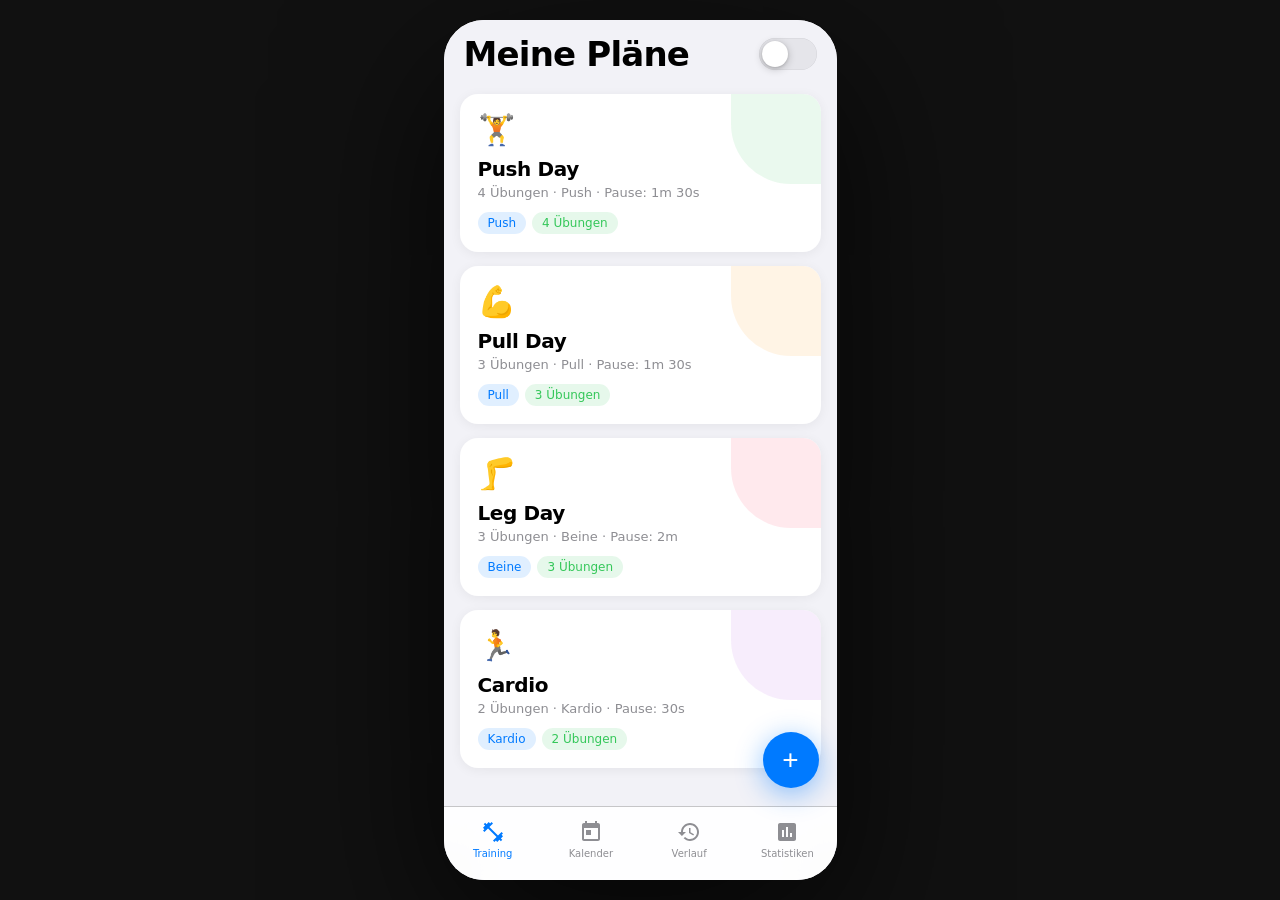
==== commit ada54656: "Replace theme button with iOS-style toggle switch Swap the plain emoji button for a proper pill-shap" ====
--- a/index.html
+++ b/index.html
@@ -58,11 +58,35 @@
 .lt-area{display:flex;align-items:center;justify-content:space-between;padding:14px 20px 6px}
 .lt{font-size:34px;font-weight:800;letter-spacing:-.8px;color:var(--lbl);transition:var(--tr)}
 
-/* THEME TOGGLE */
-.theme-btn{width:36px;height:36px;border-radius:50%;background:var(--g5);border:none;
-  cursor:pointer;display:flex;align-items:center;justify-content:center;font-size:17px;
-  transition:background .2s,transform .15s;flex-shrink:0}
-.theme-btn:active{transform:scale(.88)}
+/* THEME TOGGLE SWITCH */
+.theme-sw{
+  width:58px;height:32px;border-radius:16px;background:#E5E5EA;
+  position:relative;cursor:pointer;flex-shrink:0;border:none;padding:0;
+  transition:background .35s cubic-bezier(.4,0,.2,1);
+  box-shadow:inset 0 0 0 .5px rgba(0,0,0,.08);
+  display:inline-block;vertical-align:middle;
+}
+[data-theme="dark"] .theme-sw{background:#5856D6;}
+.theme-sw-thumb{
+  position:absolute;top:3px;left:3px;
+  width:26px;height:26px;border-radius:50%;
+  background:#fff;
+  box-shadow:0 2px 8px rgba(0,0,0,.22),0 1px 3px rgba(0,0,0,.14);
+  transition:transform .35s cubic-bezier(.34,1.3,.64,1);
+  display:flex;align-items:center;justify-content:center;
+  font-size:14px;line-height:1;pointer-events:none;
+}
+[data-theme="dark"] .theme-sw-thumb{transform:translateX(26px);}
+.theme-sw-track-icons{
+  position:absolute;inset:0;display:flex;
+  align-items:center;justify-content:space-between;
+  padding:0 7px;pointer-events:none;
+}
+.theme-sw-track-icons span{font-size:13px;line-height:1;transition:opacity .25s}
+.theme-sw-track-icons .ico-sun{opacity:1}
+.theme-sw-track-icons .ico-moon{opacity:0}
+[data-theme="dark"] .theme-sw-track-icons .ico-sun{opacity:0}
+[data-theme="dark"] .theme-sw-track-icons .ico-moon{opacity:1}
 
 /* SCROLL */
 .scroll{flex:1;overflow-y:auto;overflow-x:hidden;-webkit-overflow-scrolling:touch}
@@ -306,7 +330,10 @@
   <div class="tab-s active" id="tab-training">
     <div class="lt-area">
       <div class="lt">Meine Pläne</div>
-      <button class="theme-btn" onclick="toggleTheme()" id="theme-btn">🌙</button>
+      <button class="theme-sw" onclick="toggleTheme()" id="theme-sw" aria-label="Dark Mode">
+  <div class="theme-sw-track-icons"><span class="ico-sun">☀️</span><span class="ico-moon">🌙</span></div>
+  <div class="theme-sw-thumb"></div>
+</button>
     </div>
     <div class="scroll tab" id="plans-scroll">
       <div id="plans-list"></div>
@@ -319,7 +346,10 @@
   <div class="tab-s" id="tab-kalender">
     <div class="lt-area">
       <div class="lt">Wochenplan</div>
-      <button class="theme-btn" onclick="toggleTheme()">🌙</button>
+      <button class="theme-sw" onclick="toggleTheme()" aria-label="Dark Mode">
+  <div class="theme-sw-track-icons"><span class="ico-sun">☀️</span><span class="ico-moon">🌙</span></div>
+  <div class="theme-sw-thumb"></div>
+</button>
     </div>
     <div class="scroll tab" id="cal-scroll">
       <div id="cal-body"></div>
@@ -331,7 +361,10 @@
   <div class="tab-s" id="tab-verlauf">
     <div class="lt-area">
       <div class="lt">Verlauf</div>
-      <button class="theme-btn" onclick="toggleTheme()">🌙</button>
+      <button class="theme-sw" onclick="toggleTheme()" aria-label="Dark Mode">
+  <div class="theme-sw-track-icons"><span class="ico-sun">☀️</span><span class="ico-moon">🌙</span></div>
+  <div class="theme-sw-thumb"></div>
+</button>
     </div>
     <div class="scroll tab" id="hist-scroll">
       <div id="hist-list"></div>
@@ -343,7 +376,10 @@
   <div class="tab-s" id="tab-stats">
     <div class="lt-area">
       <div class="lt">Statistiken</div>
-      <button class="theme-btn" onclick="toggleTheme()">🌙</button>
+      <button class="theme-sw" onclick="toggleTheme()" aria-label="Dark Mode">
+  <div class="theme-sw-track-icons"><span class="ico-sun">☀️</span><span class="ico-moon">🌙</span></div>
+  <div class="theme-sw-thumb"></div>
+</button>
     </div>
     <div class="scroll tab" id="stats-scroll">
       <div id="stats-body"></div>
@@ -628,8 +664,6 @@
 // ═══════════════════════════════════════════
 function applyTheme(t) {
   document.documentElement.setAttribute('data-theme', t);
-  document.getElementById('theme-btn').textContent = t==='dark' ? '☀️' : '🌙';
-  document.querySelectorAll('.theme-btn').forEach(b => b.textContent = t==='dark'?'☀️':'🌙');
 }
 function toggleTheme() {
   S.theme = S.theme==='dark' ? 'light' : 'dark';
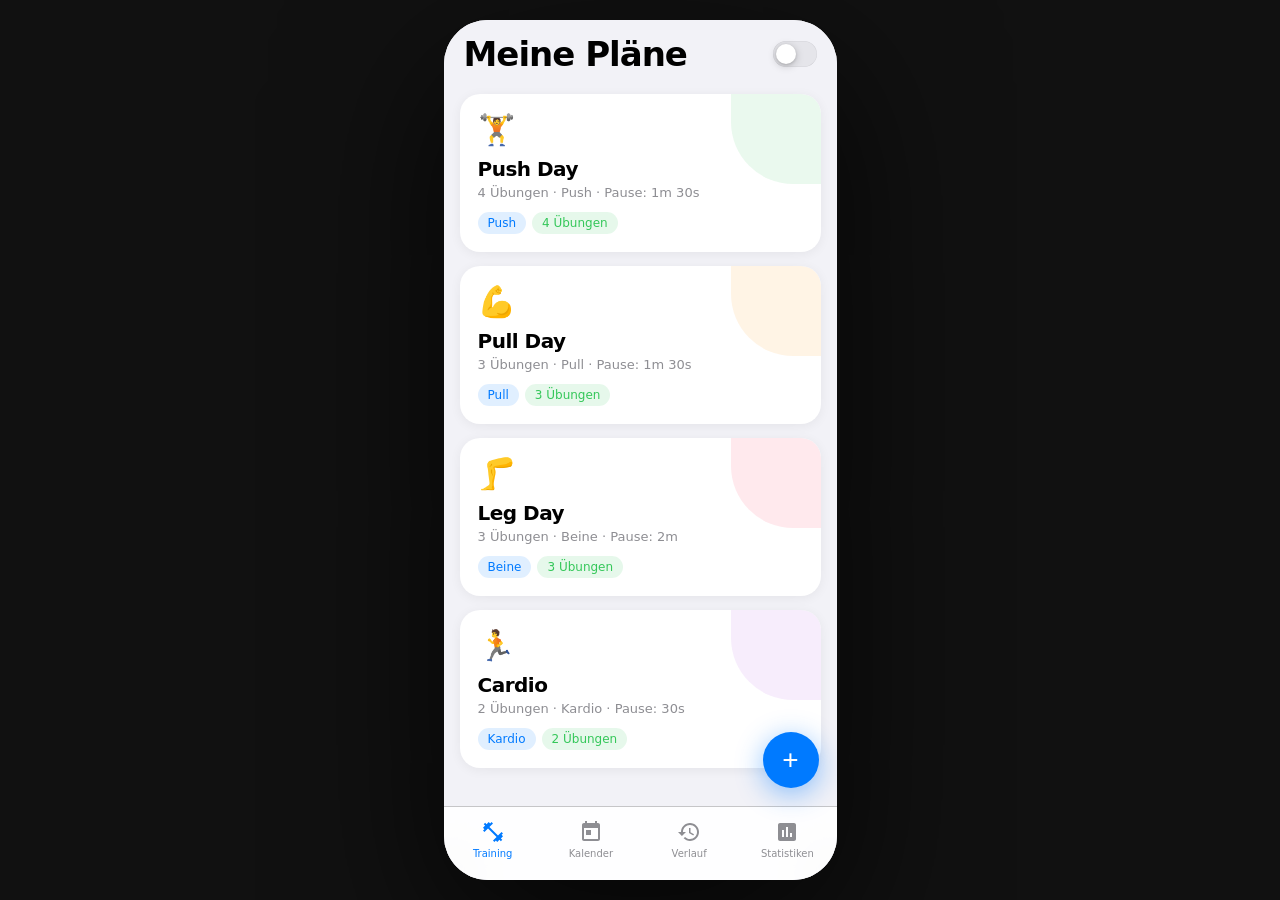
==== commit cefef7e1: "Rename to Vision Create, add month calendar view and 20 sport icons - Rename app title from FitTrack" ====
--- a/index.html
+++ b/index.html
@@ -3,7 +3,7 @@
 <head>
 <meta charset="UTF-8">
 <meta name="viewport" content="width=device-width, initial-scale=1.0, maximum-scale=1.0, user-scalable=no">
-<title>FitTrack</title>
+<title>Vision Create</title>
 <style>
 :root {
   --blue:#007AFF; --green:#34C759; --red:#FF3B30; --orange:#FF9500;
@@ -23,16 +23,17 @@
 *{margin:0;padding:0;box-sizing:border-box;-webkit-tap-highlight-color:transparent}
 body{
   font-family:-apple-system,BlinkMacSystemFont,'SF Pro Display','Segoe UI',system-ui,sans-serif;
+  font-weight:300;
   background:#111;display:flex;justify-content:center;align-items:center;
   min-height:100vh;overflow:hidden;transition:background .3s;
 }
 [data-theme="dark"] body{background:#000}
 .frame{
-  width:393px;height:852px;background:var(--bg);border-radius:50px;overflow:hidden;
+  width:393px;height:852px;background:var(--bg);border-radius:52px;overflow:hidden;
   position:relative;transition:var(--tr);
   box-shadow:0 50px 160px rgba(0,0,0,.75),inset 0 0 0 1.5px rgba(255,255,255,.12);
 }
-@media(max-height:900px){.frame{height:calc(100vh - 40px);border-radius:40px}}
+@media(max-height:900px){.frame{height:calc(100vh - 40px);border-radius:44px}}
 @media(max-width:430px){body{background:var(--bg);align-items:flex-start}.frame{width:100vw;height:100vh;height:100dvh;border-radius:0;box-shadow:none}}
 .app{width:100%;height:100%;display:flex;flex-direction:column;overflow:hidden;position:relative;background:var(--bg);transition:var(--tr)}
 
@@ -49,18 +50,18 @@
 .nav{background:var(--nav-bg);backdrop-filter:blur(24px);-webkit-backdrop-filter:blur(24px);
   border-bottom:.5px solid var(--sep);padding:0 16px 10px;height:52px;
   display:flex;align-items:flex-end;flex-shrink:0;z-index:5;transition:var(--tr)}
-.nav-t{font-size:17px;font-weight:600;letter-spacing:-.4px;flex:1;text-align:center;color:var(--lbl)}
+.nav-t{font-size:17px;font-weight:600;letter-spacing:-.5px;flex:1;text-align:center;color:var(--lbl)}
 .nav-b{font-size:17px;color:var(--blue);cursor:pointer;min-width:60px;display:flex;
-  align-items:center;gap:3px;background:none;border:none;padding:0;font-family:inherit}
+  align-items:center;gap:3px;background:none;border:none;padding:0;font-family:inherit;font-weight:400}
 .nav-b.r{justify-content:flex-end}
 
 /* LARGE TITLE */
 .lt-area{display:flex;align-items:center;justify-content:space-between;padding:14px 20px 6px}
-.lt{font-size:34px;font-weight:800;letter-spacing:-.8px;color:var(--lbl);transition:var(--tr)}
-
-/* THEME TOGGLE SWITCH */
+.lt{font-size:34px;font-weight:800;letter-spacing:-1px;color:var(--lbl);transition:var(--tr)}
+
+/* THEME TOGGLE SWITCH – iOS compact */
 .theme-sw{
-  width:58px;height:32px;border-radius:16px;background:#E5E5EA;
+  width:44px;height:26px;border-radius:13px;background:#E5E5EA;
   position:relative;cursor:pointer;flex-shrink:0;border:none;padding:0;
   transition:background .35s cubic-bezier(.4,0,.2,1);
   box-shadow:inset 0 0 0 .5px rgba(0,0,0,.08);
@@ -69,20 +70,20 @@
 [data-theme="dark"] .theme-sw{background:#5856D6;}
 .theme-sw-thumb{
   position:absolute;top:3px;left:3px;
-  width:26px;height:26px;border-radius:50%;
+  width:20px;height:20px;border-radius:50%;
   background:#fff;
   box-shadow:0 2px 8px rgba(0,0,0,.22),0 1px 3px rgba(0,0,0,.14);
   transition:transform .35s cubic-bezier(.34,1.3,.64,1);
   display:flex;align-items:center;justify-content:center;
-  font-size:14px;line-height:1;pointer-events:none;
-}
-[data-theme="dark"] .theme-sw-thumb{transform:translateX(26px);}
+  font-size:11px;line-height:1;pointer-events:none;
+}
+[data-theme="dark"] .theme-sw-thumb{transform:translateX(18px);}
 .theme-sw-track-icons{
   position:absolute;inset:0;display:flex;
   align-items:center;justify-content:space-between;
-  padding:0 7px;pointer-events:none;
-}
-.theme-sw-track-icons span{font-size:13px;line-height:1;transition:opacity .25s}
+  padding:0 6px;pointer-events:none;
+}
+.theme-sw-track-icons span{font-size:11px;line-height:1;transition:opacity .25s}
 .theme-sw-track-icons .ico-sun{opacity:1}
 .theme-sw-track-icons .ico-moon{opacity:0}
 [data-theme="dark"] .theme-sw-track-icons .ico-sun{opacity:0}
@@ -116,31 +117,31 @@
 
 /* SECTIONS */
 .sec{margin:22px 16px 0}
-.sec-h{font-size:12px;font-weight:500;color:var(--gray);text-transform:uppercase;
-  letter-spacing:.7px;padding:0 6px 8px}
-.sec-b{background:var(--card);border-radius:14px;overflow:hidden;transition:var(--tr)}
+.sec-h{font-size:12px;font-weight:600;color:var(--gray);text-transform:uppercase;
+  letter-spacing:.8px;padding:0 6px 8px}
+.sec-b{background:var(--card);border-radius:16px;overflow:hidden;transition:var(--tr)}
 
 /* ROWS */
 .row{display:flex;align-items:center;padding:14px 16px;min-height:52px;cursor:pointer;
   position:relative;transition:background .1s}
 .row:active{background:var(--g5)}
 .row+.row::before{content:'';position:absolute;top:0;left:16px;right:0;height:.5px;background:var(--sep)}
-.row-ic{width:34px;height:34px;border-radius:9px;display:flex;align-items:center;
+.row-ic{width:34px;height:34px;border-radius:10px;display:flex;align-items:center;
   justify-content:center;margin-right:14px;flex-shrink:0;font-size:18px}
 .row-bd{flex:1;min-width:0}
-.row-t{font-size:17px;letter-spacing:-.3px;color:var(--lbl)}
+.row-t{font-size:17px;font-weight:400;letter-spacing:-.3px;color:var(--lbl)}
 .row-s{font-size:13px;color:var(--gray);margin-top:2px;line-height:1.3}
 .row-r{color:var(--lbl3);font-size:20px;margin-left:6px}
 
 /* WORKOUT CARDS */
-.wcard{margin:14px 16px 0;background:var(--card);border-radius:18px;padding:18px;
+.wcard{margin:14px 16px 0;background:var(--card);border-radius:20px;padding:18px;
   cursor:pointer;position:relative;overflow:hidden;
   box-shadow:0 2px 12px rgba(0,0,0,.06);transition:transform .12s,background .28s,box-shadow .28s}
 [data-theme="dark"] .wcard{box-shadow:0 2px 16px rgba(0,0,0,.35)}
 .wcard:active{transform:scale(.975)}
-.wc-acc{position:absolute;top:0;right:0;width:90px;height:90px;border-radius:0 18px 0 60px;opacity:.1}
+.wc-acc{position:absolute;top:0;right:0;width:90px;height:90px;border-radius:0 20px 0 62px;opacity:.1}
 .wc-ico{font-size:30px;margin-bottom:10px;display:block}
-.wc-t{font-size:20px;font-weight:700;letter-spacing:-.4px;color:var(--lbl);margin-bottom:4px}
+.wc-t{font-size:20px;font-weight:700;letter-spacing:-.5px;color:var(--lbl);margin-bottom:4px}
 .wc-m{font-size:13px;color:var(--gray);margin-bottom:12px}
 .tags{display:flex;gap:6px;flex-wrap:wrap}
 .tag{font-size:12px;font-weight:500;padding:4px 10px;border-radius:100px;
@@ -151,7 +152,7 @@
 .tag.pu{background:rgba(175,82,222,.12);color:var(--purple)}
 
 /* BUTTONS */
-.btn{display:flex;align-items:center;justify-content:center;height:52px;border-radius:14px;
+.btn{display:flex;align-items:center;justify-content:center;height:52px;border-radius:16px;
   font-size:17px;font-weight:600;cursor:pointer;border:none;font-family:inherit;
   letter-spacing:-.3px;width:100%;gap:8px;transition:opacity .12s,transform .1s}
 .btn:active{opacity:.82;transform:scale(.985)}
@@ -164,7 +165,7 @@
 .ov{position:absolute;inset:0;background:rgba(0,0,0,.5);z-index:100;
   display:none;align-items:flex-end;backdrop-filter:blur(3px)}
 .ov.op{display:flex}
-.sheet{background:var(--card);border-radius:24px 24px 0 0;width:100%;
+.sheet{background:var(--card);border-radius:26px 26px 0 0;width:100%;
   padding:14px 20px 36px;transform:translateY(100%);
   transition:transform .36s cubic-bezier(.25,.46,.45,.94),background .28s;
   max-height:88%;overflow-y:auto}
@@ -175,9 +176,9 @@
 /* INPUTS */
 .fld{margin-bottom:16px}
 .fld-l{font-size:12px;font-weight:600;color:var(--gray);text-transform:uppercase;
-  letter-spacing:.7px;margin-bottom:7px}
-.inp{width:100%;height:48px;background:var(--inp);border:none;border-radius:12px;
-  padding:0 14px;font-size:17px;font-family:inherit;color:var(--lbl);outline:none;
+  letter-spacing:.8px;margin-bottom:7px}
+.inp{width:100%;height:48px;background:var(--inp);border:none;border-radius:14px;
+  padding:0 14px;font-size:17px;font-family:inherit;font-weight:400;color:var(--lbl);outline:none;
   letter-spacing:-.2px;transition:var(--tr);-webkit-appearance:none;appearance:none}
 .inp:focus{background:var(--inp-f);box-shadow:0 0 0 3px rgba(0,122,255,.25)}
 .inp.err{background:rgba(255,59,48,.1);box-shadow:0 0 0 3px rgba(255,59,48,.3)}
@@ -186,22 +187,26 @@
 .inp-row{display:grid;grid-template-columns:1fr 1fr 1fr;gap:10px}
 
 /* ICON PICKER */
-.ico-grid{display:grid;grid-template-columns:repeat(4,1fr);gap:10px;margin-bottom:4px}
-.ico-opt{height:76px;border-radius:14px;background:var(--inp);border:2.5px solid transparent;
+.ico-grid{display:grid;grid-template-columns:repeat(4,1fr);gap:8px;margin-bottom:4px;
+  max-height:280px;overflow-y:auto;padding-right:2px}
+.ico-grid::-webkit-scrollbar{display:none}
+.ico-opt{height:64px;border-radius:14px;background:var(--inp);border:2.5px solid transparent;
   cursor:pointer;display:flex;flex-direction:column;align-items:center;justify-content:center;
-  gap:6px;transition:all .18s;font-family:inherit}
-.ico-opt:active{transform:scale(.94)}
+  gap:5px;transition:all .18s;font-family:inherit}
+.ico-opt:active{transform:scale(.93)}
 .ico-opt.sel{background:rgba(0,122,255,.1);border-color:var(--blue)}
-.ico-opt .ie{font-size:28px;line-height:1}
+.ico-opt .ie{font-size:26px;line-height:1}
 .ico-opt .il{font-size:10px;font-weight:500;color:var(--gray)}
 .ico-opt.sel .il{color:var(--blue)}
 
 /* CATEGORY CHIPS */
-.cat-wrap{display:flex;flex-wrap:wrap;gap:8px;margin-bottom:4px}
-.cat-c{padding:8px 14px;border-radius:100px;background:var(--inp);border:2px solid transparent;
+.cat-wrap{display:flex;flex-wrap:wrap;gap:7px;margin-bottom:4px;
+  max-height:130px;overflow-y:auto}
+.cat-wrap::-webkit-scrollbar{display:none}
+.cat-c{padding:7px 13px;border-radius:100px;background:var(--inp);border:2px solid transparent;
   font-size:14px;font-weight:500;cursor:pointer;color:var(--lbl);font-family:inherit;
   transition:all .18s}
-.cat-c:active{transform:scale(.94)}
+.cat-c:active{transform:scale(.93)}
 .cat-c.sel{background:rgba(0,122,255,.1);border-color:var(--blue);color:var(--blue)}
 
 /* REST PRESETS */
@@ -210,6 +215,36 @@
   font-size:14px;font-weight:500;cursor:pointer;color:var(--lbl);font-family:inherit;transition:all .18s}
 .rp:active{transform:scale(.94)}
 .rp.sel{background:rgba(52,199,89,.12);border-color:var(--green);color:var(--green)}
+
+/* SEGMENT CONTROL */
+.seg-ctrl{display:flex;background:var(--g5);border-radius:10px;padding:2px;
+  margin:12px 16px 0;flex-shrink:0;transition:var(--tr)}
+.seg-btn{flex:1;height:30px;border:none;border-radius:8px;font-size:13px;font-weight:600;
+  font-family:inherit;cursor:pointer;color:var(--gray);background:transparent;
+  transition:all .22s cubic-bezier(.4,0,.2,1);letter-spacing:-.2px}
+.seg-btn.act{background:var(--card);color:var(--lbl);
+  box-shadow:0 1px 4px rgba(0,0,0,.12),0 0 0 .5px rgba(0,0,0,.05)}
+
+/* MONTH CALENDAR */
+.cal-month{padding:0 16px;margin-top:14px}
+.cal-month-title{font-size:20px;font-weight:700;letter-spacing:-.5px;color:var(--lbl);margin-bottom:10px}
+.cal-mh-row{display:grid;grid-template-columns:repeat(7,1fr);gap:3px;margin-bottom:4px}
+.cal-mh{font-size:10px;font-weight:700;color:var(--gray);text-align:center;
+  text-transform:uppercase;letter-spacing:.5px;padding:3px 0}
+.cal-mgrid{display:grid;grid-template-columns:repeat(7,1fr);gap:3px}
+.cal-mday{
+  height:46px;background:var(--card);border-radius:10px;
+  display:flex;flex-direction:column;align-items:center;justify-content:flex-start;
+  padding:5px 2px 3px;cursor:pointer;transition:transform .1s,background .2s;
+  border:1.5px solid transparent;overflow:hidden;
+}
+.cal-mday:active{transform:scale(.89)}
+.cal-mday.today{border-color:var(--blue);background:rgba(0,122,255,.07)}
+.cal-mday.other-month{opacity:.28}
+.cal-mday-num{font-size:12px;font-weight:600;color:var(--lbl);
+  width:22px;height:22px;display:flex;align-items:center;justify-content:center;border-radius:50%}
+.cal-mday.today .cal-mday-num{background:var(--blue);color:#fff}
+.cal-mday-ico{font-size:12px;line-height:1;margin-top:1px}
 
 /* ACTIVE WORKOUT */
 .wdark{background:#0A0A0A!important}
@@ -220,7 +255,7 @@
 .tm-s{font-size:11px;color:rgba(255,255,255,.38);text-transform:uppercase;letter-spacing:1.5px;margin-top:5px}
 .ex-card{margin:14px 16px 0}
 .ex-hd{display:flex;align-items:center;margin-bottom:10px;gap:10px}
-.ex-ic{width:36px;height:36px;border-radius:10px;flex-shrink:0;
+.ex-ic{width:36px;height:36px;border-radius:11px;flex-shrink:0;
   display:flex;align-items:center;justify-content:center;font-size:18px}
 .ex-n{color:#fff;font-size:17px;font-weight:600;letter-spacing:-.3px}
 .ex-m{color:rgba(255,255,255,.4);font-size:12px;margin-top:1px}
@@ -255,14 +290,14 @@
 .ra{width:130px;height:46px;border-radius:12px;border:none;background:rgba(255,255,255,.12);
   color:#fff;font-size:15px;font-weight:500;cursor:pointer;font-family:inherit;transition:background .12s}
 .ra:active{background:rgba(255,255,255,.22)}
-.rsk{width:272px;height:52px;border-radius:14px;border:none;background:var(--blue);
+.rsk{width:272px;height:52px;border-radius:16px;border:none;background:var(--blue);
   color:#fff;font-size:17px;font-weight:600;cursor:pointer;font-family:inherit;transition:opacity .12s}
 .rsk:active{opacity:.82}
 
-/* CALENDAR */
+/* CALENDAR WEEK VIEW */
 .cal-week{display:grid;grid-template-columns:repeat(7,1fr);gap:5px;
   padding:0 16px;margin-top:16px}
-.cd{background:var(--card);border-radius:14px;padding:10px 3px;text-align:center;
+.cd{background:var(--card);border-radius:16px;padding:10px 3px;text-align:center;
   cursor:pointer;transition:transform .12s,background .28s;
   min-height:84px;display:flex;flex-direction:column;align-items:center;gap:5px;
   border:2px solid transparent}
@@ -279,7 +314,7 @@
 
 /* STATS */
 .s-grid{display:grid;grid-template-columns:1fr 1fr;gap:12px;padding:0 16px;margin-top:18px}
-.s-card{background:var(--card);border-radius:16px;padding:18px;transition:var(--tr)}
+.s-card{background:var(--card);border-radius:18px;padding:18px;transition:var(--tr)}
 .s-v{font-size:28px;font-weight:800;letter-spacing:-.6px}
 .s-l{font-size:13px;color:var(--gray);margin-top:3px}
 .bc{display:flex;align-items:flex-end;justify-content:space-between;
@@ -331,25 +366,29 @@
     <div class="lt-area">
       <div class="lt">Meine Pläne</div>
       <button class="theme-sw" onclick="toggleTheme()" id="theme-sw" aria-label="Dark Mode">
-  <div class="theme-sw-track-icons"><span class="ico-sun">☀️</span><span class="ico-moon">🌙</span></div>
-  <div class="theme-sw-thumb"></div>
-</button>
+        <div class="theme-sw-track-icons"><span class="ico-sun">☀️</span><span class="ico-moon">🌙</span></div>
+        <div class="theme-sw-thumb"></div>
+      </button>
     </div>
     <div class="scroll tab" id="plans-scroll">
       <div id="plans-list"></div>
       <div style="height:90px"></div>
     </div>
-    <button class="fab" id="fab" onclick="openSheet('sh-plan')">+</button>
+    <button class="fab" id="fab" onclick="openPlanSheet()">+</button>
   </div>
 
   <!-- TAB: Kalender -->
   <div class="tab-s" id="tab-kalender">
     <div class="lt-area">
-      <div class="lt">Wochenplan</div>
+      <div class="lt">Kalender</div>
       <button class="theme-sw" onclick="toggleTheme()" aria-label="Dark Mode">
-  <div class="theme-sw-track-icons"><span class="ico-sun">☀️</span><span class="ico-moon">🌙</span></div>
-  <div class="theme-sw-thumb"></div>
-</button>
+        <div class="theme-sw-track-icons"><span class="ico-sun">☀️</span><span class="ico-moon">🌙</span></div>
+        <div class="theme-sw-thumb"></div>
+      </button>
+    </div>
+    <div class="seg-ctrl">
+      <button class="seg-btn act" id="cal-seg-week" onclick="setCalView('week')">Woche</button>
+      <button class="seg-btn" id="cal-seg-month" onclick="setCalView('month')">Monat</button>
     </div>
     <div class="scroll tab" id="cal-scroll">
       <div id="cal-body"></div>
@@ -362,9 +401,9 @@
     <div class="lt-area">
       <div class="lt">Verlauf</div>
       <button class="theme-sw" onclick="toggleTheme()" aria-label="Dark Mode">
-  <div class="theme-sw-track-icons"><span class="ico-sun">☀️</span><span class="ico-moon">🌙</span></div>
-  <div class="theme-sw-thumb"></div>
-</button>
+        <div class="theme-sw-track-icons"><span class="ico-sun">☀️</span><span class="ico-moon">🌙</span></div>
+        <div class="theme-sw-thumb"></div>
+      </button>
     </div>
     <div class="scroll tab" id="hist-scroll">
       <div id="hist-list"></div>
@@ -377,9 +416,9 @@
     <div class="lt-area">
       <div class="lt">Statistiken</div>
       <button class="theme-sw" onclick="toggleTheme()" aria-label="Dark Mode">
-  <div class="theme-sw-track-icons"><span class="ico-sun">☀️</span><span class="ico-moon">🌙</span></div>
-  <div class="theme-sw-thumb"></div>
-</button>
+        <div class="theme-sw-track-icons"><span class="ico-sun">☀️</span><span class="ico-moon">🌙</span></div>
+        <div class="theme-sw-thumb"></div>
+      </button>
     </div>
     <div class="scroll tab" id="stats-scroll">
       <div id="stats-body"></div>
@@ -501,29 +540,16 @@
 <div class="ov" id="sh-plan" onclick="closeSheet('sh-plan')">
   <div class="sheet" onclick="event.stopPropagation()">
     <div class="sh-handle"></div>
-    <div class="sh-t">Neuer Trainingsplan</div>
+    <div class="sh-t">Neuer Plan</div>
 
     <div class="fld">
-      <div class="fld-l">Icon</div>
-      <div class="ico-grid" id="ico-grid">
-        <button class="ico-opt sel" data-ico="arm" onclick="selIco(this)">
-          <span class="ie">💪</span><span class="il">Kraft</span>
-        </button>
-        <button class="ico-opt" data-ico="legs" onclick="selIco(this)">
-          <span class="ie">🦵</span><span class="il">Beine</span>
-        </button>
-        <button class="ico-opt" data-ico="upper" onclick="selIco(this)">
-          <span class="ie">🏋️</span><span class="il">Oberkörper</span>
-        </button>
-        <button class="ico-opt" data-ico="cardio" onclick="selIco(this)">
-          <span class="ie">🏃</span><span class="il">Kardio</span>
-        </button>
-      </div>
+      <div class="fld-l">Icon &amp; Sportart</div>
+      <div class="ico-grid" id="ico-grid"></div>
     </div>
 
     <div class="fld">
       <div class="fld-l">Name</div>
-      <input class="inp" id="inp-pname" placeholder="z.B. Push Day, Bein Tag…" type="text">
+      <input class="inp" id="inp-pname" placeholder="z.B. Push Day, Lauftraining…" type="text">
     </div>
 
     <div class="fld">
@@ -545,6 +571,20 @@
         <button class="cat-c" onclick="selCat(this)">Yoga</button>
         <button class="cat-c" onclick="selCat(this)">Stretching</button>
         <button class="cat-c" onclick="selCat(this)">Kampfsport</button>
+        <button class="cat-c" onclick="selCat(this)">Fußball</button>
+        <button class="cat-c" onclick="selCat(this)">Basketball</button>
+        <button class="cat-c" onclick="selCat(this)">Tennis</button>
+        <button class="cat-c" onclick="selCat(this)">Schwimmen</button>
+        <button class="cat-c" onclick="selCat(this)">Radfahren</button>
+        <button class="cat-c" onclick="selCat(this)">Boxen</button>
+        <button class="cat-c" onclick="selCat(this)">Wandern</button>
+        <button class="cat-c" onclick="selCat(this)">Klettern</button>
+        <button class="cat-c" onclick="selCat(this)">Skifahren</button>
+        <button class="cat-c" onclick="selCat(this)">Surfen</button>
+        <button class="cat-c" onclick="selCat(this)">Snowboard</button>
+        <button class="cat-c" onclick="selCat(this)">Volleyball</button>
+        <button class="cat-c" onclick="selCat(this)">Handball</button>
+        <button class="cat-c" onclick="selCat(this)">Golf</button>
       </div>
     </div>
 
@@ -638,13 +678,38 @@
 
 <script>
 // ═══════════════════════════════════════════
-// STATE
-// ═══════════════════════════════════════════
-const ICONS = { arm:'💪', legs:'🦵', upper:'🏋️', cardio:'🏃' };
+// ICONS & CATEGORIES
+// ═══════════════════════════════════════════
+const ICON_LIST = [
+  {key:'arm',      emoji:'💪', label:'Kraft'},
+  {key:'upper',    emoji:'🏋️', label:'Oberkörper'},
+  {key:'legs',     emoji:'🦵', label:'Beine'},
+  {key:'cardio',   emoji:'🏃', label:'Laufen'},
+  {key:'yoga',     emoji:'🧘', label:'Yoga'},
+  {key:'bike',     emoji:'🚴', label:'Radfahren'},
+  {key:'swim',     emoji:'🏊', label:'Schwimmen'},
+  {key:'boxing',   emoji:'🥊', label:'Boxen'},
+  {key:'martial',  emoji:'🥋', label:'Kampfsport'},
+  {key:'soccer',   emoji:'⚽', label:'Fußball'},
+  {key:'basketball',emoji:'🏀',label:'Basketball'},
+  {key:'tennis',   emoji:'🎾', label:'Tennis'},
+  {key:'volleyball',emoji:'🏐',label:'Volleyball'},
+  {key:'handball', emoji:'🤾', label:'Handball'},
+  {key:'hike',     emoji:'🥾', label:'Wandern'},
+  {key:'climb',    emoji:'🧗', label:'Klettern'},
+  {key:'surf',     emoji:'🏄', label:'Surfen'},
+  {key:'ski',      emoji:'⛷️', label:'Skifahren'},
+  {key:'snowboard',emoji:'🏂', label:'Snowboard'},
+  {key:'golf',     emoji:'⛳', label:'Golf'},
+];
+const ICONS = Object.fromEntries(ICON_LIST.map(i=>[i.key,i.emoji]));
+
 const MONTHS = ['Jan','Feb','Mär','Apr','Mai','Jun','Jul','Aug','Sep','Okt','Nov','Dez'];
+const MONTH_NAMES = ['Januar','Februar','März','April','Mai','Juni','Juli','August','September','Oktober','November','Dezember'];
 const DAYS = ['So','Mo','Di','Mi','Do','Fr','Sa'];
+const DNAMES = ['Sonntag','Montag','Dienstag','Mittwoch','Donnerstag','Freitag','Samstag'];
 const COLORS = ['#007AFF','#34C759','#FF9500','#FF2D55','#AF52DE','#5AC8FA','#FF6B35','#32ADE6'];
-const CIRC = 2*Math.PI*88; // 552.9
+const CIRC = 2*Math.PI*88;
 
 let S = {
   plans: [], history: [],
@@ -733,6 +798,25 @@
 let selIcon = 'arm', selCategory = 'Kraft';
 let selRestPlan = 60, selRestEx = 60;
 
+function buildIconPicker() {
+  const grid = document.getElementById('ico-grid');
+  grid.innerHTML = ICON_LIST.map(ic=>`
+    <button class="ico-opt${selIcon===ic.key?' sel':''}" data-ico="${ic.key}" onclick="selIco(this)">
+      <span class="ie">${ic.emoji}</span><span class="il">${ic.label}</span>
+    </button>`).join('');
+}
+
+function openPlanSheet() {
+  selIcon = 'arm'; selCategory = 'Kraft'; selRestPlan = 60;
+  buildIconPicker();
+  // reset category selection
+  document.querySelectorAll('#cat-wrap .cat-c').forEach((e,i)=>e.classList.toggle('sel',i===0));
+  // reset rest selection
+  document.querySelectorAll('#rest-wrap-plan .rp').forEach(e=>e.classList.toggle('sel',e.dataset.v==='60'));
+  document.getElementById('inp-pname').value='';
+  openSheet('sh-plan');
+}
+
 function selIco(el) {
   document.querySelectorAll('#ico-grid .ico-opt').forEach(e=>e.classList.remove('sel'));
   el.classList.add('sel'); selIcon = el.dataset.ico;
@@ -760,7 +844,7 @@
 function renderPlans() {
   const el=document.getElementById('plans-list');
   if(!S.plans.length) {
-    el.innerHTML=`<div class="empty"><div class="ei">💪</div><div class="eh">Noch keine Pläne</div><div class="ep">Tippe auf <strong>+</strong> um deinen ersten Trainingsplan zu erstellen</div></div>`;
+    el.innerHTML=`<div class="empty"><div class="ei">💪</div><div class="eh">Noch keine Pläne</div><div class="ep">Tippe auf <strong>+</strong> um deinen ersten Plan zu erstellen</div></div>`;
     return;
   }
   el.innerHTML=S.plans.map((p,i)=>{
@@ -772,7 +856,7 @@
     })():'';
     return `<div class="wcard fu" style="animation-delay:${i*.06}s" onclick="openPlan('${p.id}')">
       <div class="wc-acc" style="background:${col}"></div>
-      <span class="wc-ico">${ICONS[p.icon||'arm']}</span>
+      <span class="wc-ico">${ICONS[p.icon||'arm']||'💪'}</span>
       <div class="wc-t">${esc(p.name)}</div>
       <div class="wc-m">${p.exercises.length} Übung${p.exercises.length!==1?'en':''} · ${p.category} · Pause: ${fmtSec(p.defaultRest||60)}</div>
       <div class="tags">
@@ -790,8 +874,6 @@
   S.plans.push({id:uid(),name,category:selCategory,icon:selIcon,
     defaultRest:selRestPlan,exercises:[],createdAt:Date.now()});
   saveS(); closeSheet('sh-plan'); renderPlans();
-  // reset
-  document.getElementById('inp-pname').value='';
 }
 
 let curPlan=null;
@@ -996,53 +1078,121 @@
 // CALENDAR
 // ═══════════════════════════════════════════
 let calDay=null;
+let calView='week';
+
+function setCalView(v) {
+  calView=v;
+  document.getElementById('cal-seg-week').classList.toggle('act',v==='week');
+  document.getElementById('cal-seg-month').classList.toggle('act',v==='month');
+  renderCal();
+}
 
 function renderCal() {
+  if(calView==='month') renderMonthCal();
+  else renderWeekCal();
+}
+
+function renderWeekCal() {
   const now=new Date();
-  // Build 7-day week starting Monday
-  const dow=now.getDay(); // 0=Sun
+  const dow=now.getDay();
   const mon=new Date(now); mon.setDate(now.getDate()-((dow+6)%7));
 
   let html='<div style="padding:0 16px;margin-top:18px">';
-  html+='<div style="font-size:12px;font-weight:600;color:var(--gray);text-transform:uppercase;letter-spacing:.7px;margin-bottom:10px">Diese Woche</div>';
+  html+='<div style="font-size:12px;font-weight:600;color:var(--gray);text-transform:uppercase;letter-spacing:.8px;margin-bottom:10px">Diese Woche</div>';
   html+='<div class="cal-week">';
 
   for(let i=0;i<7;i++){
     const d=new Date(mon); d.setDate(mon.getDate()+i);
-    const dw=d.getDay(); // 0-6
+    const dw=d.getDay();
     const isToday=d.toDateString()===now.toDateString();
     const pid=S.schedule[dw];
     const plan=pid?S.plans.find(p=>p.id===pid):null;
     const col=plan?hcol(plan.id):'transparent';
 
-    html+=`<div class="cd${isToday?' today':''}" onclick="openCalDay(${dw},'${DAYS[dw]}')">
+    html+=`<div class="cd${isToday?' today':''}" onclick="openCalDay(${dw},'${DNAMES[dw]}')">
       <div class="cd-dn">${DAYS[dw]}</div>
       <div class="cd-num">${d.getDate()}</div>
-      ${plan?`<div class="cd-pi">${ICONS[plan.icon||'arm']}</div>
+      ${plan?`<div class="cd-pi">${ICONS[plan.icon||'arm']||'💪'}</div>
               <div class="cd-pl" style="background:${col}">${esc(plan.name)}</div>`
             :`<div style="font-size:16px;opacity:.2">+</div>`}
     </div>`;
   }
   html+='</div></div>';
 
-  // Upcoming week schedule summary
   html+='<div class="sec"><div class="sec-h">Wochenübersicht</div><div class="sec-b">';
-  const dnames=['Sonntag','Montag','Dienstag','Mittwoch','Donnerstag','Freitag','Samstag'];
   [1,2,3,4,5,6,0].forEach(dw=>{
     const pid=S.schedule[dw];
     const plan=pid?S.plans.find(p=>p.id===pid):null;
-    html+=`<div class="row" onclick="openCalDay(${dw},'${dnames[dw]}')">
+    html+=`<div class="row" onclick="openCalDay(${dw},'${DNAMES[dw]}')">
       <div class="row-ic" style="background:${plan?hcol(plan.id)+'22':'var(--g5)'};color:${plan?hcol(plan.id):'var(--gray)'}">
-        ${plan?ICONS[plan.icon||'arm']:'—'}
+        ${plan?ICONS[plan.icon||'arm']||'💪':'—'}
       </div>
       <div class="row-bd">
-        <div class="row-t">${dnames[dw]}</div>
+        <div class="row-t">${DNAMES[dw]}</div>
         <div class="row-s">${plan?esc(plan.name)+' · '+plan.exercises.length+' Übungen':'Ruhetag'}</div>
       </div>
       <div class="row-r" style="font-size:14px;color:var(--blue)">Ändern</div>
     </div>`;
   });
   html+='</div></div>';
+
+  document.getElementById('cal-body').innerHTML=html;
+}
+
+function renderMonthCal() {
+  const now=new Date();
+  const year=now.getFullYear();
+  const month=now.getMonth();
+
+  const firstDay=new Date(year,month,1);
+  const startDow=firstDay.getDay();
+  const startOffset=(startDow+6)%7;
+  const start=new Date(firstDay);
+  start.setDate(firstDay.getDate()-startOffset);
+
+  let html=`<div class="cal-month">`;
+  html+=`<div class="cal-month-title">${MONTH_NAMES[month]} ${year}</div>`;
+
+  html+=`<div class="cal-mh-row">`;
+  ['Mo','Di','Mi','Do','Fr','Sa','So'].forEach(d=>{ html+=`<div class="cal-mh">${d}</div>`; });
+  html+=`</div>`;
+
+  html+=`<div class="cal-mgrid">`;
+  for(let i=0;i<42;i++){
+    const d=new Date(start);
+    d.setDate(start.getDate()+i);
+    const isCurMon=d.getMonth()===month;
+    const isToday=d.toDateString()===now.toDateString();
+    const dw=d.getDay();
+    const pid=S.schedule[dw];
+    const plan=pid?S.plans.find(p=>p.id===pid):null;
+
+    html+=`<div class="cal-mday${isToday?' today':''}${!isCurMon?' other-month':''}" onclick="openCalDay(${dw},'${DNAMES[dw]}')">`;
+    html+=`<div class="cal-mday-num">${d.getDate()}</div>`;
+    if(plan&&isCurMon){
+      html+=`<div class="cal-mday-ico">${ICONS[plan.icon||'arm']||'💪'}</div>`;
+    }
+    html+=`</div>`;
+  }
+  html+=`</div></div>`;
+
+  // Wochenplan-Legende
+  html+=`<div class="sec"><div class="sec-h">Wochenplan</div><div class="sec-b">`;
+  [1,2,3,4,5,6,0].forEach(dw=>{
+    const pid=S.schedule[dw];
+    const plan=pid?S.plans.find(p=>p.id===pid):null;
+    html+=`<div class="row" onclick="openCalDay(${dw},'${DNAMES[dw]}')">
+      <div class="row-ic" style="background:${plan?hcol(plan.id)+'22':'var(--g5)'};color:${plan?hcol(plan.id):'var(--gray)'}">
+        ${plan?ICONS[plan.icon||'arm']||'💪':'—'}
+      </div>
+      <div class="row-bd">
+        <div class="row-t">${DNAMES[dw]}</div>
+        <div class="row-s">${plan?esc(plan.name):'Ruhetag'}</div>
+      </div>
+      <div class="row-r" style="font-size:14px;color:var(--blue)">Ändern</div>
+    </div>`;
+  });
+  html+=`</div></div>`;
 
   document.getElementById('cal-body').innerHTML=html;
 }
@@ -1053,14 +1203,14 @@
   const cur=S.schedule[dw];
   document.getElementById('sh-cal-list').innerHTML=`
     <div class="sec-b" style="overflow:hidden;border-radius:14px">
-      <div class="row${!cur?' row':''}" onclick="setCalDay(null)" style="${!cur?'background:rgba(52,199,89,.08)':''}">
+      <div class="row" onclick="setCalDay(null)" style="${!cur?'background:rgba(52,199,89,.08)':''}">
         <div class="row-ic" style="background:var(--g5);font-size:20px">😴</div>
         <div class="row-bd"><div class="row-t">Ruhetag</div><div class="row-s">Kein Training</div></div>
         ${!cur?'<div style="color:var(--green);font-size:18px;font-weight:700">✓</div>':''}
       </div>
       ${S.plans.map(p=>`
         <div class="row" onclick="setCalDay('${p.id}')" style="${cur===p.id?'background:rgba(0,122,255,.08)':''}">
-          <div class="row-ic" style="background:${hcol(p.id)}22;color:${hcol(p.id)}">${ICONS[p.icon||'arm']}</div>
+          <div class="row-ic" style="background:${hcol(p.id)}22;color:${hcol(p.id)}">${ICONS[p.icon||'arm']||'💪'}</div>
           <div class="row-bd">
             <div class="row-t">${esc(p.name)}</div>
             <div class="row-s">${p.category} · ${p.exercises.length} Übungen</div>
@@ -1158,7 +1308,7 @@
         ${S.plans.map(p=>{
           const cnt=S.history.filter(h=>h.planId===p.id).length;
           return `<div class="row" onclick="switchTab('training');openPlan('${p.id}')">
-            <div class="row-ic" style="background:${hcol(p.id)}22;color:${hcol(p.id)}">${ICONS[p.icon||'arm']}</div>
+            <div class="row-ic" style="background:${hcol(p.id)}22;color:${hcol(p.id)}">${ICONS[p.icon||'arm']||'💪'}</div>
             <div class="row-bd">
               <div class="row-t">${esc(p.name)}</div>
               <div class="row-s">${cnt}× durchgeführt · ${p.exercises.length} Übungen</div>
@@ -1195,7 +1345,6 @@
   el.focus();
 }
 
-// Enter key support
 document.addEventListener('keydown',e=>{
   if(e.key!=='Enter') return;
   if(document.getElementById('sh-plan').classList.contains('op')) addPlan();
@@ -1207,6 +1356,7 @@
 // ═══════════════════════════════════════════
 loadS();
 applyTheme(S.theme||'light');
+buildIconPicker();
 
 if(!S.plans.length) {
   S.plans=[
@@ -1231,7 +1381,6 @@
       {id:'ec',name:'Springseil',sets:5,reps:100,weight:0,rest:30},
     ]},
   ];
-  // Demo Wochenplan
   S.schedule={0:null,1:'p1',2:'p2',3:null,4:'p3',5:'p1',6:'p4'};
   saveS();
 }
